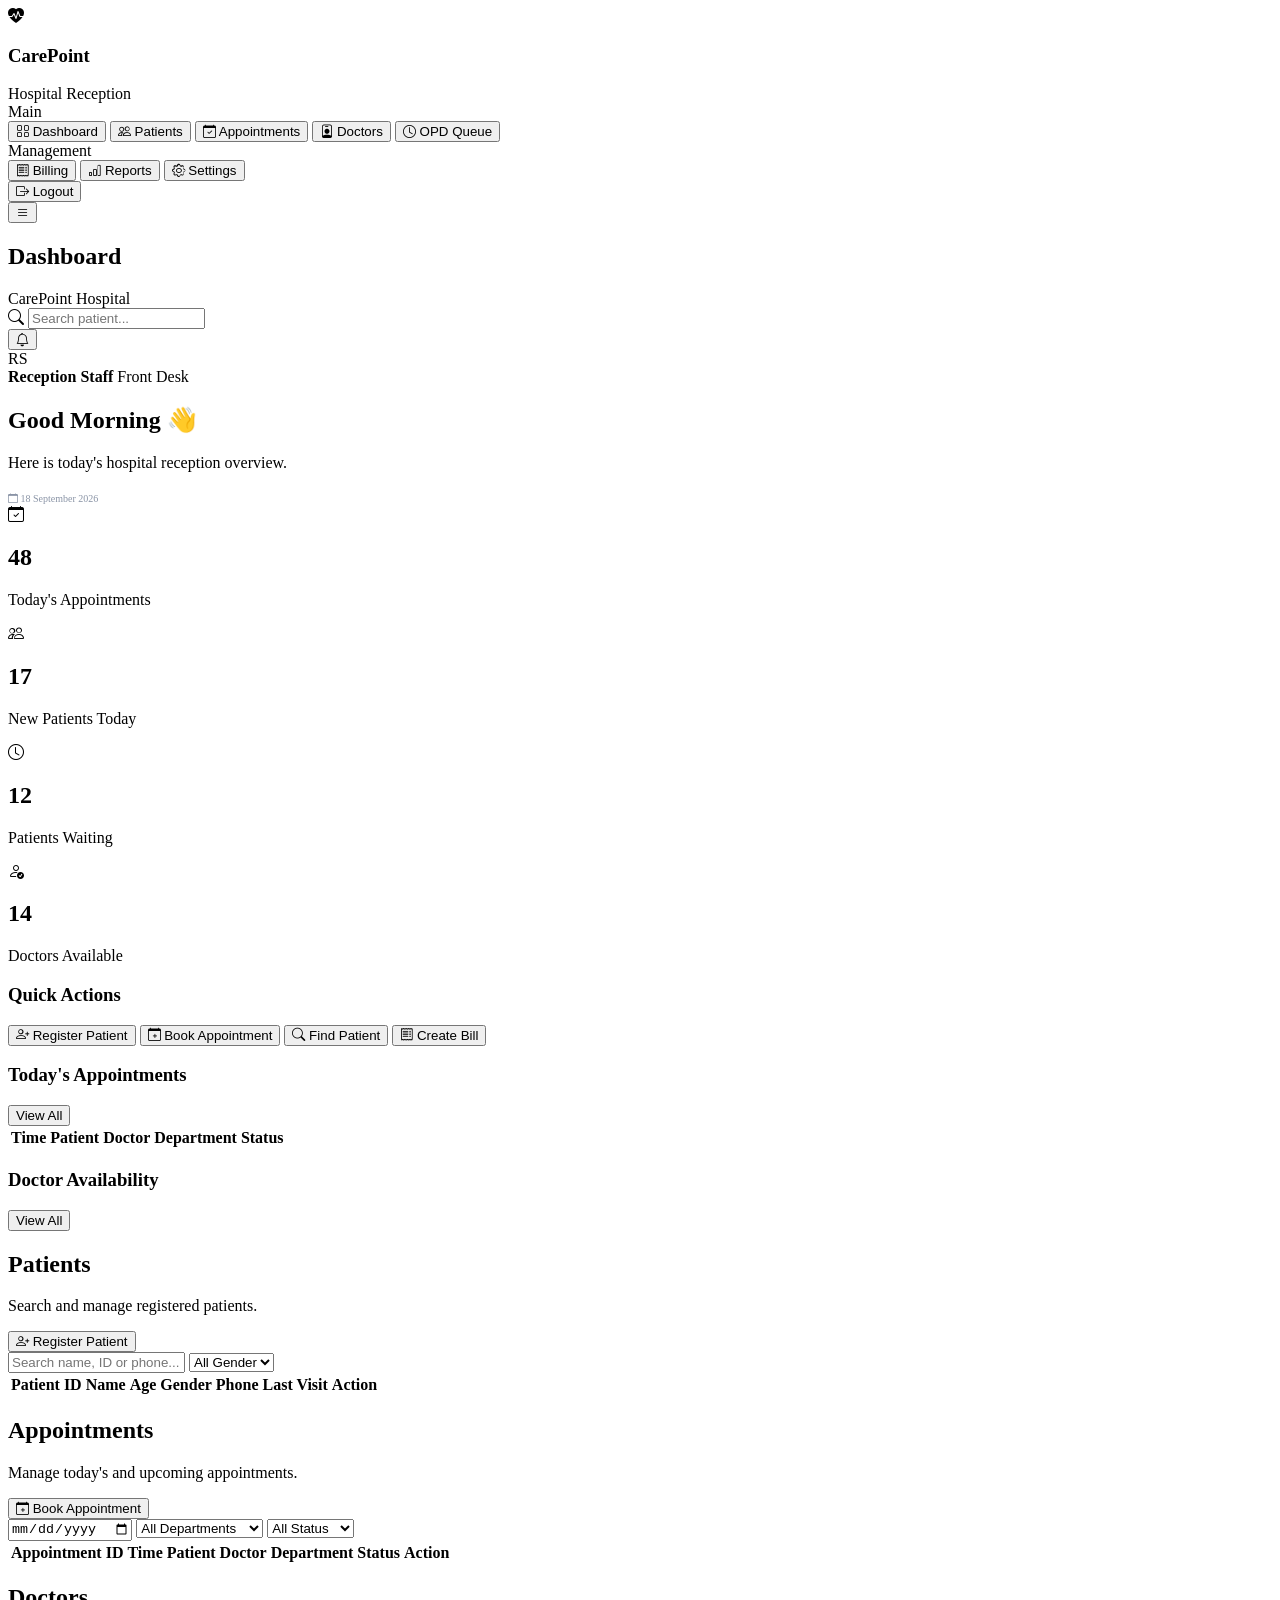
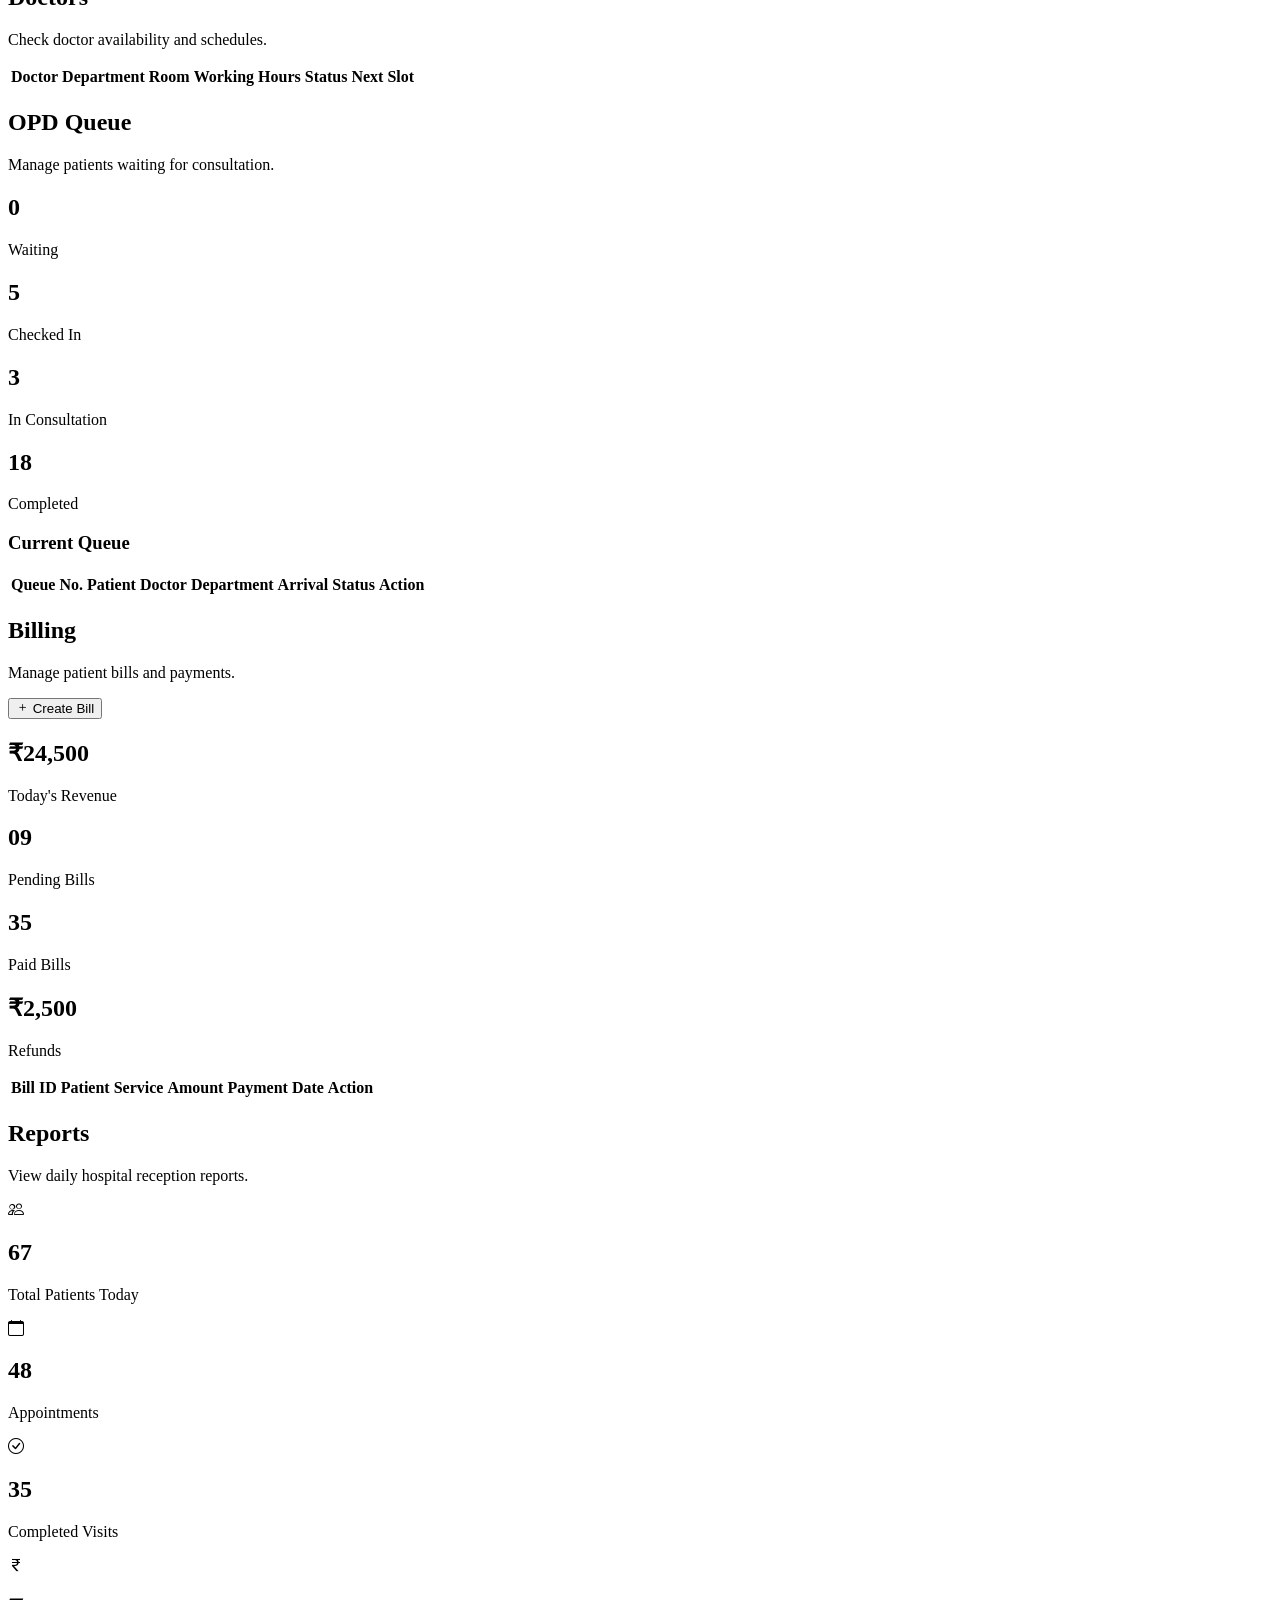
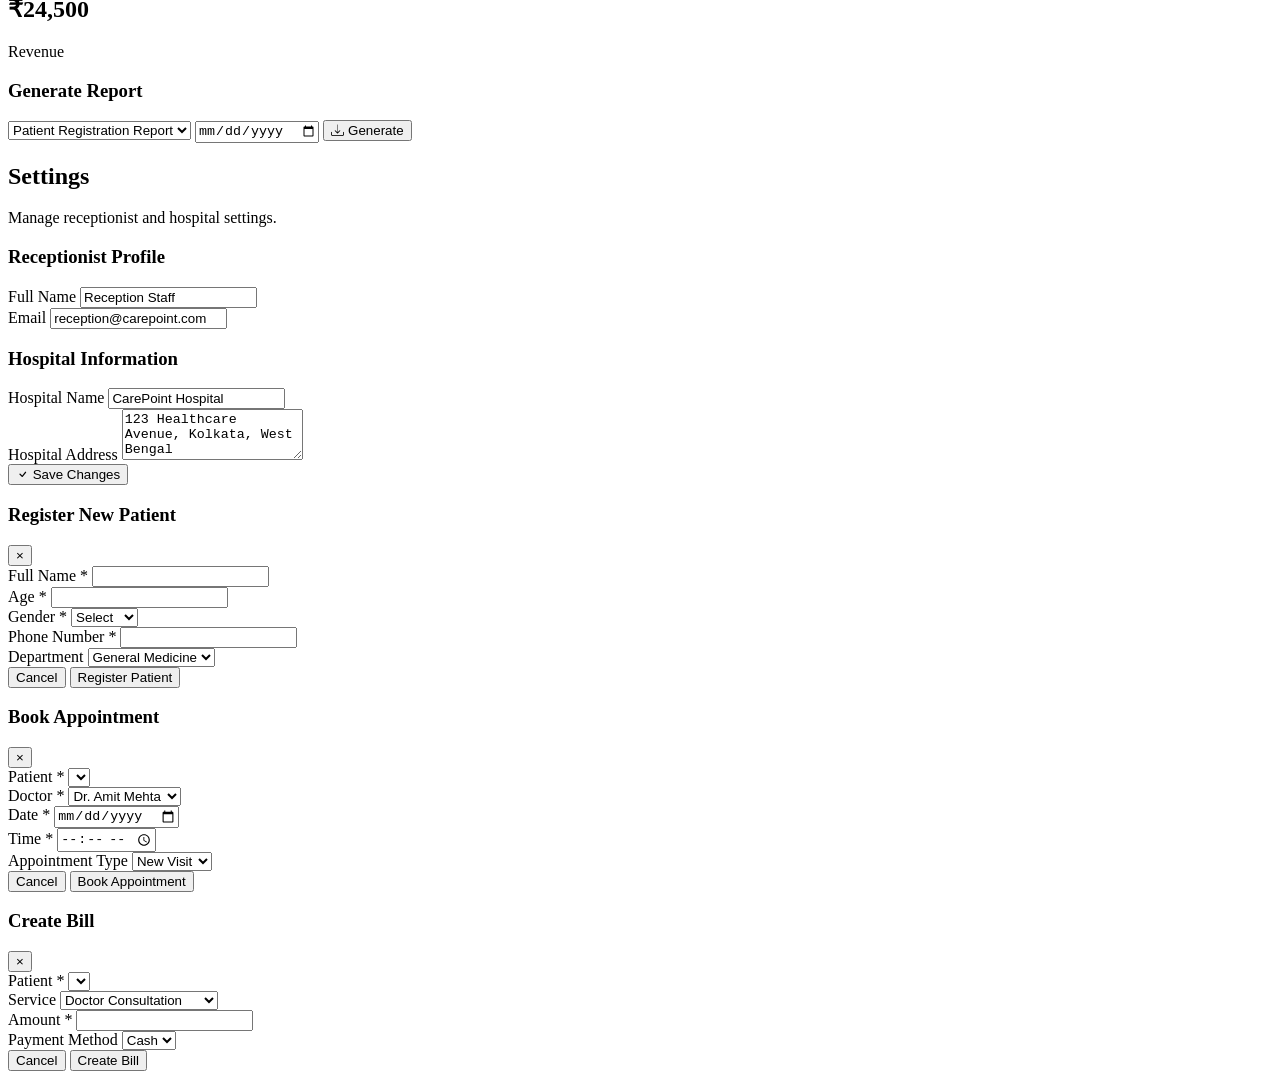
==== src/main/resources/static/admin/index.html @ 8ec3f992 "Added registration logic 	modified:   pom.xml 	modified:   src/main/java/hosman/HosmanApplication.ja" ====
<!doctype html>
<html lang="en">
  <head>
    <meta charset="UTF-8" />
    <meta name="viewport" content="width=device-width, initial-scale=1.0" />

    <title>Hosman - Admin Dashboard</title>

    <link
      href="https://cdn.jsdelivr.net/npm/bootstrap-icons@1.11.3/font/bootstrap-icons.css"
      rel="stylesheet"
    />

    <link rel="stylesheet" href="admin/style.css" />
  </head>

  <body>
    <!-- =====================================================
     SIDEBAR
===================================================== -->

    <aside class="sidebar" id="sidebar">
      <div class="logo">
        <div class="logo-icon">
          <i class="bi bi-heart-pulse-fill"></i>
        </div>

        <div class="logo-text">
          <h3>CarePoint</h3>
          <span>Hospital Reception</span>
        </div>
      </div>

      <div class="menu">
        <div class="menu-title">Main</div>

        <button class="nav-link active" data-page="dashboard">
          <i class="bi bi-grid"></i>
          <span>Dashboard</span>
        </button>

        <button class="nav-link" data-page="patients">
          <i class="bi bi-people"></i>
          <span>Patients</span>
        </button>

        <button class="nav-link" data-page="appointments">
          <i class="bi bi-calendar-check"></i>
          <span>Appointments</span>
        </button>

        <button class="nav-link" data-page="doctors">
          <i class="bi bi-person-badge"></i>
          <span>Doctors</span>
        </button>

        <button class="nav-link" data-page="queue">
          <i class="bi bi-clock"></i>
          <span>OPD Queue</span>
        </button>

        <div class="menu-title">Management</div>

        <button class="nav-link" data-page="billing">
          <i class="bi bi-receipt"></i>
          <span>Billing</span>
        </button>

        <button class="nav-link" data-page="reports">
          <i class="bi bi-bar-chart"></i>
          <span>Reports</span>
        </button>

        <button class="nav-link" data-page="settings">
          <i class="bi bi-gear"></i>
          <span>Settings</span>
        </button>
      </div>

      <div class="logout">
        <button class="nav-link" id="logoutBtn">
          <i class="bi bi-box-arrow-right"></i>

          <span>Logout</span>
        </button>
      </div>
    </aside>

    <!-- =====================================================
     MAIN
===================================================== -->

    <main class="main">
      <!-- HEADER -->

      <header class="header">
        <div class="d-flex align-items-center gap-3">
          <button class="mobile-menu" id="mobileMenu">
            <i class="bi bi-list"></i>
          </button>

          <div class="header-title">
            <h2 id="headerTitle">Dashboard</h2>

            <span> CarePoint Hospital </span>
          </div>
        </div>

        <div class="header-right">
          <div class="search">
            <i class="bi bi-search"></i>

            <input
              type="text"
              id="globalSearch"
              placeholder="Search patient..."
            />
          </div>

          <button class="notification" onclick="showNotifications()">
            <i class="bi bi-bell"></i>

            <span class="notification-count"></span>
          </button>

          <div class="user">
            <div class="avatar">RS</div>

            <div class="user-info">
              <strong> Reception Staff </strong>

              <span> Front Desk </span>
            </div>
          </div>
        </div>
      </header>

      <!-- =====================================================
     CONTENT
===================================================== -->

      <div class="content">
        <!-- =====================================================
     DASHBOARD
===================================================== -->

        <section class="page active" id="dashboard">
          <div class="page-heading">
            <div>
              <h1>Good Morning 👋</h1>

              <p>Here is today's hospital reception overview.</p>
            </div>

            <div>
              <span style="font-size: 10px; color: #8a94a6">
                <i class="bi bi-calendar"></i>
                18 September 2026
              </span>
            </div>
          </div>

          <!-- STATISTICS -->

          <div class="stats">
            <div class="stat-card">
              <div class="stat-top">
                <div class="stat-icon">
                  <i class="bi bi-calendar-check"></i>
                </div>
              </div>

              <h2 id="dashboardAppointments">48</h2>

              <p>Today's Appointments</p>
            </div>

            <div class="stat-card">
              <div class="stat-top">
                <div class="stat-icon">
                  <i class="bi bi-people"></i>
                </div>
              </div>

              <h2 id="dashboardPatients">17</h2>

              <p>New Patients Today</p>
            </div>

            <div class="stat-card">
              <div class="stat-top">
                <div class="stat-icon">
                  <i class="bi bi-clock"></i>
                </div>
              </div>

              <h2 id="dashboardQueue">12</h2>

              <p>Patients Waiting</p>
            </div>

            <div class="stat-card">
              <div class="stat-top">
                <div class="stat-icon">
                  <i class="bi bi-person-check"></i>
                </div>
              </div>

              <h2>14</h2>

              <p>Doctors Available</p>
            </div>
          </div>

          <!-- QUICK ACTIONS -->

          <div class="card">
            <div class="card-header">
              <h3>Quick Actions</h3>
            </div>

            <div class="card-body">
              <div class="quick-actions">
                <button
                  class="quick-btn"
                  onclick="
                    openPage('patients');
                    openModal('patientModal');
                  "
                >
                  <i class="bi bi-person-plus"></i>

                  Register Patient
                </button>

                <button
                  class="quick-btn"
                  onclick="
                    openPage('appointments');
                    openModal('appointmentModal');
                  "
                >
                  <i class="bi bi-calendar-plus"></i>

                  Book Appointment
                </button>

                <button class="quick-btn" onclick="openPage('patients')">
                  <i class="bi bi-search"></i>

                  Find Patient
                </button>

                <button
                  class="quick-btn"
                  onclick="
                    openPage('billing');
                    openModal('billModal');
                  "
                >
                  <i class="bi bi-receipt"></i>

                  Create Bill
                </button>
              </div>
            </div>
          </div>

          <!-- DASHBOARD GRID -->

          <div class="dashboard-grid">
            <!-- APPOINTMENTS -->

            <div class="card">
              <div class="card-header">
                <h3>Today's Appointments</h3>

                <button
                  class="btn btn-secondary btn-small"
                  onclick="openPage('appointments')"
                >
                  View All
                </button>
              </div>

              <div class="table-container">
                <table>
                  <thead>
                    <tr>
                      <th>Time</th>
                      <th>Patient</th>
                      <th>Doctor</th>
                      <th>Department</th>
                      <th>Status</th>
                    </tr>
                  </thead>

                  <tbody id="dashboardAppointmentTable"></tbody>
                </table>
              </div>
            </div>

            <!-- DOCTORS -->

            <div class="card">
              <div class="card-header">
                <h3>Doctor Availability</h3>

                <button
                  class="btn btn-secondary btn-small"
                  onclick="openPage('doctors')"
                >
                  View All
                </button>
              </div>

              <div class="card-body" id="dashboardDoctors"></div>
            </div>
          </div>
        </section>

        <!-- =====================================================
     PATIENTS
===================================================== -->

        <section class="page" id="patients">
          <div class="page-heading">
            <div>
              <h1>Patients</h1>

              <p>Search and manage registered patients.</p>
            </div>

            <button class="btn btn-primary" onclick="openModal('patientModal')">
              <i class="bi bi-person-plus"></i>
              Register Patient
            </button>
          </div>

          <div class="toolbar">
            <input
              class="form-control"
              id="patientSearch"
              placeholder="Search name, ID or phone..."
              oninput="renderPatients()"
            />

            <select
              class="form-select"
              id="genderFilter"
              onchange="renderPatients()"
            >
              <option value="">All Gender</option>

              <option>Male</option>

              <option>Female</option>
            </select>
          </div>

          <div class="card">
            <div class="table-container">
              <table>
                <thead>
                  <tr>
                    <th>Patient ID</th>
                    <th>Name</th>
                    <th>Age</th>
                    <th>Gender</th>
                    <th>Phone</th>
                    <th>Last Visit</th>
                    <th>Action</th>
                  </tr>
                </thead>

                <tbody id="patientsTable"></tbody>
              </table>
            </div>
          </div>
        </section>

        <!-- =====================================================
     APPOINTMENTS
===================================================== -->

        <section class="page" id="appointments">
          <div class="page-heading">
            <div>
              <h1>Appointments</h1>

              <p>Manage today's and upcoming appointments.</p>
            </div>

            <button
              class="btn btn-primary"
              onclick="openModal('appointmentModal')"
            >
              <i class="bi bi-calendar-plus"></i>
              Book Appointment
            </button>
          </div>

          <div class="toolbar">
            <input type="date" class="form-control" id="appointmentDate" />

            <select class="form-select">
              <option>All Departments</option>
              <option>Cardiology</option>
              <option>General Medicine</option>
              <option>Orthopedics</option>
              <option>Dermatology</option>
            </select>

            <select class="form-select">
              <option>All Status</option>
              <option>Confirmed</option>
              <option>Waiting</option>
              <option>Completed</option>
            </select>
          </div>

          <div class="card">
            <div class="table-container">
              <table>
                <thead>
                  <tr>
                    <th>Appointment ID</th>
                    <th>Time</th>
                    <th>Patient</th>
                    <th>Doctor</th>
                    <th>Department</th>
                    <th>Status</th>
                    <th>Action</th>
                  </tr>
                </thead>

                <tbody id="appointmentsTable"></tbody>
              </table>
            </div>
          </div>
        </section>

        <!-- =====================================================
     DOCTORS
===================================================== -->

        <section class="page" id="doctors">
          <div class="page-heading">
            <div>
              <h1>Doctors</h1>

              <p>Check doctor availability and schedules.</p>
            </div>
          </div>

          <div class="card">
            <div class="table-container">
              <table>
                <thead>
                  <tr>
                    <th>Doctor</th>
                    <th>Department</th>
                    <th>Room</th>
                    <th>Working Hours</th>
                    <th>Status</th>
                    <th>Next Slot</th>
                  </tr>
                </thead>

                <tbody id="doctorsTable"></tbody>
              </table>
            </div>
          </div>
        </section>

        <!-- =====================================================
     OPD QUEUE
===================================================== -->

        <section class="page" id="queue">
          <div class="page-heading">
            <div>
              <h1>OPD Queue</h1>

              <p>Manage patients waiting for consultation.</p>
            </div>
          </div>

          <div class="stats">
            <div class="stat-card">
              <h2 id="waitingCount">0</h2>

              <p>Waiting</p>
            </div>

            <div class="stat-card">
              <h2>5</h2>

              <p>Checked In</p>
            </div>

            <div class="stat-card">
              <h2>3</h2>

              <p>In Consultation</p>
            </div>

            <div class="stat-card">
              <h2>18</h2>

              <p>Completed</p>
            </div>
          </div>

          <div class="card">
            <div class="card-header">
              <h3>Current Queue</h3>
            </div>

            <div class="table-container">
              <table>
                <thead>
                  <tr>
                    <th>Queue No.</th>
                    <th>Patient</th>
                    <th>Doctor</th>
                    <th>Department</th>
                    <th>Arrival</th>
                    <th>Status</th>
                    <th>Action</th>
                  </tr>
                </thead>

                <tbody id="queueTable"></tbody>
              </table>
            </div>
          </div>
        </section>

        <!-- =====================================================
     BILLING
===================================================== -->

        <section class="page" id="billing">
          <div class="page-heading">
            <div>
              <h1>Billing</h1>

              <p>Manage patient bills and payments.</p>
            </div>

            <button class="btn btn-primary" onclick="openModal('billModal')">
              <i class="bi bi-plus"></i>
              Create Bill
            </button>
          </div>

          <div class="stats">
            <div class="stat-card">
              <h2>₹24,500</h2>

              <p>Today's Revenue</p>
            </div>

            <div class="stat-card">
              <h2>09</h2>

              <p>Pending Bills</p>
            </div>

            <div class="stat-card">
              <h2>35</h2>

              <p>Paid Bills</p>
            </div>

            <div class="stat-card">
              <h2>₹2,500</h2>

              <p>Refunds</p>
            </div>
          </div>

          <div class="card">
            <div class="table-container">
              <table>
                <thead>
                  <tr>
                    <th>Bill ID</th>
                    <th>Patient</th>
                    <th>Service</th>
                    <th>Amount</th>
                    <th>Payment</th>
                    <th>Date</th>
                    <th>Action</th>
                  </tr>
                </thead>

                <tbody id="billingTable"></tbody>
              </table>
            </div>
          </div>
        </section>

        <!-- =====================================================
     REPORTS
===================================================== -->

        <section class="page" id="reports">
          <div class="page-heading">
            <div>
              <h1>Reports</h1>

              <p>View daily hospital reception reports.</p>
            </div>
          </div>

          <div class="stats">
            <div class="stat-card">
              <div class="stat-icon">
                <i class="bi bi-people"></i>
              </div>

              <h2>67</h2>

              <p>Total Patients Today</p>
            </div>

            <div class="stat-card">
              <div class="stat-icon">
                <i class="bi bi-calendar"></i>
              </div>

              <h2>48</h2>

              <p>Appointments</p>
            </div>

            <div class="stat-card">
              <div class="stat-icon">
                <i class="bi bi-check-circle"></i>
              </div>

              <h2>35</h2>

              <p>Completed Visits</p>
            </div>

            <div class="stat-card">
              <div class="stat-icon">
                <i class="bi bi-currency-rupee"></i>
              </div>

              <h2>₹24,500</h2>

              <p>Revenue</p>
            </div>
          </div>

          <div class="card">
            <div class="card-header">
              <h3>Generate Report</h3>
            </div>

            <div class="card-body">
              <div class="toolbar">
                <select class="form-select">
                  <option>Patient Registration Report</option>

                  <option>Appointment Report</option>

                  <option>Revenue Report</option>

                  <option>Queue Report</option>
                </select>

                <input type="date" class="form-control" />

                <button class="btn btn-primary" onclick="generateReport()">
                  <i class="bi bi-download"></i>
                  Generate
                </button>
              </div>
            </div>
          </div>
        </section>

        <!-- =====================================================
     SETTINGS
===================================================== -->

        <section class="page" id="settings">
          <div class="page-heading">
            <div>
              <h1>Settings</h1>

              <p>Manage receptionist and hospital settings.</p>
            </div>
          </div>

          <div class="form-card">
            <div class="form-section">
              <h3>Receptionist Profile</h3>

              <div class="row">
                <div class="form-group col-md-6">
                  <label> Full Name </label>

                  <input value="Reception Staff" id="settingsName" />
                </div>

                <div class="form-group col-md-6">
                  <label> Email </label>

                  <input value="reception@carepoint.com" type="email" />
                </div>
              </div>
            </div>

            <div class="form-section">
              <h3>Hospital Information</h3>

              <div class="form-group">
                <label> Hospital Name </label>

                <input value="CarePoint Hospital" />
              </div>

              <div class="form-group">
                <label> Hospital Address </label>

                <textarea rows="3">
123 Healthcare Avenue, Kolkata, West Bengal</textarea
                >
              </div>
            </div>

            <button class="btn btn-primary" onclick="saveSettings()">
              <i class="bi bi-check"></i>
              Save Changes
            </button>
          </div>
        </section>
      </div>
    </main>

    <!-- =====================================================
     PATIENT MODAL
===================================================== -->

    <div class="modal" id="patientModal">
      <div class="modal-box">
        <div class="modal-header">
          <h3>Register New Patient</h3>

          <button class="close" onclick="closeModal('patientModal')">
            &times;
          </button>
        </div>

        <form id="patientForm">
          <div class="modal-body">
            <div class="form-group">
              <label> Full Name * </label>

              <input id="patientName" required />
            </div>

            <div class="row">
              <div class="form-group col-md-6">
                <label> Age * </label>

                <input id="patientAge" type="number" required />
              </div>

              <div class="form-group col-md-6">
                <label> Gender * </label>

                <select id="patientGender" required>
                  <option value="">Select</option>

                  <option>Male</option>

                  <option>Female</option>
                </select>
              </div>
            </div>

            <div class="form-group">
              <label> Phone Number * </label>

              <input id="patientPhone" type="tel" required />
            </div>

            <div class="form-group">
              <label> Department </label>

              <select id="patientDepartment">
                <option>General Medicine</option>

                <option>Cardiology</option>

                <option>Orthopedics</option>

                <option>Dermatology</option>
              </select>
            </div>
          </div>

          <div class="modal-footer">
            <button
              type="button"
              class="btn btn-secondary"
              onclick="closeModal('patientModal')"
            >
              Cancel
            </button>

            <button type="submit" class="btn btn-primary">
              Register Patient
            </button>
          </div>
        </form>
      </div>
    </div>

    <!-- =====================================================
     APPOINTMENT MODAL
===================================================== -->

    <div class="modal" id="appointmentModal">
      <div class="modal-box">
        <div class="modal-header">
          <h3>Book Appointment</h3>

          <button class="close" onclick="closeModal('appointmentModal')">
            &times;
          </button>
        </div>

        <form id="appointmentForm">
          <div class="modal-body">
            <div class="form-group">
              <label> Patient * </label>

              <select id="appointmentPatient" required></select>
            </div>

            <div class="form-group">
              <label> Doctor * </label>

              <select id="appointmentDoctor" required>
                <option>Dr. Amit Mehta</option>

                <option>Dr. Priya Roy</option>

                <option>Dr. Rahul Sen</option>

                <option>Dr. Neha Singh</option>
              </select>
            </div>

            <div class="row">
              <div class="form-group col-md-6">
                <label> Date * </label>

                <input type="date" id="newAppointmentDate" required />
              </div>

              <div class="form-group col-md-6">
                <label> Time * </label>

                <input type="time" id="newAppointmentTime" required />
              </div>
            </div>

            <div class="form-group">
              <label> Appointment Type </label>

              <select id="appointmentType">
                <option>New Visit</option>

                <option>Follow-up</option>
              </select>
            </div>
          </div>

          <div class="modal-footer">
            <button
              type="button"
              class="btn btn-secondary"
              onclick="closeModal('appointmentModal')"
            >
              Cancel
            </button>

            <button type="submit" class="btn btn-primary">
              Book Appointment
            </button>
          </div>
        </form>
      </div>
    </div>

    <!-- =====================================================
     BILL MODAL
===================================================== -->

    <div class="modal" id="billModal">
      <div class="modal-box">
        <div class="modal-header">
          <h3>Create Bill</h3>

          <button class="close" onclick="closeModal('billModal')">
            &times;
          </button>
        </div>

        <form id="billForm">
          <div class="modal-body">
            <div class="form-group">
              <label> Patient * </label>

              <select id="billPatient" required></select>
            </div>

            <div class="form-group">
              <label> Service </label>

              <select id="billService">
                <option>Doctor Consultation</option>

                <option>Follow-up Consultation</option>

                <option>Laboratory Test</option>

                <option>Other Service</option>
              </select>
            </div>

            <div class="form-group">
              <label> Amount * </label>

              <input type="number" id="billAmount" required />
            </div>

            <div class="form-group">
              <label> Payment Method </label>

              <select id="paymentMethod">
                <option>Cash</option>

                <option>UPI</option>

                <option>Card</option>
              </select>
            </div>
          </div>

          <div class="modal-footer">
            <button
              type="button"
              class="btn btn-secondary"
              onclick="closeModal('billModal')"
            >
              Cancel
            </button>

            <button type="submit" class="btn btn-primary">Create Bill</button>
          </div>
        </form>
      </div>
    </div>

    <!-- TOAST -->

    <div class="toast" id="toast"></div>

    <!-- =====================================================
     JAVASCRIPT
===================================================== -->

    <script></script>
    <script src="admin/script.js"></script>
  </body>
</html>
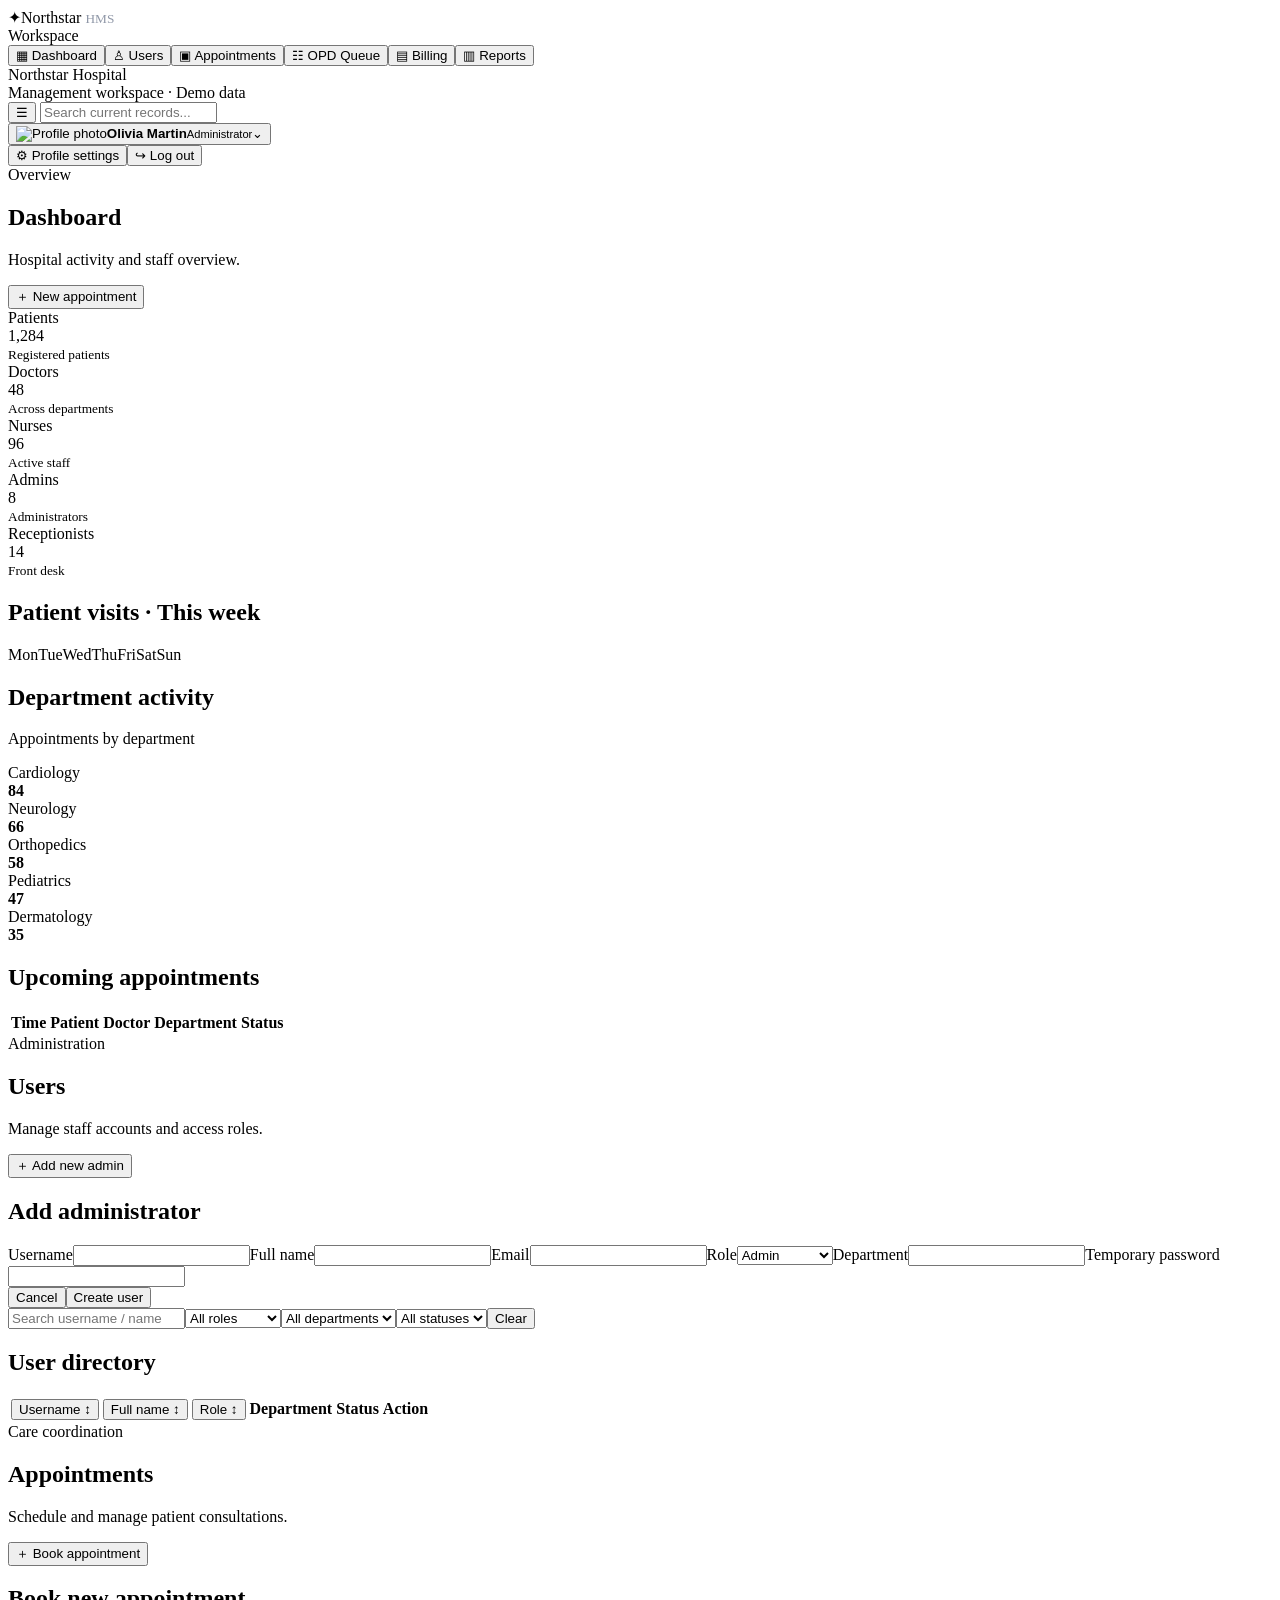
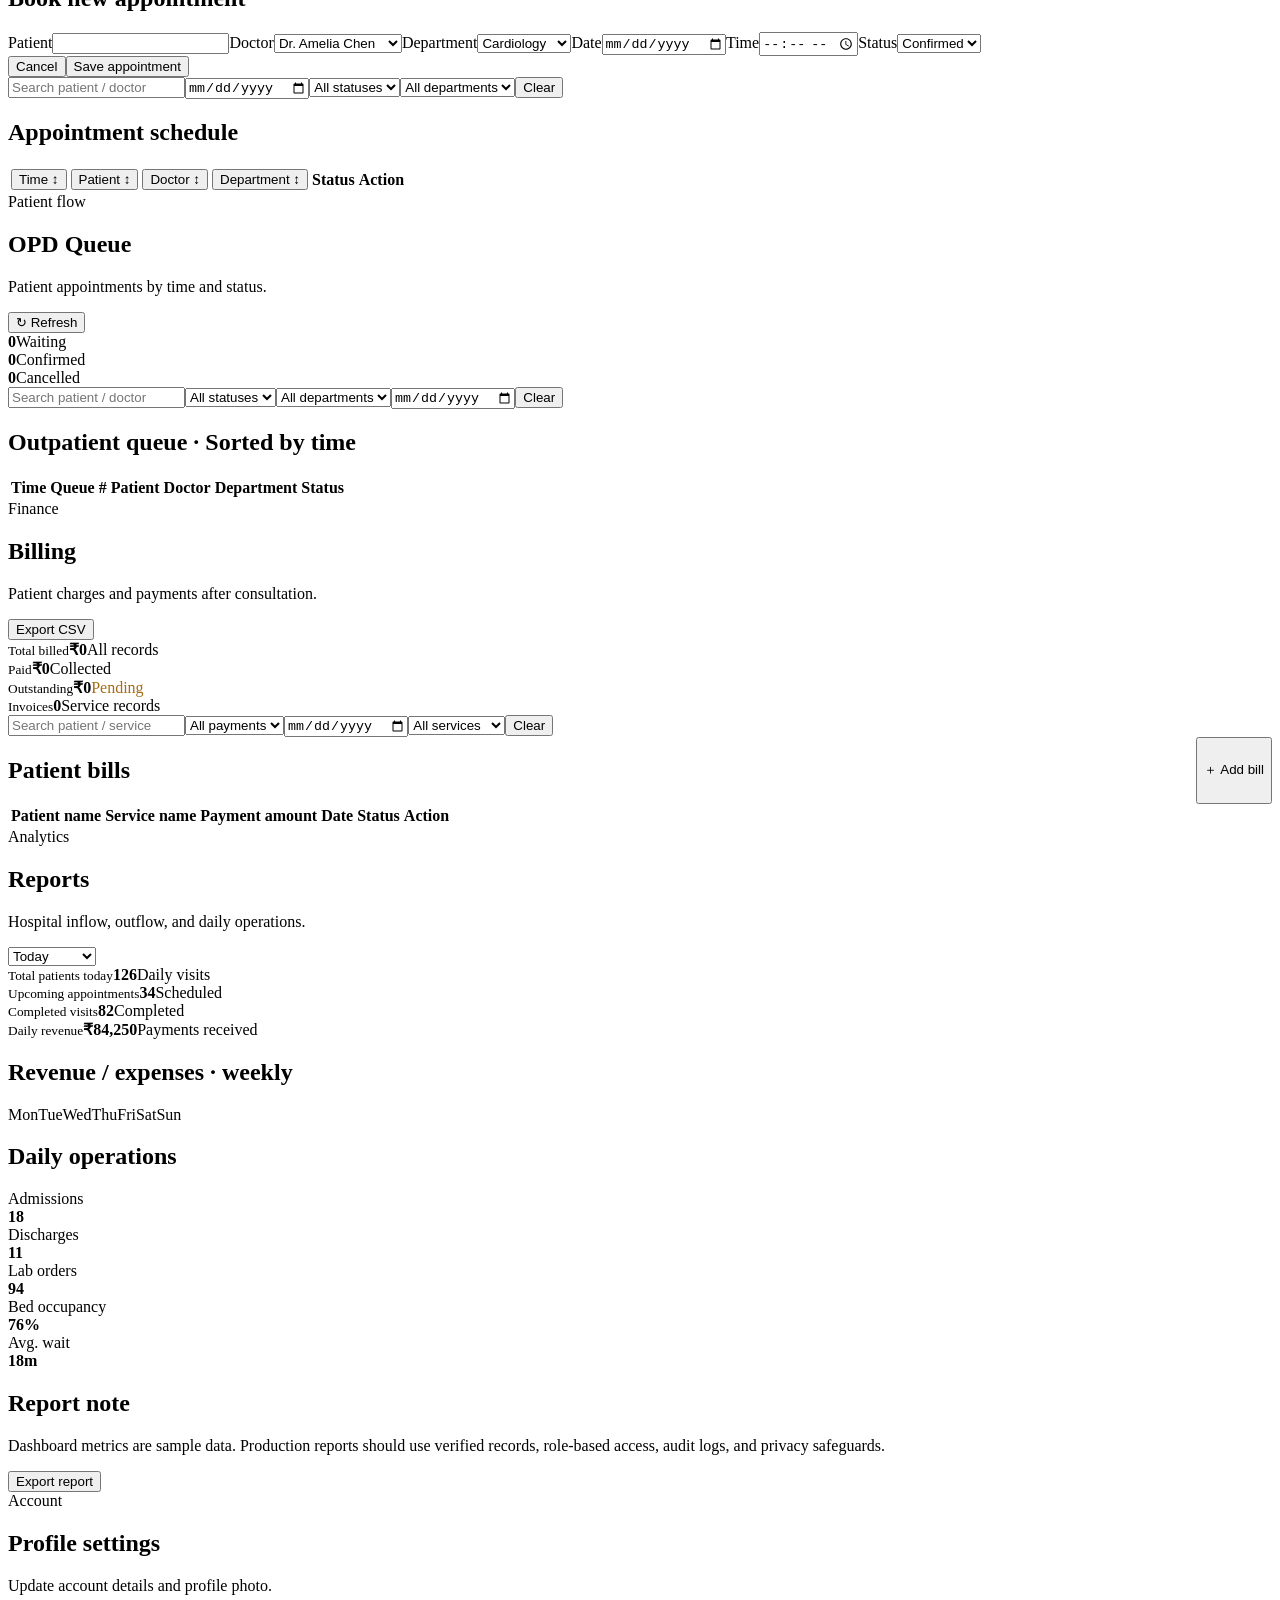
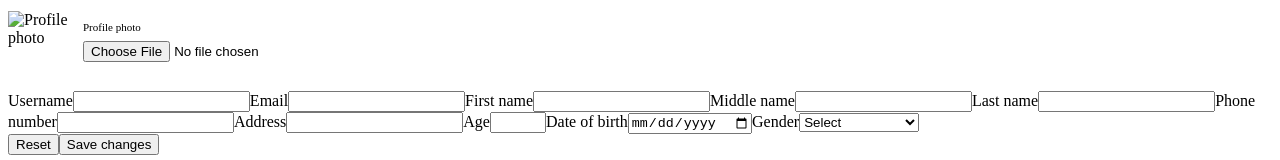
==== commit 4866ef47: "Improved authentication and dashboard" ====
--- a/src/main/resources/static/admin/index.html
+++ b/src/main/resources/static/admin/index.html
@@ -1,289 +1,170 @@
 <!doctype html>
 <html lang="en">
   <head>
-    <meta charset="UTF-8" />
-    <meta name="viewport" content="width=device-width, initial-scale=1.0" />
-
-    <title>Hosman - Admin Dashboard</title>
-
-    <link
-      href="https://cdn.jsdelivr.net/npm/bootstrap-icons@1.11.3/font/bootstrap-icons.css"
-      rel="stylesheet"
-    />
-
-    <link rel="stylesheet" href="admin/style.css" />
+    <meta charset="utf-8" />
+    <meta name="viewport" content="width=device-width,initial-scale=1" />
+    <title>Northstar HMS Dashboard</title>
+    <link rel="stylesheet" type="text/css" href="auth/style.css" />
   </head>
-
   <body>
-    <!-- =====================================================
-     SIDEBAR
-===================================================== -->
-
-    <aside class="sidebar" id="sidebar">
-      <div class="logo">
-        <div class="logo-icon">
-          <i class="bi bi-heart-pulse-fill"></i>
+    <div class="app">
+      <aside class="side" id="sidebar">
+        <div class="brand">
+          <span class="mark">✦</span>Northstar
+          <small style="color: #9098a8">HMS</small>
         </div>
-
-        <div class="logo-text">
-          <h3>CarePoint</h3>
-          <span>Hospital Reception</span>
+        <div>
+          <div class="navlabel">Workspace</div>
+          <nav class="nav">
+            <button class="active" data-page="dashboard">▦ Dashboard</button
+            ><button data-page="users">♙ Users</button
+            ><button data-page="appointments">▣ Appointments</button
+            ><button data-page="queue">☷ OPD Queue</button
+            ><button data-page="billing">▤ Billing</button
+            ><button data-page="reports">▥ Reports</button>
+          </nav>
         </div>
-      </div>
-
-      <div class="menu">
-        <div class="menu-title">Main</div>
-
-        <button class="nav-link active" data-page="dashboard">
-          <i class="bi bi-grid"></i>
-          <span>Dashboard</span>
-        </button>
-
-        <button class="nav-link" data-page="patients">
-          <i class="bi bi-people"></i>
-          <span>Patients</span>
-        </button>
-
-        <button class="nav-link" data-page="appointments">
-          <i class="bi bi-calendar-check"></i>
-          <span>Appointments</span>
-        </button>
-
-        <button class="nav-link" data-page="doctors">
-          <i class="bi bi-person-badge"></i>
-          <span>Doctors</span>
-        </button>
-
-        <button class="nav-link" data-page="queue">
-          <i class="bi bi-clock"></i>
-          <span>OPD Queue</span>
-        </button>
-
-        <div class="menu-title">Management</div>
-
-        <button class="nav-link" data-page="billing">
-          <i class="bi bi-receipt"></i>
-          <span>Billing</span>
-        </button>
-
-        <button class="nav-link" data-page="reports">
-          <i class="bi bi-bar-chart"></i>
-          <span>Reports</span>
-        </button>
-
-        <button class="nav-link" data-page="settings">
-          <i class="bi bi-gear"></i>
-          <span>Settings</span>
-        </button>
-      </div>
-
-      <div class="logout">
-        <button class="nav-link" id="logoutBtn">
-          <i class="bi bi-box-arrow-right"></i>
-
-          <span>Logout</span>
-        </button>
-      </div>
-    </aside>
-
-    <!-- =====================================================
-     MAIN
-===================================================== -->
-
-    <main class="main">
-      <!-- HEADER -->
-
-      <header class="header">
-        <div class="d-flex align-items-center gap-3">
-          <button class="mobile-menu" id="mobileMenu">
-            <i class="bi bi-list"></i>
-          </button>
-
-          <div class="header-title">
-            <h2 id="headerTitle">Dashboard</h2>
-
-            <span> CarePoint Hospital </span>
+        <div class="sidefoot">
+          Northstar Hospital<br />Management workspace · Demo data
+        </div>
+      </aside>
+      <main class="main">
+        <header class="top">
+          <div>
+            <button class="btn mobile" id="mobile">☰</button>
+            <span class="search"
+              ><input id="globalSearch" placeholder="Search current records..."
+            /></span>
           </div>
-        </div>
-
-        <div class="header-right">
-          <div class="search">
-            <i class="bi bi-search"></i>
-
-            <input
-              type="text"
-              id="globalSearch"
-              placeholder="Search patient..."
-            />
+          <div class="menu">
+            <button class="profile" id="profileBtn">
+              <img
+                class="avatar"
+                id="topPhoto"
+                src="https://images.unsplash.com/photo-1534528741775-53994a69daeb?auto=format&fit=crop&w=100&q=80"
+                alt="Profile photo"
+              /><span
+                ><strong id="topName">Olivia Martin</strong
+                ><small>Administrator</small></span
+              >⌄
+            </button>
+            <div class="dropdown" id="dropdown">
+              <button data-page="profile">⚙ Profile settings</button
+              ><button id="logout">↪ Log out</button>
+            </div>
           </div>
-
-          <button class="notification" onclick="showNotifications()">
-            <i class="bi bi-bell"></i>
-
-            <span class="notification-count"></span>
-          </button>
-
-          <div class="user">
-            <div class="avatar">RS</div>
-
-            <div class="user-info">
-              <strong> Reception Staff </strong>
-
-              <span> Front Desk </span>
-            </div>
-          </div>
-        </div>
-      </header>
-
-      <!-- =====================================================
-     CONTENT
-===================================================== -->
-
-      <div class="content">
-        <!-- =====================================================
-     DASHBOARD
-===================================================== -->
-
-        <section class="page active" id="dashboard">
-          <div class="page-heading">
-            <div>
-              <h1>Good Morning 👋</h1>
-
-              <p>Here is today's hospital reception overview.</p>
-            </div>
-
-            <div>
-              <span style="font-size: 10px; color: #8a94a6">
-                <i class="bi bi-calendar"></i>
-                18 September 2026
-              </span>
-            </div>
-          </div>
-
-          <!-- STATISTICS -->
-
-          <div class="stats">
-            <div class="stat-card">
-              <div class="stat-top">
-                <div class="stat-icon">
-                  <i class="bi bi-calendar-check"></i>
-                </div>
-              </div>
-
-              <h2 id="dashboardAppointments">48</h2>
-
-              <p>Today's Appointments</p>
-            </div>
-
-            <div class="stat-card">
-              <div class="stat-top">
-                <div class="stat-icon">
-                  <i class="bi bi-people"></i>
-                </div>
-              </div>
-
-              <h2 id="dashboardPatients">17</h2>
-
-              <p>New Patients Today</p>
-            </div>
-
-            <div class="stat-card">
-              <div class="stat-top">
-                <div class="stat-icon">
-                  <i class="bi bi-clock"></i>
-                </div>
-              </div>
-
-              <h2 id="dashboardQueue">12</h2>
-
-              <p>Patients Waiting</p>
-            </div>
-
-            <div class="stat-card">
-              <div class="stat-top">
-                <div class="stat-icon">
-                  <i class="bi bi-person-check"></i>
-                </div>
-              </div>
-
-              <h2>14</h2>
-
-              <p>Doctors Available</p>
-            </div>
-          </div>
-
-          <!-- QUICK ACTIONS -->
-
-          <div class="card">
-            <div class="card-header">
-              <h3>Quick Actions</h3>
-            </div>
-
-            <div class="card-body">
-              <div class="quick-actions">
-                <button
-                  class="quick-btn"
-                  onclick="
-                    openPage('patients');
-                    openModal('patientModal');
-                  "
-                >
-                  <i class="bi bi-person-plus"></i>
-
-                  Register Patient
-                </button>
-
-                <button
-                  class="quick-btn"
-                  onclick="
-                    openPage('appointments');
-                    openModal('appointmentModal');
-                  "
-                >
-                  <i class="bi bi-calendar-plus"></i>
-
-                  Book Appointment
-                </button>
-
-                <button class="quick-btn" onclick="openPage('patients')">
-                  <i class="bi bi-search"></i>
-
-                  Find Patient
-                </button>
-
-                <button
-                  class="quick-btn"
-                  onclick="
-                    openPage('billing');
-                    openModal('billModal');
-                  "
-                >
-                  <i class="bi bi-receipt"></i>
-
-                  Create Bill
-                </button>
-              </div>
-            </div>
-          </div>
-
-          <!-- DASHBOARD GRID -->
-
-          <div class="dashboard-grid">
-            <!-- APPOINTMENTS -->
-
-            <div class="card">
-              <div class="card-header">
-                <h3>Today's Appointments</h3>
-
-                <button
-                  class="btn btn-secondary btn-small"
-                  onclick="openPage('appointments')"
-                >
-                  View All
-                </button>
-              </div>
-
-              <div class="table-container">
+        </header>
+        <div class="content">
+          <section class="view active" id="dashboard">
+            <div class="head">
+              <div>
+                <div class="eyebrow">Overview</div>
+                <h1>Dashboard</h1>
+                <p>Hospital activity and staff overview.</p>
+              </div>
+              <button class="btn primary" data-page="appointments">
+                ＋ New appointment
+              </button>
+            </div>
+            <div class="stats">
+              <div class="stat">
+                <div class="statlabel">Patients</div>
+                <div class="statnum" id="countPatient">1,284</div>
+                <small>Registered patients</small>
+              </div>
+              <div class="stat">
+                <div class="statlabel">Doctors</div>
+                <div class="statnum" id="countDoctor">48</div>
+                <small>Across departments</small>
+              </div>
+              <div class="stat">
+                <div class="statlabel">Nurses</div>
+                <div class="statnum" id="countNurse">96</div>
+                <small>Active staff</small>
+              </div>
+              <div class="stat">
+                <div class="statlabel">Admins</div>
+                <div class="statnum" id="countAdmin">8</div>
+                <small>Administrators</small>
+              </div>
+              <div class="stat">
+                <div class="statlabel">Receptionists</div>
+                <div class="statnum" id="countReceptionist">14</div>
+                <small>Front desk</small>
+              </div>
+            </div>
+            <div class="two">
+              <div class="panel">
+                <h2>Patient visits · This week</h2>
+                <div class="bars">
+                  <div class="barpair">
+                    <i class="bar" style="height: 48%"></i
+                    ><i class="bar" style="height: 64%"></i>
+                  </div>
+                  <div class="barpair">
+                    <i class="bar" style="height: 55%"></i
+                    ><i class="bar" style="height: 74%"></i>
+                  </div>
+                  <div class="barpair">
+                    <i class="bar" style="height: 42%"></i
+                    ><i class="bar" style="height: 58%"></i>
+                  </div>
+                  <div class="barpair">
+                    <i class="bar" style="height: 68%"></i
+                    ><i class="bar" style="height: 82%"></i>
+                  </div>
+                  <div class="barpair">
+                    <i class="bar" style="height: 52%"></i
+                    ><i class="bar" style="height: 70%"></i>
+                  </div>
+                  <div class="barpair">
+                    <i class="bar" style="height: 78%"></i
+                    ><i class="bar" style="height: 91%"></i>
+                  </div>
+                  <div class="barpair">
+                    <i class="bar" style="height: 60%"></i
+                    ><i class="bar" style="height: 73%"></i>
+                  </div>
+                </div>
+                <div class="labels">
+                  <span>Mon</span><span>Tue</span><span>Wed</span
+                  ><span>Thu</span><span>Fri</span><span>Sat</span
+                  ><span>Sun</span>
+                </div>
+              </div>
+              <div class="panel">
+                <h2>Department activity</h2>
+                <p>Appointments by department</p>
+                <div class="dept">
+                  <span>Cardiology</span>
+                  <div class="track"><i style="width: 84%"></i></div>
+                  <b>84</b>
+                </div>
+                <div class="dept">
+                  <span>Neurology</span>
+                  <div class="track"><i style="width: 66%"></i></div>
+                  <b>66</b>
+                </div>
+                <div class="dept">
+                  <span>Orthopedics</span>
+                  <div class="track"><i style="width: 58%"></i></div>
+                  <b>58</b>
+                </div>
+                <div class="dept">
+                  <span>Pediatrics</span>
+                  <div class="track"><i style="width: 47%"></i></div>
+                  <b>47</b>
+                </div>
+                <div class="dept">
+                  <span>Dermatology</span>
+                  <div class="track"><i style="width: 35%"></i></div>
+                  <b>35</b>
+                </div>
+              </div>
+            </div>
+            <div class="panel">
+              <h2>Upcoming appointments</h2>
+              <div class="tablewrap">
                 <table>
                   <thead>
                     <tr>
@@ -294,693 +175,499 @@
                       <th>Status</th>
                     </tr>
                   </thead>
-
-                  <tbody id="dashboardAppointmentTable"></tbody>
+                  <tbody id="dashTable"></tbody>
                 </table>
               </div>
             </div>
-
-            <!-- DOCTORS -->
-
-            <div class="card">
-              <div class="card-header">
-                <h3>Doctor Availability</h3>
-
-                <button
-                  class="btn btn-secondary btn-small"
-                  onclick="openPage('doctors')"
+          </section>
+          <section class="view" id="users">
+            <div class="head">
+              <div>
+                <div class="eyebrow">Administration</div>
+                <h1>Users</h1>
+                <p>Manage staff accounts and access roles.</p>
+              </div>
+              <button class="btn primary" id="userToggle">
+                ＋ Add new admin
+              </button>
+            </div>
+            <div class="formpanel" id="userPanel">
+              <h2>Add administrator</h2>
+              <form id="userForm">
+                <div class="fields">
+                  <label>Username<input name="username" required /></label
+                  ><label>Full name<input name="name" required /></label
+                  ><label
+                    >Email<input name="email" type="email" required /></label
+                  ><label
+                    >Role<select name="role">
+                      <option>Admin</option>
+                      <option>Doctor</option>
+                      <option>Nurse</option>
+                      <option>Receptionist</option>
+                      <option>Patient</option>
+                    </select></label
+                  ><label>Department<input name="department" /></label
+                  ><label
+                    >Temporary password<input
+                      name="password"
+                      type="password"
+                      minlength="8"
+                      required
+                  /></label>
+                </div>
+                <div class="formactions">
+                  <button type="button" class="btn" data-close="userPanel">
+                    Cancel</button
+                  ><button class="btn primary">Create user</button>
+                </div>
+              </form>
+            </div>
+            <div class="filters">
+              <input id="uSearch" placeholder="Search username / name" /><select
+                id="uRole"
+              >
+                <option value="">All roles</option>
+                <option>Admin</option>
+                <option>Doctor</option>
+                <option>Nurse</option>
+                <option>Receptionist</option>
+                <option>Patient</option></select
+              ><select id="uDept">
+                <option value="">All departments</option>
+                <option>Cardiology</option>
+                <option>Neurology</option>
+                <option>Orthopedics</option>
+                <option>Pediatrics</option>
+                <option>General</option></select
+              ><select id="uStatus">
+                <option value="">All statuses</option>
+                <option>Active</option>
+                <option>Inactive</option></select
+              ><button class="btn" id="uClear">Clear</button>
+            </div>
+            <div class="panel">
+              <h2 id="uCount">User directory</h2>
+              <div class="tablewrap">
+                <table>
+                  <thead>
+                    <tr>
+                      <th><button data-usort="username">Username ↕</button></th>
+                      <th><button data-usort="name">Full name ↕</button></th>
+                      <th><button data-usort="role">Role ↕</button></th>
+                      <th>Department</th>
+                      <th>Status</th>
+                      <th>Action</th>
+                    </tr>
+                  </thead>
+                  <tbody id="userTable"></tbody>
+                </table>
+              </div>
+            </div>
+          </section>
+          <section class="view" id="appointments">
+            <div class="head">
+              <div>
+                <div class="eyebrow">Care coordination</div>
+                <h1>Appointments</h1>
+                <p>Schedule and manage patient consultations.</p>
+              </div>
+              <button class="btn primary" id="apptToggle">
+                ＋ Book appointment
+              </button>
+            </div>
+            <div class="formpanel" id="apptPanel">
+              <h2>Book new appointment</h2>
+              <form id="apptForm">
+                <div class="fields">
+                  <label>Patient<input name="patient" required /></label
+                  ><label
+                    >Doctor<select name="doctor" required>
+                      <option>Dr. Amelia Chen</option>
+                      <option>Dr. Noah Williams</option>
+                      <option>Dr. Priya Sharma</option>
+                      <option>Dr. Ethan Patel</option>
+                    </select></label
+                  ><label
+                    >Department<select name="department">
+                      <option>Cardiology</option>
+                      <option>Neurology</option>
+                      <option>Orthopedics</option>
+                      <option>Pediatrics</option>
+                      <option>General</option>
+                    </select></label
+                  ><label>Date<input name="date" type="date" required /></label
+                  ><label>Time<input name="time" type="time" required /></label
+                  ><label
+                    >Status<select name="status">
+                      <option>Confirmed</option>
+                      <option>Waiting</option>
+                      <option>Cancelled</option>
+                    </select></label
+                  >
+                </div>
+                <div class="formactions">
+                  <button type="button" class="btn" data-close="apptPanel">
+                    Cancel</button
+                  ><button class="btn primary">Save appointment</button>
+                </div>
+              </form>
+            </div>
+            <div class="filters">
+              <input id="aSearch" placeholder="Search patient / doctor" /><input
+                id="aDate"
+                type="date"
+              /><select id="aStatus">
+                <option value="">All statuses</option>
+                <option>Waiting</option>
+                <option>Confirmed</option>
+                <option>Completed</option>
+                <option>Cancelled</option></select
+              ><select id="aDept">
+                <option value="">All departments</option>
+                <option>Cardiology</option>
+                <option>Neurology</option>
+                <option>Orthopedics</option>
+                <option>Pediatrics</option>
+                <option>General</option></select
+              ><button class="btn" id="aClear">Clear</button>
+            </div>
+            <div class="panel">
+              <h2 id="aCount">Appointment schedule</h2>
+              <div class="tablewrap">
+                <table>
+                  <thead>
+                    <tr>
+                      <th><button data-asort="time">Time ↕</button></th>
+                      <th><button data-asort="patient">Patient ↕</button></th>
+                      <th><button data-asort="doctor">Doctor ↕</button></th>
+                      <th>
+                        <button data-asort="department">Department ↕</button>
+                      </th>
+                      <th>Status</th>
+                      <th>Action</th>
+                    </tr>
+                  </thead>
+                  <tbody id="apptTable"></tbody>
+                </table>
+              </div>
+            </div>
+          </section>
+          <section class="view" id="queue">
+            <div class="head">
+              <div>
+                <div class="eyebrow">Patient flow</div>
+                <h1>OPD Queue</h1>
+                <p>Patient appointments by time and status.</p>
+              </div>
+              <button class="btn" id="refreshQueue">↻ Refresh</button>
+            </div>
+            <div class="chips">
+              <div class="chip"><b id="qWaiting">0</b>Waiting</div>
+              <div class="chip"><b id="qConfirmed">0</b>Confirmed</div>
+              <div class="chip"><b id="qCancelled">0</b>Cancelled</div>
+            </div>
+            <div class="filters">
+              <input
+                id="qSearch"
+                placeholder="Search patient / doctor"
+              /><select id="qStatus">
+                <option value="">All statuses</option>
+                <option>Waiting</option>
+                <option>Confirmed</option>
+                <option>Cancelled</option></select
+              ><select id="qDept">
+                <option value="">All departments</option>
+                <option>Cardiology</option>
+                <option>Neurology</option>
+                <option>Orthopedics</option>
+                <option>Pediatrics</option>
+                <option>General</option></select
+              ><input id="qDate" type="date" /><button class="btn" id="qClear">
+                Clear
+              </button>
+            </div>
+            <div class="panel">
+              <h2>Outpatient queue · Sorted by time</h2>
+              <div class="tablewrap">
+                <table>
+                  <thead>
+                    <tr>
+                      <th>Time</th>
+                      <th>Queue #</th>
+                      <th>Patient</th>
+                      <th>Doctor</th>
+                      <th>Department</th>
+                      <th>Status</th>
+                    </tr>
+                  </thead>
+                  <tbody id="queueTable"></tbody>
+                </table>
+              </div>
+            </div>
+          </section>
+          <section class="view" id="billing">
+            <div class="head">
+              <div>
+                <div class="eyebrow">Finance</div>
+                <h1>Billing</h1>
+                <p>Patient charges and payments after consultation.</p>
+              </div>
+              <button class="btn" id="billExport">Export CSV</button>
+            </div>
+            <div class="cards">
+              <div class="card">
+                <small>Total billed</small><strong id="billTotal">₹0</strong
+                ><span>All records</span>
+              </div>
+              <div class="card">
+                <small>Paid</small><strong id="billPaid">₹0</strong
+                ><span>Collected</span>
+              </div>
+              <div class="card">
+                <small>Outstanding</small><strong id="billDue">₹0</strong
+                ><span style="color: #a66b15">Pending</span>
+              </div>
+              <div class="card">
+                <small>Invoices</small><strong id="billCount">0</strong
+                ><span>Service records</span>
+              </div>
+            </div>
+            <div class="filters">
+              <input
+                id="bSearch"
+                placeholder="Search patient / service"
+              /><select id="bStatus">
+                <option value="">All payments</option>
+                <option>Paid</option>
+                <option>Pending</option></select
+              ><input id="bDate" type="date" /><select id="bService">
+                <option value="">All services</option>
+                <option>Consultation</option>
+                <option>Therapy</option>
+                <option>Lab test</option>
+                <option>Imaging</option></select
+              ><button class="btn" id="bClear">Clear</button>
+            </div>
+            <div class="panel">
+              <div
+                style="display: flex; justify-content: space-between; gap: 12px"
+              >
+                <h2 id="bCount">Patient bills</h2>
+                <button class="btn primary" id="addBill">＋ Add bill</button>
+              </div>
+              <div class="tablewrap">
+                <table>
+                  <thead>
+                    <tr>
+                      <th>Patient name</th>
+                      <th>Service name</th>
+                      <th>Payment amount</th>
+                      <th>Date</th>
+                      <th>Status</th>
+                      <th>Action</th>
+                    </tr>
+                  </thead>
+                  <tbody id="billTable"></tbody>
+                </table>
+              </div>
+            </div>
+          </section>
+          <section class="view" id="reports">
+            <div class="head">
+              <div>
+                <div class="eyebrow">Analytics</div>
+                <h1>Reports</h1>
+                <p>Hospital inflow, outflow, and daily operations.</p>
+              </div>
+              <select class="btn" id="period">
+                <option>Today</option>
+                <option>This week</option>
+                <option>This month</option>
+              </select>
+            </div>
+            <div class="cards">
+              <div class="card">
+                <small>Total patients today</small
+                ><strong id="rPatients">126</strong><span>Daily visits</span>
+              </div>
+              <div class="card">
+                <small>Upcoming appointments</small
+                ><strong id="rUpcoming">34</strong><span>Scheduled</span>
+              </div>
+              <div class="card">
+                <small>Completed visits</small
+                ><strong id="rCompleted">82</strong><span>Completed</span>
+              </div>
+              <div class="card">
+                <small>Daily revenue</small
+                ><strong id="rRevenue">₹84,250</strong
+                ><span>Payments received</span>
+              </div>
+            </div>
+            <div class="two">
+              <div class="panel">
+                <h2>Revenue / expenses · weekly</h2>
+                <div class="bars">
+                  <div class="barpair">
+                    <i class="bar" style="height: 38%"></i
+                    ><i class="bar" style="height: 63%"></i>
+                  </div>
+                  <div class="barpair">
+                    <i class="bar" style="height: 44%"></i
+                    ><i class="bar" style="height: 70%"></i>
+                  </div>
+                  <div class="barpair">
+                    <i class="bar" style="height: 36%"></i
+                    ><i class="bar" style="height: 59%"></i>
+                  </div>
+                  <div class="barpair">
+                    <i class="bar" style="height: 53%"></i
+                    ><i class="bar" style="height: 78%"></i>
+                  </div>
+                  <div class="barpair">
+                    <i class="bar" style="height: 47%"></i
+                    ><i class="bar" style="height: 86%"></i>
+                  </div>
+                  <div class="barpair">
+                    <i class="bar" style="height: 62%"></i
+                    ><i class="bar" style="height: 94%"></i>
+                  </div>
+                  <div class="barpair">
+                    <i class="bar" style="height: 51%"></i
+                    ><i class="bar" style="height: 75%"></i>
+                  </div>
+                </div>
+                <div class="labels">
+                  <span>Mon</span><span>Tue</span><span>Wed</span
+                  ><span>Thu</span><span>Fri</span><span>Sat</span
+                  ><span>Sun</span>
+                </div>
+              </div>
+              <div class="panel">
+                <h2>Daily operations</h2>
+                <div class="dept">
+                  <span>Admissions</span>
+                  <div class="track"><i style="width: 72%"></i></div>
+                  <b>18</b>
+                </div>
+                <div class="dept">
+                  <span>Discharges</span>
+                  <div class="track"><i style="width: 45%"></i></div>
+                  <b>11</b>
+                </div>
+                <div class="dept">
+                  <span>Lab orders</span>
+                  <div class="track"><i style="width: 85%"></i></div>
+                  <b>94</b>
+                </div>
+                <div class="dept">
+                  <span>Bed occupancy</span>
+                  <div class="track"><i style="width: 76%"></i></div>
+                  <b>76%</b>
+                </div>
+                <div class="dept">
+                  <span>Avg. wait</span>
+                  <div class="track"><i style="width: 33%"></i></div>
+                  <b>18m</b>
+                </div>
+              </div>
+            </div>
+            <div class="panel">
+              <h2>Report note</h2>
+              <p>
+                Dashboard metrics are sample data. Production reports should use
+                verified records, role-based access, audit logs, and privacy
+                safeguards.
+              </p>
+              <button class="btn" id="reportExport">Export report</button>
+            </div>
+          </section>
+          <section class="view" id="profile">
+            <div class="head">
+              <div>
+                <div class="eyebrow">Account</div>
+                <h1>Profile settings</h1>
+                <p>Update account details and profile photo.</p>
+              </div>
+            </div>
+            <div class="panel profileform">
+              <div class="notice" id="profileNotice"></div>
+              <form id="profileForm">
+                <div
+                  style="
+                    display: flex;
+                    align-items: center;
+                    gap: 13px;
+                    margin-bottom: 18px;
+                  "
                 >
-                  View All
-                </button>
-              </div>
-
-              <div class="card-body" id="dashboardDoctors"></div>
-            </div>
-          </div>
-        </section>
-
-        <!-- =====================================================
-     PATIENTS
-===================================================== -->
-
-        <section class="page" id="patients">
-          <div class="page-heading">
-            <div>
-              <h1>Patients</h1>
-
-              <p>Search and manage registered patients.</p>
-            </div>
-
-            <button class="btn btn-primary" onclick="openModal('patientModal')">
-              <i class="bi bi-person-plus"></i>
-              Register Patient
-            </button>
-          </div>
-
-          <div class="toolbar">
-            <input
-              class="form-control"
-              id="patientSearch"
-              placeholder="Search name, ID or phone..."
-              oninput="renderPatients()"
-            />
-
-            <select
-              class="form-select"
-              id="genderFilter"
-              onchange="renderPatients()"
-            >
-              <option value="">All Gender</option>
-
-              <option>Male</option>
-
-              <option>Female</option>
-            </select>
-          </div>
-
-          <div class="card">
-            <div class="table-container">
-              <table>
-                <thead>
-                  <tr>
-                    <th>Patient ID</th>
-                    <th>Name</th>
-                    <th>Age</th>
-                    <th>Gender</th>
-                    <th>Phone</th>
-                    <th>Last Visit</th>
-                    <th>Action</th>
-                  </tr>
-                </thead>
-
-                <tbody id="patientsTable"></tbody>
-              </table>
-            </div>
-          </div>
-        </section>
-
-        <!-- =====================================================
-     APPOINTMENTS
-===================================================== -->
-
-        <section class="page" id="appointments">
-          <div class="page-heading">
-            <div>
-              <h1>Appointments</h1>
-
-              <p>Manage today's and upcoming appointments.</p>
-            </div>
-
-            <button
-              class="btn btn-primary"
-              onclick="openModal('appointmentModal')"
-            >
-              <i class="bi bi-calendar-plus"></i>
-              Book Appointment
-            </button>
-          </div>
-
-          <div class="toolbar">
-            <input type="date" class="form-control" id="appointmentDate" />
-
-            <select class="form-select">
-              <option>All Departments</option>
-              <option>Cardiology</option>
-              <option>General Medicine</option>
-              <option>Orthopedics</option>
-              <option>Dermatology</option>
-            </select>
-
-            <select class="form-select">
-              <option>All Status</option>
-              <option>Confirmed</option>
-              <option>Waiting</option>
-              <option>Completed</option>
-            </select>
-          </div>
-
-          <div class="card">
-            <div class="table-container">
-              <table>
-                <thead>
-                  <tr>
-                    <th>Appointment ID</th>
-                    <th>Time</th>
-                    <th>Patient</th>
-                    <th>Doctor</th>
-                    <th>Department</th>
-                    <th>Status</th>
-                    <th>Action</th>
-                  </tr>
-                </thead>
-
-                <tbody id="appointmentsTable"></tbody>
-              </table>
-            </div>
-          </div>
-        </section>
-
-        <!-- =====================================================
-     DOCTORS
-===================================================== -->
-
-        <section class="page" id="doctors">
-          <div class="page-heading">
-            <div>
-              <h1>Doctors</h1>
-
-              <p>Check doctor availability and schedules.</p>
-            </div>
-          </div>
-
-          <div class="card">
-            <div class="table-container">
-              <table>
-                <thead>
-                  <tr>
-                    <th>Doctor</th>
-                    <th>Department</th>
-                    <th>Room</th>
-                    <th>Working Hours</th>
-                    <th>Status</th>
-                    <th>Next Slot</th>
-                  </tr>
-                </thead>
-
-                <tbody id="doctorsTable"></tbody>
-              </table>
-            </div>
-          </div>
-        </section>
-
-        <!-- =====================================================
-     OPD QUEUE
-===================================================== -->
-
-        <section class="page" id="queue">
-          <div class="page-heading">
-            <div>
-              <h1>OPD Queue</h1>
-
-              <p>Manage patients waiting for consultation.</p>
-            </div>
-          </div>
-
-          <div class="stats">
-            <div class="stat-card">
-              <h2 id="waitingCount">0</h2>
-
-              <p>Waiting</p>
-            </div>
-
-            <div class="stat-card">
-              <h2>5</h2>
-
-              <p>Checked In</p>
-            </div>
-
-            <div class="stat-card">
-              <h2>3</h2>
-
-              <p>In Consultation</p>
-            </div>
-
-            <div class="stat-card">
-              <h2>18</h2>
-
-              <p>Completed</p>
-            </div>
-          </div>
-
-          <div class="card">
-            <div class="card-header">
-              <h3>Current Queue</h3>
-            </div>
-
-            <div class="table-container">
-              <table>
-                <thead>
-                  <tr>
-                    <th>Queue No.</th>
-                    <th>Patient</th>
-                    <th>Doctor</th>
-                    <th>Department</th>
-                    <th>Arrival</th>
-                    <th>Status</th>
-                    <th>Action</th>
-                  </tr>
-                </thead>
-
-                <tbody id="queueTable"></tbody>
-              </table>
-            </div>
-          </div>
-        </section>
-
-        <!-- =====================================================
-     BILLING
-===================================================== -->
-
-        <section class="page" id="billing">
-          <div class="page-heading">
-            <div>
-              <h1>Billing</h1>
-
-              <p>Manage patient bills and payments.</p>
-            </div>
-
-            <button class="btn btn-primary" onclick="openModal('billModal')">
-              <i class="bi bi-plus"></i>
-              Create Bill
-            </button>
-          </div>
-
-          <div class="stats">
-            <div class="stat-card">
-              <h2>₹24,500</h2>
-
-              <p>Today's Revenue</p>
-            </div>
-
-            <div class="stat-card">
-              <h2>09</h2>
-
-              <p>Pending Bills</p>
-            </div>
-
-            <div class="stat-card">
-              <h2>35</h2>
-
-              <p>Paid Bills</p>
-            </div>
-
-            <div class="stat-card">
-              <h2>₹2,500</h2>
-
-              <p>Refunds</p>
-            </div>
-          </div>
-
-          <div class="card">
-            <div class="table-container">
-              <table>
-                <thead>
-                  <tr>
-                    <th>Bill ID</th>
-                    <th>Patient</th>
-                    <th>Service</th>
-                    <th>Amount</th>
-                    <th>Payment</th>
-                    <th>Date</th>
-                    <th>Action</th>
-                  </tr>
-                </thead>
-
-                <tbody id="billingTable"></tbody>
-              </table>
-            </div>
-          </div>
-        </section>
-
-        <!-- =====================================================
-     REPORTS
-===================================================== -->
-
-        <section class="page" id="reports">
-          <div class="page-heading">
-            <div>
-              <h1>Reports</h1>
-
-              <p>View daily hospital reception reports.</p>
-            </div>
-          </div>
-
-          <div class="stats">
-            <div class="stat-card">
-              <div class="stat-icon">
-                <i class="bi bi-people"></i>
-              </div>
-
-              <h2>67</h2>
-
-              <p>Total Patients Today</p>
-            </div>
-
-            <div class="stat-card">
-              <div class="stat-icon">
-                <i class="bi bi-calendar"></i>
-              </div>
-
-              <h2>48</h2>
-
-              <p>Appointments</p>
-            </div>
-
-            <div class="stat-card">
-              <div class="stat-icon">
-                <i class="bi bi-check-circle"></i>
-              </div>
-
-              <h2>35</h2>
-
-              <p>Completed Visits</p>
-            </div>
-
-            <div class="stat-card">
-              <div class="stat-icon">
-                <i class="bi bi-currency-rupee"></i>
-              </div>
-
-              <h2>₹24,500</h2>
-
-              <p>Revenue</p>
-            </div>
-          </div>
-
-          <div class="card">
-            <div class="card-header">
-              <h3>Generate Report</h3>
-            </div>
-
-            <div class="card-body">
-              <div class="toolbar">
-                <select class="form-select">
-                  <option>Patient Registration Report</option>
-
-                  <option>Appointment Report</option>
-
-                  <option>Revenue Report</option>
-
-                  <option>Queue Report</option>
-                </select>
-
-                <input type="date" class="form-control" />
-
-                <button class="btn btn-primary" onclick="generateReport()">
-                  <i class="bi bi-download"></i>
-                  Generate
-                </button>
-              </div>
-            </div>
-          </div>
-        </section>
-
-        <!-- =====================================================
-     SETTINGS
-===================================================== -->
-
-        <section class="page" id="settings">
-          <div class="page-heading">
-            <div>
-              <h1>Settings</h1>
-
-              <p>Manage receptionist and hospital settings.</p>
-            </div>
-          </div>
-
-          <div class="form-card">
-            <div class="form-section">
-              <h3>Receptionist Profile</h3>
-
-              <div class="row">
-                <div class="form-group col-md-6">
-                  <label> Full Name </label>
-
-                  <input value="Reception Staff" id="settingsName" />
-                </div>
-
-                <div class="form-group col-md-6">
-                  <label> Email </label>
-
-                  <input value="reception@carepoint.com" type="email" />
-                </div>
-              </div>
-            </div>
-
-            <div class="form-section">
-              <h3>Hospital Information</h3>
-
-              <div class="form-group">
-                <label> Hospital Name </label>
-
-                <input value="CarePoint Hospital" />
-              </div>
-
-              <div class="form-group">
-                <label> Hospital Address </label>
-
-                <textarea rows="3">
-123 Healthcare Avenue, Kolkata, West Bengal</textarea
-                >
-              </div>
-            </div>
-
-            <button class="btn btn-primary" onclick="saveSettings()">
-              <i class="bi bi-check"></i>
-              Save Changes
-            </button>
-          </div>
-        </section>
-      </div>
-    </main>
-
-    <!-- =====================================================
-     PATIENT MODAL
-===================================================== -->
-
-    <div class="modal" id="patientModal">
-      <div class="modal-box">
-        <div class="modal-header">
-          <h3>Register New Patient</h3>
-
-          <button class="close" onclick="closeModal('patientModal')">
-            &times;
-          </button>
+                  <img
+                    class="avatar"
+                    id="photoPreview"
+                    style="width: 62px; height: 62px"
+                    alt="Profile photo"
+                    src="https://images.unsplash.com/photo-1534528741775-53994a69daeb?auto=format&fit=crop&w=100&q=80"
+                  /><label style="font-size: 11px"
+                    >Profile photo<input
+                      type="file"
+                      id="photoInput"
+                      accept="image/*"
+                      style="display: block; margin-top: 8px"
+                  /></label>
+                </div>
+                <div class="fields">
+                  <label
+                    >Username<input
+                      id="pUsername"
+                      name="username"
+                      required /></label
+                  ><label
+                    >Email<input id="pEmail" name="email" type="email" /></label
+                  ><label
+                    >First name<input id="pFirst" name="first_name" /></label
+                  ><label
+                    >Middle name<input id="pMiddle" name="middle_name" /></label
+                  ><label>Last name<input id="pLast" name="last_name" /></label
+                  ><label
+                    >Phone number<input
+                      id="pPhone"
+                      name="phone_number"
+                      type="tel" /></label
+                  ><label>Address<input id="pAddress" name="address" /></label
+                  ><label
+                    >Age<input
+                      id="pAge"
+                      name="age"
+                      type="number"
+                      min="0"
+                      max="120" /></label
+                  ><label
+                    >Date of birth<input
+                      id="pDob"
+                      name="dob"
+                      type="date" /></label
+                  ><label
+                    >Gender<select id="pGender" name="gender">
+                      <option value="">Select</option>
+                      <option>Female</option>
+                      <option>Male</option>
+                      <option>Non-binary</option>
+                      <option>Prefer not to say</option>
+                    </select></label
+                  >
+                </div>
+                <div class="formactions">
+                  <button class="btn" type="reset">Reset</button
+                  ><button class="btn primary">Save changes</button>
+                </div>
+              </form>
+            </div>
+          </section>
         </div>
-
-        <form id="patientForm">
-          <div class="modal-body">
-            <div class="form-group">
-              <label> Full Name * </label>
-
-              <input id="patientName" required />
-            </div>
-
-            <div class="row">
-              <div class="form-group col-md-6">
-                <label> Age * </label>
-
-                <input id="patientAge" type="number" required />
-              </div>
-
-              <div class="form-group col-md-6">
-                <label> Gender * </label>
-
-                <select id="patientGender" required>
-                  <option value="">Select</option>
-
-                  <option>Male</option>
-
-                  <option>Female</option>
-                </select>
-              </div>
-            </div>
-
-            <div class="form-group">
-              <label> Phone Number * </label>
-
-              <input id="patientPhone" type="tel" required />
-            </div>
-
-            <div class="form-group">
-              <label> Department </label>
-
-              <select id="patientDepartment">
-                <option>General Medicine</option>
-
-                <option>Cardiology</option>
-
-                <option>Orthopedics</option>
-
-                <option>Dermatology</option>
-              </select>
-            </div>
-          </div>
-
-          <div class="modal-footer">
-            <button
-              type="button"
-              class="btn btn-secondary"
-              onclick="closeModal('patientModal')"
-            >
-              Cancel
-            </button>
-
-            <button type="submit" class="btn btn-primary">
-              Register Patient
-            </button>
-          </div>
-        </form>
-      </div>
+      </main>
     </div>
 
-    <!-- =====================================================
-     APPOINTMENT MODAL
-===================================================== -->
-
-    <div class="modal" id="appointmentModal">
-      <div class="modal-box">
-        <div class="modal-header">
-          <h3>Book Appointment</h3>
-
-          <button class="close" onclick="closeModal('appointmentModal')">
-            &times;
-          </button>
-        </div>
-
-        <form id="appointmentForm">
-          <div class="modal-body">
-            <div class="form-group">
-              <label> Patient * </label>
-
-              <select id="appointmentPatient" required></select>
-            </div>
-
-            <div class="form-group">
-              <label> Doctor * </label>
-
-              <select id="appointmentDoctor" required>
-                <option>Dr. Amit Mehta</option>
-
-                <option>Dr. Priya Roy</option>
-
-                <option>Dr. Rahul Sen</option>
-
-                <option>Dr. Neha Singh</option>
-              </select>
-            </div>
-
-            <div class="row">
-              <div class="form-group col-md-6">
-                <label> Date * </label>
-
-                <input type="date" id="newAppointmentDate" required />
-              </div>
-
-              <div class="form-group col-md-6">
-                <label> Time * </label>
-
-                <input type="time" id="newAppointmentTime" required />
-              </div>
-            </div>
-
-            <div class="form-group">
-              <label> Appointment Type </label>
-
-              <select id="appointmentType">
-                <option>New Visit</option>
-
-                <option>Follow-up</option>
-              </select>
-            </div>
-          </div>
-
-          <div class="modal-footer">
-            <button
-              type="button"
-              class="btn btn-secondary"
-              onclick="closeModal('appointmentModal')"
-            >
-              Cancel
-            </button>
-
-            <button type="submit" class="btn btn-primary">
-              Book Appointment
-            </button>
-          </div>
-        </form>
-      </div>
-    </div>
-
-    <!-- =====================================================
-     BILL MODAL
-===================================================== -->
-
-    <div class="modal" id="billModal">
-      <div class="modal-box">
-        <div class="modal-header">
-          <h3>Create Bill</h3>
-
-          <button class="close" onclick="closeModal('billModal')">
-            &times;
-          </button>
-        </div>
-
-        <form id="billForm">
-          <div class="modal-body">
-            <div class="form-group">
-              <label> Patient * </label>
-
-              <select id="billPatient" required></select>
-            </div>
-
-            <div class="form-group">
-              <label> Service </label>
-
-              <select id="billService">
-                <option>Doctor Consultation</option>
-
-                <option>Follow-up Consultation</option>
-
-                <option>Laboratory Test</option>
-
-                <option>Other Service</option>
-              </select>
-            </div>
-
-            <div class="form-group">
-              <label> Amount * </label>
-
-              <input type="number" id="billAmount" required />
-            </div>
-
-            <div class="form-group">
-              <label> Payment Method </label>
-
-              <select id="paymentMethod">
-                <option>Cash</option>
-
-                <option>UPI</option>
-
-                <option>Card</option>
-              </select>
-            </div>
-          </div>
-
-          <div class="modal-footer">
-            <button
-              type="button"
-              class="btn btn-secondary"
-              onclick="closeModal('billModal')"
-            >
-              Cancel
-            </button>
-
-            <button type="submit" class="btn btn-primary">Create Bill</button>
-          </div>
-        </form>
-      </div>
-    </div>
-
-    <!-- TOAST -->
-
-    <div class="toast" id="toast"></div>
-
-    <!-- =====================================================
-     JAVASCRIPT
-===================================================== -->
-
-    <script></script>
-    <script src="admin/script.js"></script>
+    <script type="text/javascript" src="admin/script.js"></script>
   </body>
 </html>
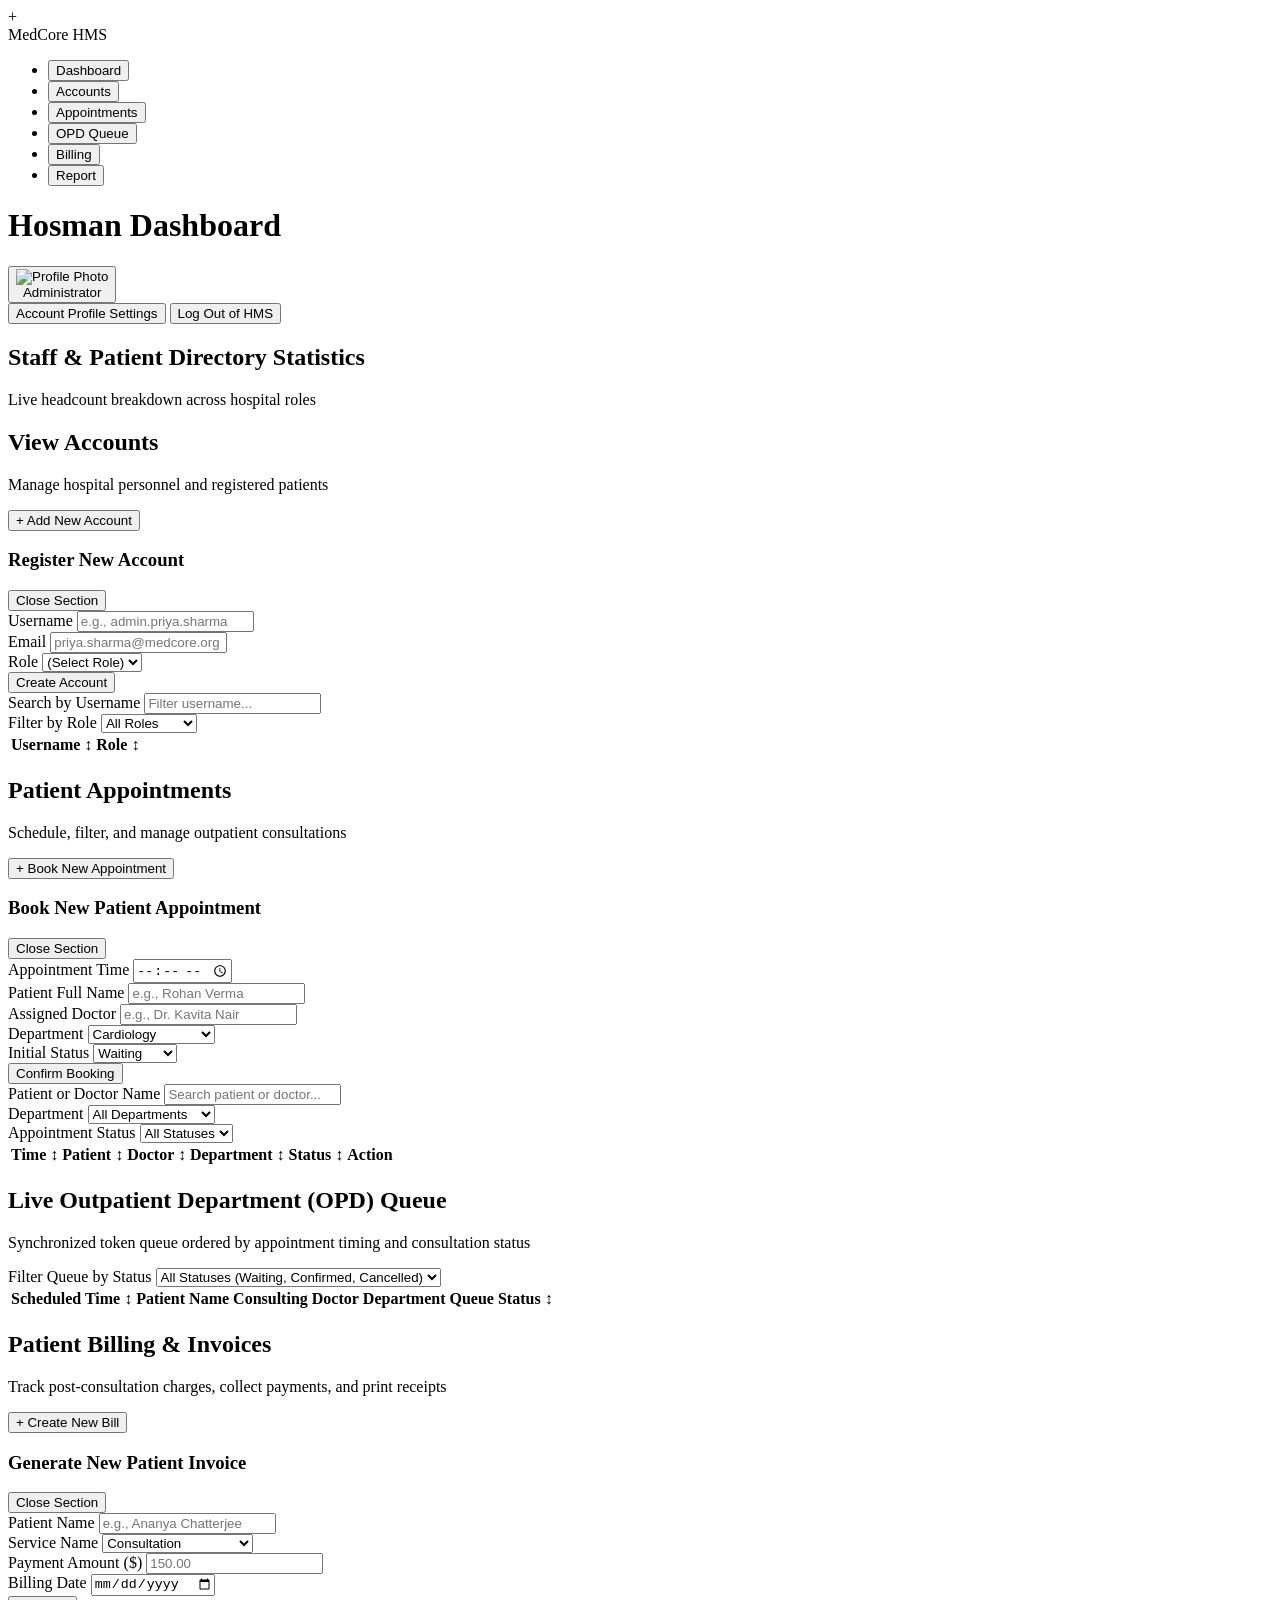
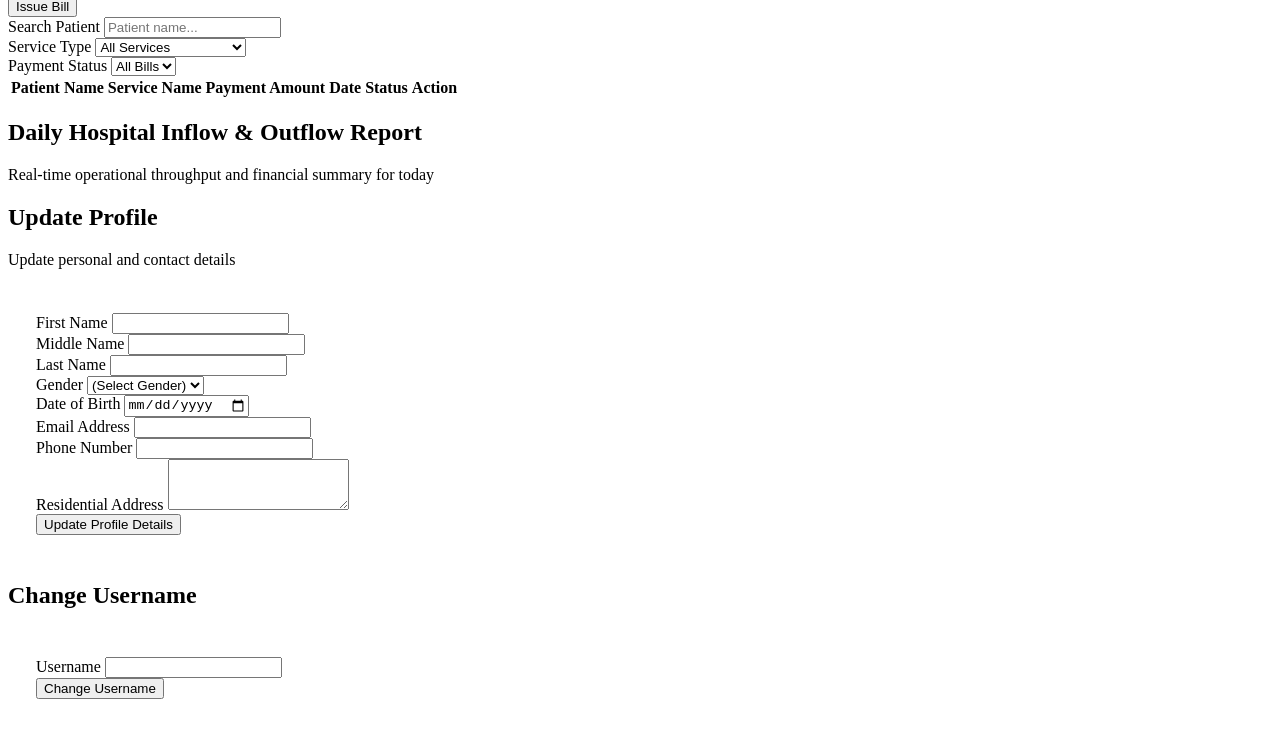
==== commit a9dae31e: "Updated dashboard" ====
--- a/src/main/resources/static/admin/index.html
+++ b/src/main/resources/static/admin/index.html
@@ -1,673 +1,549 @@
-<!doctype html>
+<!DOCTYPE html>
 <html lang="en">
-  <head>
-    <meta charset="utf-8" />
-    <meta name="viewport" content="width=device-width,initial-scale=1" />
-    <title>Northstar HMS Dashboard</title>
-    <link rel="stylesheet" type="text/css" href="auth/style.css" />
-  </head>
-  <body>
-    <div class="app">
-      <aside class="side" id="sidebar">
-        <div class="brand">
-          <span class="mark">✦</span>Northstar
-          <small style="color: #9098a8">HMS</small>
-        </div>
-        <div>
-          <div class="navlabel">Workspace</div>
-          <nav class="nav">
-            <button class="active" data-page="dashboard">▦ Dashboard</button
-            ><button data-page="users">♙ Users</button
-            ><button data-page="appointments">▣ Appointments</button
-            ><button data-page="queue">☷ OPD Queue</button
-            ><button data-page="billing">▤ Billing</button
-            ><button data-page="reports">▥ Reports</button>
-          </nav>
-        </div>
-        <div class="sidefoot">
-          Northstar Hospital<br />Management workspace · Demo data
-        </div>
-      </aside>
-      <main class="main">
-        <header class="top">
-          <div>
-            <button class="btn mobile" id="mobile">☰</button>
-            <span class="search"
-              ><input id="globalSearch" placeholder="Search current records..."
-            /></span>
-          </div>
-          <div class="menu">
-            <button class="profile" id="profileBtn">
-              <img
-                class="avatar"
-                id="topPhoto"
-                src="https://images.unsplash.com/photo-1534528741775-53994a69daeb?auto=format&fit=crop&w=100&q=80"
-                alt="Profile photo"
-              /><span
-                ><strong id="topName">Olivia Martin</strong
-                ><small>Administrator</small></span
-              >⌄
-            </button>
-            <div class="dropdown" id="dropdown">
-              <button data-page="profile">⚙ Profile settings</button
-              ><button id="logout">↪ Log out</button>
-            </div>
-          </div>
-        </header>
-        <div class="content">
-          <section class="view active" id="dashboard">
-            <div class="head">
-              <div>
-                <div class="eyebrow">Overview</div>
-                <h1>Dashboard</h1>
-                <p>Hospital activity and staff overview.</p>
-              </div>
-              <button class="btn primary" data-page="appointments">
-                ＋ New appointment
-              </button>
-            </div>
-            <div class="stats">
-              <div class="stat">
-                <div class="statlabel">Patients</div>
-                <div class="statnum" id="countPatient">1,284</div>
-                <small>Registered patients</small>
-              </div>
-              <div class="stat">
-                <div class="statlabel">Doctors</div>
-                <div class="statnum" id="countDoctor">48</div>
-                <small>Across departments</small>
-              </div>
-              <div class="stat">
-                <div class="statlabel">Nurses</div>
-                <div class="statnum" id="countNurse">96</div>
-                <small>Active staff</small>
-              </div>
-              <div class="stat">
-                <div class="statlabel">Admins</div>
-                <div class="statnum" id="countAdmin">8</div>
-                <small>Administrators</small>
-              </div>
-              <div class="stat">
-                <div class="statlabel">Receptionists</div>
-                <div class="statnum" id="countReceptionist">14</div>
-                <small>Front desk</small>
-              </div>
-            </div>
-            <div class="two">
-              <div class="panel">
-                <h2>Patient visits · This week</h2>
-                <div class="bars">
-                  <div class="barpair">
-                    <i class="bar" style="height: 48%"></i
-                    ><i class="bar" style="height: 64%"></i>
-                  </div>
-                  <div class="barpair">
-                    <i class="bar" style="height: 55%"></i
-                    ><i class="bar" style="height: 74%"></i>
-                  </div>
-                  <div class="barpair">
-                    <i class="bar" style="height: 42%"></i
-                    ><i class="bar" style="height: 58%"></i>
-                  </div>
-                  <div class="barpair">
-                    <i class="bar" style="height: 68%"></i
-                    ><i class="bar" style="height: 82%"></i>
-                  </div>
-                  <div class="barpair">
-                    <i class="bar" style="height: 52%"></i
-                    ><i class="bar" style="height: 70%"></i>
-                  </div>
-                  <div class="barpair">
-                    <i class="bar" style="height: 78%"></i
-                    ><i class="bar" style="height: 91%"></i>
-                  </div>
-                  <div class="barpair">
-                    <i class="bar" style="height: 60%"></i
-                    ><i class="bar" style="height: 73%"></i>
-                  </div>
-                </div>
-                <div class="labels">
-                  <span>Mon</span><span>Tue</span><span>Wed</span
-                  ><span>Thu</span><span>Fri</span><span>Sat</span
-                  ><span>Sun</span>
-                </div>
-              </div>
-              <div class="panel">
-                <h2>Department activity</h2>
-                <p>Appointments by department</p>
-                <div class="dept">
-                  <span>Cardiology</span>
-                  <div class="track"><i style="width: 84%"></i></div>
-                  <b>84</b>
-                </div>
-                <div class="dept">
-                  <span>Neurology</span>
-                  <div class="track"><i style="width: 66%"></i></div>
-                  <b>66</b>
-                </div>
-                <div class="dept">
-                  <span>Orthopedics</span>
-                  <div class="track"><i style="width: 58%"></i></div>
-                  <b>58</b>
-                </div>
-                <div class="dept">
-                  <span>Pediatrics</span>
-                  <div class="track"><i style="width: 47%"></i></div>
-                  <b>47</b>
-                </div>
-                <div class="dept">
-                  <span>Dermatology</span>
-                  <div class="track"><i style="width: 35%"></i></div>
-                  <b>35</b>
-                </div>
-              </div>
-            </div>
-            <div class="panel">
-              <h2>Upcoming appointments</h2>
-              <div class="tablewrap">
-                <table>
-                  <thead>
-                    <tr>
-                      <th>Time</th>
-                      <th>Patient</th>
-                      <th>Doctor</th>
-                      <th>Department</th>
-                      <th>Status</th>
-                    </tr>
-                  </thead>
-                  <tbody id="dashTable"></tbody>
-                </table>
-              </div>
-            </div>
-          </section>
-          <section class="view" id="users">
-            <div class="head">
-              <div>
-                <div class="eyebrow">Administration</div>
-                <h1>Users</h1>
-                <p>Manage staff accounts and access roles.</p>
-              </div>
-              <button class="btn primary" id="userToggle">
-                ＋ Add new admin
-              </button>
-            </div>
-            <div class="formpanel" id="userPanel">
-              <h2>Add administrator</h2>
-              <form id="userForm">
-                <div class="fields">
-                  <label>Username<input name="username" required /></label
-                  ><label>Full name<input name="name" required /></label
-                  ><label
-                    >Email<input name="email" type="email" required /></label
-                  ><label
-                    >Role<select name="role">
-                      <option>Admin</option>
-                      <option>Doctor</option>
-                      <option>Nurse</option>
-                      <option>Receptionist</option>
-                      <option>Patient</option>
-                    </select></label
-                  ><label>Department<input name="department" /></label
-                  ><label
-                    >Temporary password<input
-                      name="password"
-                      type="password"
-                      minlength="8"
-                      required
-                  /></label>
-                </div>
-                <div class="formactions">
-                  <button type="button" class="btn" data-close="userPanel">
-                    Cancel</button
-                  ><button class="btn primary">Create user</button>
-                </div>
-              </form>
-            </div>
-            <div class="filters">
-              <input id="uSearch" placeholder="Search username / name" /><select
-                id="uRole"
-              >
-                <option value="">All roles</option>
-                <option>Admin</option>
-                <option>Doctor</option>
-                <option>Nurse</option>
-                <option>Receptionist</option>
-                <option>Patient</option></select
-              ><select id="uDept">
-                <option value="">All departments</option>
-                <option>Cardiology</option>
-                <option>Neurology</option>
-                <option>Orthopedics</option>
-                <option>Pediatrics</option>
-                <option>General</option></select
-              ><select id="uStatus">
-                <option value="">All statuses</option>
-                <option>Active</option>
-                <option>Inactive</option></select
-              ><button class="btn" id="uClear">Clear</button>
-            </div>
-            <div class="panel">
-              <h2 id="uCount">User directory</h2>
-              <div class="tablewrap">
-                <table>
-                  <thead>
-                    <tr>
-                      <th><button data-usort="username">Username ↕</button></th>
-                      <th><button data-usort="name">Full name ↕</button></th>
-                      <th><button data-usort="role">Role ↕</button></th>
-                      <th>Department</th>
-                      <th>Status</th>
-                      <th>Action</th>
-                    </tr>
-                  </thead>
-                  <tbody id="userTable"></tbody>
-                </table>
-              </div>
-            </div>
-          </section>
-          <section class="view" id="appointments">
-            <div class="head">
-              <div>
-                <div class="eyebrow">Care coordination</div>
-                <h1>Appointments</h1>
-                <p>Schedule and manage patient consultations.</p>
-              </div>
-              <button class="btn primary" id="apptToggle">
-                ＋ Book appointment
-              </button>
-            </div>
-            <div class="formpanel" id="apptPanel">
-              <h2>Book new appointment</h2>
-              <form id="apptForm">
-                <div class="fields">
-                  <label>Patient<input name="patient" required /></label
-                  ><label
-                    >Doctor<select name="doctor" required>
-                      <option>Dr. Amelia Chen</option>
-                      <option>Dr. Noah Williams</option>
-                      <option>Dr. Priya Sharma</option>
-                      <option>Dr. Ethan Patel</option>
-                    </select></label
-                  ><label
-                    >Department<select name="department">
-                      <option>Cardiology</option>
-                      <option>Neurology</option>
-                      <option>Orthopedics</option>
-                      <option>Pediatrics</option>
-                      <option>General</option>
-                    </select></label
-                  ><label>Date<input name="date" type="date" required /></label
-                  ><label>Time<input name="time" type="time" required /></label
-                  ><label
-                    >Status<select name="status">
-                      <option>Confirmed</option>
-                      <option>Waiting</option>
-                      <option>Cancelled</option>
-                    </select></label
-                  >
-                </div>
-                <div class="formactions">
-                  <button type="button" class="btn" data-close="apptPanel">
-                    Cancel</button
-                  ><button class="btn primary">Save appointment</button>
-                </div>
-              </form>
-            </div>
-            <div class="filters">
-              <input id="aSearch" placeholder="Search patient / doctor" /><input
-                id="aDate"
-                type="date"
-              /><select id="aStatus">
-                <option value="">All statuses</option>
-                <option>Waiting</option>
-                <option>Confirmed</option>
-                <option>Completed</option>
-                <option>Cancelled</option></select
-              ><select id="aDept">
-                <option value="">All departments</option>
-                <option>Cardiology</option>
-                <option>Neurology</option>
-                <option>Orthopedics</option>
-                <option>Pediatrics</option>
-                <option>General</option></select
-              ><button class="btn" id="aClear">Clear</button>
-            </div>
-            <div class="panel">
-              <h2 id="aCount">Appointment schedule</h2>
-              <div class="tablewrap">
-                <table>
-                  <thead>
-                    <tr>
-                      <th><button data-asort="time">Time ↕</button></th>
-                      <th><button data-asort="patient">Patient ↕</button></th>
-                      <th><button data-asort="doctor">Doctor ↕</button></th>
-                      <th>
-                        <button data-asort="department">Department ↕</button>
-                      </th>
-                      <th>Status</th>
-                      <th>Action</th>
-                    </tr>
-                  </thead>
-                  <tbody id="apptTable"></tbody>
-                </table>
-              </div>
-            </div>
-          </section>
-          <section class="view" id="queue">
-            <div class="head">
-              <div>
-                <div class="eyebrow">Patient flow</div>
-                <h1>OPD Queue</h1>
-                <p>Patient appointments by time and status.</p>
-              </div>
-              <button class="btn" id="refreshQueue">↻ Refresh</button>
-            </div>
-            <div class="chips">
-              <div class="chip"><b id="qWaiting">0</b>Waiting</div>
-              <div class="chip"><b id="qConfirmed">0</b>Confirmed</div>
-              <div class="chip"><b id="qCancelled">0</b>Cancelled</div>
-            </div>
-            <div class="filters">
-              <input
-                id="qSearch"
-                placeholder="Search patient / doctor"
-              /><select id="qStatus">
-                <option value="">All statuses</option>
-                <option>Waiting</option>
-                <option>Confirmed</option>
-                <option>Cancelled</option></select
-              ><select id="qDept">
-                <option value="">All departments</option>
-                <option>Cardiology</option>
-                <option>Neurology</option>
-                <option>Orthopedics</option>
-                <option>Pediatrics</option>
-                <option>General</option></select
-              ><input id="qDate" type="date" /><button class="btn" id="qClear">
-                Clear
-              </button>
-            </div>
-            <div class="panel">
-              <h2>Outpatient queue · Sorted by time</h2>
-              <div class="tablewrap">
-                <table>
-                  <thead>
-                    <tr>
-                      <th>Time</th>
-                      <th>Queue #</th>
-                      <th>Patient</th>
-                      <th>Doctor</th>
-                      <th>Department</th>
-                      <th>Status</th>
-                    </tr>
-                  </thead>
-                  <tbody id="queueTable"></tbody>
-                </table>
-              </div>
-            </div>
-          </section>
-          <section class="view" id="billing">
-            <div class="head">
-              <div>
-                <div class="eyebrow">Finance</div>
-                <h1>Billing</h1>
-                <p>Patient charges and payments after consultation.</p>
-              </div>
-              <button class="btn" id="billExport">Export CSV</button>
-            </div>
-            <div class="cards">
-              <div class="card">
-                <small>Total billed</small><strong id="billTotal">₹0</strong
-                ><span>All records</span>
-              </div>
-              <div class="card">
-                <small>Paid</small><strong id="billPaid">₹0</strong
-                ><span>Collected</span>
-              </div>
-              <div class="card">
-                <small>Outstanding</small><strong id="billDue">₹0</strong
-                ><span style="color: #a66b15">Pending</span>
-              </div>
-              <div class="card">
-                <small>Invoices</small><strong id="billCount">0</strong
-                ><span>Service records</span>
-              </div>
-            </div>
-            <div class="filters">
-              <input
-                id="bSearch"
-                placeholder="Search patient / service"
-              /><select id="bStatus">
-                <option value="">All payments</option>
-                <option>Paid</option>
-                <option>Pending</option></select
-              ><input id="bDate" type="date" /><select id="bService">
-                <option value="">All services</option>
-                <option>Consultation</option>
-                <option>Therapy</option>
-                <option>Lab test</option>
-                <option>Imaging</option></select
-              ><button class="btn" id="bClear">Clear</button>
-            </div>
-            <div class="panel">
-              <div
-                style="display: flex; justify-content: space-between; gap: 12px"
-              >
-                <h2 id="bCount">Patient bills</h2>
-                <button class="btn primary" id="addBill">＋ Add bill</button>
-              </div>
-              <div class="tablewrap">
-                <table>
-                  <thead>
-                    <tr>
-                      <th>Patient name</th>
-                      <th>Service name</th>
-                      <th>Payment amount</th>
-                      <th>Date</th>
-                      <th>Status</th>
-                      <th>Action</th>
-                    </tr>
-                  </thead>
-                  <tbody id="billTable"></tbody>
-                </table>
-              </div>
-            </div>
-          </section>
-          <section class="view" id="reports">
-            <div class="head">
-              <div>
-                <div class="eyebrow">Analytics</div>
-                <h1>Reports</h1>
-                <p>Hospital inflow, outflow, and daily operations.</p>
-              </div>
-              <select class="btn" id="period">
-                <option>Today</option>
-                <option>This week</option>
-                <option>This month</option>
-              </select>
-            </div>
-            <div class="cards">
-              <div class="card">
-                <small>Total patients today</small
-                ><strong id="rPatients">126</strong><span>Daily visits</span>
-              </div>
-              <div class="card">
-                <small>Upcoming appointments</small
-                ><strong id="rUpcoming">34</strong><span>Scheduled</span>
-              </div>
-              <div class="card">
-                <small>Completed visits</small
-                ><strong id="rCompleted">82</strong><span>Completed</span>
-              </div>
-              <div class="card">
-                <small>Daily revenue</small
-                ><strong id="rRevenue">₹84,250</strong
-                ><span>Payments received</span>
-              </div>
-            </div>
-            <div class="two">
-              <div class="panel">
-                <h2>Revenue / expenses · weekly</h2>
-                <div class="bars">
-                  <div class="barpair">
-                    <i class="bar" style="height: 38%"></i
-                    ><i class="bar" style="height: 63%"></i>
-                  </div>
-                  <div class="barpair">
-                    <i class="bar" style="height: 44%"></i
-                    ><i class="bar" style="height: 70%"></i>
-                  </div>
-                  <div class="barpair">
-                    <i class="bar" style="height: 36%"></i
-                    ><i class="bar" style="height: 59%"></i>
-                  </div>
-                  <div class="barpair">
-                    <i class="bar" style="height: 53%"></i
-                    ><i class="bar" style="height: 78%"></i>
-                  </div>
-                  <div class="barpair">
-                    <i class="bar" style="height: 47%"></i
-                    ><i class="bar" style="height: 86%"></i>
-                  </div>
-                  <div class="barpair">
-                    <i class="bar" style="height: 62%"></i
-                    ><i class="bar" style="height: 94%"></i>
-                  </div>
-                  <div class="barpair">
-                    <i class="bar" style="height: 51%"></i
-                    ><i class="bar" style="height: 75%"></i>
-                  </div>
-                </div>
-                <div class="labels">
-                  <span>Mon</span><span>Tue</span><span>Wed</span
-                  ><span>Thu</span><span>Fri</span><span>Sat</span
-                  ><span>Sun</span>
-                </div>
-              </div>
-              <div class="panel">
-                <h2>Daily operations</h2>
-                <div class="dept">
-                  <span>Admissions</span>
-                  <div class="track"><i style="width: 72%"></i></div>
-                  <b>18</b>
-                </div>
-                <div class="dept">
-                  <span>Discharges</span>
-                  <div class="track"><i style="width: 45%"></i></div>
-                  <b>11</b>
-                </div>
-                <div class="dept">
-                  <span>Lab orders</span>
-                  <div class="track"><i style="width: 85%"></i></div>
-                  <b>94</b>
-                </div>
-                <div class="dept">
-                  <span>Bed occupancy</span>
-                  <div class="track"><i style="width: 76%"></i></div>
-                  <b>76%</b>
-                </div>
-                <div class="dept">
-                  <span>Avg. wait</span>
-                  <div class="track"><i style="width: 33%"></i></div>
-                  <b>18m</b>
-                </div>
-              </div>
-            </div>
-            <div class="panel">
-              <h2>Report note</h2>
-              <p>
-                Dashboard metrics are sample data. Production reports should use
-                verified records, role-based access, audit logs, and privacy
-                safeguards.
-              </p>
-              <button class="btn" id="reportExport">Export report</button>
-            </div>
-          </section>
-          <section class="view" id="profile">
-            <div class="head">
-              <div>
-                <div class="eyebrow">Account</div>
-                <h1>Profile settings</h1>
-                <p>Update account details and profile photo.</p>
-              </div>
-            </div>
-            <div class="panel profileform">
-              <div class="notice" id="profileNotice"></div>
-              <form id="profileForm">
-                <div
-                  style="
-                    display: flex;
-                    align-items: center;
-                    gap: 13px;
-                    margin-bottom: 18px;
-                  "
-                >
-                  <img
-                    class="avatar"
-                    id="photoPreview"
-                    style="width: 62px; height: 62px"
-                    alt="Profile photo"
-                    src="https://images.unsplash.com/photo-1534528741775-53994a69daeb?auto=format&fit=crop&w=100&q=80"
-                  /><label style="font-size: 11px"
-                    >Profile photo<input
-                      type="file"
-                      id="photoInput"
-                      accept="image/*"
-                      style="display: block; margin-top: 8px"
-                  /></label>
-                </div>
-                <div class="fields">
-                  <label
-                    >Username<input
-                      id="pUsername"
-                      name="username"
-                      required /></label
-                  ><label
-                    >Email<input id="pEmail" name="email" type="email" /></label
-                  ><label
-                    >First name<input id="pFirst" name="first_name" /></label
-                  ><label
-                    >Middle name<input id="pMiddle" name="middle_name" /></label
-                  ><label>Last name<input id="pLast" name="last_name" /></label
-                  ><label
-                    >Phone number<input
-                      id="pPhone"
-                      name="phone_number"
-                      type="tel" /></label
-                  ><label>Address<input id="pAddress" name="address" /></label
-                  ><label
-                    >Age<input
-                      id="pAge"
-                      name="age"
-                      type="number"
-                      min="0"
-                      max="120" /></label
-                  ><label
-                    >Date of birth<input
-                      id="pDob"
-                      name="dob"
-                      type="date" /></label
-                  ><label
-                    >Gender<select id="pGender" name="gender">
-                      <option value="">Select</option>
-                      <option>Female</option>
-                      <option>Male</option>
-                      <option>Non-binary</option>
-                      <option>Prefer not to say</option>
-                    </select></label
-                  >
-                </div>
-                <div class="formactions">
-                  <button class="btn" type="reset">Reset</button
-                  ><button class="btn primary">Save changes</button>
-                </div>
-              </form>
-            </div>
-          </section>
-        </div>
-      </main>
+
+<head>
+  <meta charset="UTF-8" />
+  <meta name="viewport" content="width=device-width, initial-scale=1.0" />
+  <title>MedCore HMS — Hospital Management Dashboard</title>
+  <link rel="stylesheet" type="text/css" href="admin/style.css" />
+</head>
+
+<body>
+
+  <!-- ========================================================================
+       LEFT NAVIGATION PANE
+       ======================================================================== -->
+  <aside class="sidebar-navigation" aria-label="Main Navigation">
+    <div class="brand-header">
+      <div class="brand-logo-badge">+</div>
+      <span>MedCore HMS</span>
     </div>
 
-    <script type="text/javascript" src="admin/script.js"></script>
-  </body>
-</html>
+    <ul class="nav-menu-list">
+      <li>
+        <button class="nav-menu-button active" data-target-view="dashboard-view">
+          <span>Dashboard</span>
+        </button>
+      </li>
+      <li>
+        <button class="nav-menu-button" data-target-view="accounts-view">
+          <span>Accounts</span>
+        </button>
+      </li>
+      <li>
+        <button class="nav-menu-button" data-target-view="appointments-view">
+          <span>Appointments</span>
+        </button>
+      </li>
+      <li>
+        <button class="nav-menu-button" data-target-view="opd-queue-view">
+          <span>OPD Queue</span>
+        </button>
+      </li>
+      <li>
+        <button class="nav-menu-button" data-target-view="billing-view">
+          <span>Billing</span>
+        </button>
+      </li>
+      <li>
+        <button class="nav-menu-button" data-target-view="reports-view">
+          <span>Report</span>
+        </button>
+      </li>
+    </ul>
+  </aside>
+
+  <!-- ========================================================================
+       MAIN WORKSPACE
+       ======================================================================== -->
+  <div class="main-workspace">
+
+    <!-- TOP HEADER WITH PROFILE SETTINGS & LOGOUT -->
+    <header class="top-navbar">
+      <h1 class="page-Header-title" id="current-page-title">Hosman Dashboard</h1>
+
+      <div class="profile-menu-container">
+        <button class="profile-trigger-button" id="profile-menu-trigger" aria-expanded="false">
+          <img src="https://images.unsplash.com/photo-1612349317150-e413f6a5b16d?auto=format&fit=crop&w=120&q=80"
+            alt="Profile Photo" class="profile-avatar" />
+          <div class="profile-user-info">
+            <span class="profile-username" id="header-username-display"></span>
+            <span class="profile-role-badge">Administrator</span>
+          </div>
+        </button>
+
+        <div class="profile-dropdown-menu" id="profile-dropdown">
+          <button class="dropdown-action-item" id="open-profile-settings-btn">
+            Account Profile Settings
+          </button>
+          <button class="dropdown-action-item logout-button" id="logout-system-btn">
+            Log Out of HMS
+          </button>
+        </div>
+      </div>
+    </header>
+
+    <!-- MAIN CONTENT CONTAINER -->
+    <main class="viewport-content">
+
+      <!-- ====================================================================
+           1. DASHBOARD VIEW (Role Counts)
+           ==================================================================== -->
+      <section id="dashboard-view" class="view-section active-view">
+        <div class="section-Split-header">
+          <div>
+            <h2>Staff &amp; Patient Directory Statistics</h2>
+            <p class="section-subtitle">Live headcount breakdown across hospital roles</p>
+          </div>
+        </div>
+
+        <div class="stats-card-grid" id="dashboard-role-stats-grid">
+          <!-- Populated dynamically via JS -->
+        </div>
+      </section>
+
+      <!-- ====================================================================
+           2. ACCOUNTS VIEW (Sortable Table + Inline Add Admin + Filter Panel)
+           ==================================================================== -->
+      <section id="accounts-view" class="view-section">
+        <div class="section-Split-header">
+          <div>
+            <h2>View Accounts</h2>
+            <p class="section-subtitle">Manage hospital personnel and registered patients</p>
+          </div>
+          <button class="btn btn-primary" id="toggle-add-account-section-btn">
+            + Add New Account
+          </button>
+        </div>
+
+        <!-- Inline New Admin Registration Section (Non-Floating) -->
+        <div class="inline-creation-section" id="add-account-inline-section">
+          <div class="inline-section-header">
+            <h3>Register New Account</h3>
+            <button class="btn btn-secondary btn-sm" id="close-add-account-section-btn">Close Section</button>
+          </div>
+          <form id="create-admin-form">
+            <div class="form-grid">
+              <div class="form-group">
+                <label class="form-label" for="new-admin-username">Username</label>
+                <input type="text" id="new-admin-username" class="form-control" placeholder="e.g., admin.priya.sharma"
+                  required />
+              </div>
+              <div class="form-group">
+                <label class="form-label" for="new-admin-email">Email</label>
+                <input type="email" id="new-admin-email" class="form-control" placeholder="priya.sharma@medcore.org"
+                  required />
+              </div>
+              <div class="form-group">
+                <label class="form-label" for="new-admin-role">Role</label>
+                <select id="user-role-filter" class="form-control">
+                  <option selected disabled value="">(Select Role)</option>
+                  <option value="Admin">Admin</option>
+                  <option value="Doctor">Doctor</option>
+                  <option value="Nurse">Nurse</option>
+                  <option value="Receptionist">Receptionist</option>
+                  <option value="Patient">Patient</option>
+                </select>
+              </div>
+            </div>
+            <div class="form-actions">
+              <button type="submit" class="btn btn-primary">Create Account</button>
+            </div>
+          </form>
+        </div>
+
+        <!-- Filter Panel Below Top-Right Button -->
+        <div class="filter-panel">
+          <div class="form-group">
+            <label class="form-label" for="user-search-filter">Search by Username</label>
+            <input type="text" id="user-search-filter" class="form-control" placeholder="Filter username..." />
+          </div>
+          <div class="form-group">
+            <label class="form-label" for="user-role-filter">Filter by Role</label>
+            <select id="user-role-filter" class="form-control">
+              <option value="ALL">All Roles</option>
+              <option value="Admin">Admin</option>
+              <option value="Doctor">Doctor</option>
+              <option value="Nurse">Nurse</option>
+              <option value="Receptionist">Receptionist</option>
+              <option value="Patient">Patient</option>
+            </select>
+          </div>
+        </div>
+
+        <!-- Users Table -->
+        <div class="table-card-container">
+          <table class="data-table">
+            <thead>
+              <tr>
+                <th class="sortable-column col-expanded" data-table="users" data-column="username">
+                  Username <span class="sort-indicator">↕</span>
+                </th>
+                <th class="sortable-column" data-table="users" data-column="role">
+                  Role <span class="sort-indicator">↕</span>
+                </th>
+              </tr>
+            </thead>
+            <tbody id="users-table-body"></tbody>
+          </table>
+        </div>
+      </section>
+
+      <!-- ====================================================================
+           3. APPOINTMENTS VIEW (Sortable + Inline Booking + Filter Panel)
+           ==================================================================== -->
+      <section id="appointments-view" class="view-section">
+        <div class="section-Split-header">
+          <div>
+            <h2>Patient Appointments</h2>
+            <p class="section-subtitle">Schedule, filter, and manage outpatient consultations</p>
+          </div>
+          <button class="btn btn-primary" id="toggle-book-appointment-btn">
+            + Book New Appointment
+          </button>
+        </div>
+
+        <!-- Inline Book Appointment Section (Non-Floating) -->
+        <div class="inline-creation-section" id="book-appointment-inline-section">
+          <div class="inline-section-header">
+            <h3>Book New Patient Appointment</h3>
+            <button class="btn btn-secondary btn-sm" id="close-book-appointment-btn">Close Section</button>
+          </div>
+          <form id="book-appointment-form">
+            <div class="form-grid">
+              <div class="form-group">
+                <label class="form-label" for="appointment-time-input">Appointment Time</label>
+                <input type="time" id="appointment-time-input" class="form-control" required />
+              </div>
+              <div class="form-group">
+                <label class="form-label" for="appointment-patient-input">Patient Full Name</label>
+                <input type="text" id="appointment-patient-input" class="form-control" placeholder="e.g., Rohan Verma"
+                  required />
+              </div>
+              <div class="form-group">
+                <label class="form-label" for="appointment-doctor-input">Assigned Doctor</label>
+                <input type="text" id="appointment-doctor-input" class="form-control"
+                  placeholder="e.g., Dr. Kavita Nair" required />
+              </div>
+              <div class="form-group">
+                <label class="form-label" for="appointment-department-input">Department</label>
+                <select id="appointment-department-input" class="form-control" required>
+                  <option value="Cardiology">Cardiology</option>
+                  <option value="Orthopedics">Orthopedics</option>
+                  <option value="Neurology">Neurology</option>
+                  <option value="General Medicine">General Medicine</option>
+                  <option value="Pediatrics">Pediatrics</option>
+                </select>
+              </div>
+              <div class="form-group">
+                <label class="form-label" for="appointment-status-input">Initial Status</label>
+                <select id="appointment-status-input" class="form-control" required>
+                  <option value="Waiting">Waiting</option>
+                  <option value="Confirmed">Confirmed</option>
+                </select>
+              </div>
+            </div>
+            <div class="form-actions">
+              <button type="submit" class="btn btn-primary">Confirm Booking</button>
+            </div>
+          </form>
+        </div>
+
+        <!-- Filter Panel Below Button -->
+        <div class="filter-panel">
+          <div class="form-group">
+            <label class="form-label" for="appointment-search-filter">Patient or Doctor Name</label>
+            <input type="text" id="appointment-search-filter" class="form-control"
+              placeholder="Search patient or doctor..." />
+          </div>
+          <div class="form-group">
+            <label class="form-label" for="appointment-department-filter">Department</label>
+            <select id="appointment-department-filter" class="form-control">
+              <option value="ALL">All Departments</option>
+              <option value="Cardiology">Cardiology</option>
+              <option value="Orthopedics">Orthopedics</option>
+              <option value="Neurology">Neurology</option>
+              <option value="General Medicine">General Medicine</option>
+              <option value="Pediatrics">Pediatrics</option>
+            </select>
+          </div>
+          <div class="form-group">
+            <label class="form-label" for="appointment-status-filter">Appointment Status</label>
+            <select id="appointment-status-filter" class="form-control">
+              <option value="ALL">All Statuses</option>
+              <option value="Waiting">Waiting</option>
+              <option value="Confirmed">Confirmed</option>
+              <option value="Cancelled">Cancelled</option>
+            </select>
+          </div>
+        </div>
+
+        <!-- Appointments Table -->
+        <div class="table-card-container">
+          <table class="data-table">
+            <thead>
+              <tr>
+                <th class="sortable-column" data-table="appointments" data-column="time">Time <span
+                    class="sort-indicator">↕</span></th>
+                <th class="sortable-column" data-table="appointments" data-column="patientName">Patient <span
+                    class="sort-indicator">↕</span></th>
+                <th class="sortable-column" data-table="appointments" data-column="doctorName">Doctor <span
+                    class="sort-indicator">↕</span></th>
+                <th class="sortable-column" data-table="appointments" data-column="department">Department <span
+                    class="sort-indicator">↕</span></th>
+                <th class="sortable-column" data-table="appointments" data-column="status">Status <span
+                    class="sort-indicator">↕</span></th>
+                <th>Action</th>
+              </tr>
+            </thead>
+            <tbody id="appointments-table-body"></tbody>
+          </table>
+        </div>
+      </section>
+
+      <!-- ====================================================================
+           4. OPD QUEUE VIEW (Sorted by Timings & Status)
+           ==================================================================== -->
+      <section id="opd-queue-view" class="view-section">
+        <div class="section-Split-header">
+          <div>
+            <h2>Live Outpatient Department (OPD) Queue</h2>
+            <p class="section-subtitle">Synchronized token queue ordered by appointment timing and consultation status
+            </p>
+          </div>
+        </div>
+
+        <div class="filter-panel">
+          <div class="form-group">
+            <label class="form-label" for="opd-status-priority-filter">Filter Queue by Status</label>
+            <select id="opd-status-priority-filter" class="form-control">
+              <option value="ALL">All Statuses (Waiting, Confirmed, Cancelled)</option>
+              <option value="Waiting">Waiting Only</option>
+              <option value="Confirmed">Confirmed Only</option>
+              <option value="Cancelled">Cancelled Only</option>
+            </select>
+          </div>
+        </div>
+
+        <div class="table-card-container">
+          <table class="data-table">
+            <thead>
+              <tr>
+                <th class="sortable-column" data-table="opd" data-column="time">Scheduled Time <span
+                    class="sort-indicator">↕</span></th>
+                <th>Patient Name</th>
+                <th>Consulting Doctor</th>
+                <th>Department</th>
+                <th class="sortable-column" data-table="opd" data-column="status">Queue Status <span
+                    class="sort-indicator">↕</span></th>
+              </tr>
+            </thead>
+            <tbody id="opd-queue-table-body"></tbody>
+          </table>
+        </div>
+      </section>
+
+      <!-- ====================================================================
+           5. BILLING VIEW (Table + Inline Create Bill + Filter Panel)
+           ==================================================================== -->
+      <section id="billing-view" class="view-section">
+        <div class="section-Split-header">
+          <div>
+            <h2>Patient Billing &amp; Invoices</h2>
+            <p class="section-subtitle">Track post-consultation charges, collect payments, and print receipts</p>
+          </div>
+          <button class="btn btn-primary" id="toggle-create-bill-btn">
+            + Create New Bill
+          </button>
+        </div>
+
+        <!-- Inline Create Bill Section (Non-Floating) -->
+        <div class="inline-creation-section" id="create-bill-inline-section">
+          <div class="inline-section-header">
+            <h3>Generate New Patient Invoice</h3>
+            <button class="btn btn-secondary btn-sm" id="close-create-bill-btn">Close Section</button>
+          </div>
+          <form id="create-bill-form">
+            <div class="form-grid">
+              <div class="form-group">
+                <label class="form-label" for="bill-patient-name-input">Patient Name</label>
+                <input type="text" id="bill-patient-name-input" class="form-control"
+                  placeholder="e.g., Ananya Chatterjee" required />
+              </div>
+              <div class="form-group">
+                <label class="form-label" for="bill-service-name-input">Service Name</label>
+                <select id="bill-service-name-input" class="form-control" required>
+                  <option value="Consultation">Consultation</option>
+                  <option value="Physical Therapy">Physical Therapy</option>
+                  <option value="Diagnostic Lab Panel">Diagnostic Lab Panel</option>
+                  <option value="MRI / Radiology Scan">MRI / Radiology Scan</option>
+                  <option value="Minor Procedure">Minor Procedure</option>
+                </select>
+              </div>
+              <div class="form-group">
+                <label class="form-label" for="bill-amount-input">Payment Amount ($)</label>
+                <input type="number" id="bill-amount-input" class="form-control" min="1" step="0.01"
+                  placeholder="150.00" required />
+              </div>
+              <div class="form-group">
+                <label class="form-label" for="bill-date-input">Billing Date</label>
+                <input type="date" id="bill-date-input" class="form-control" required />
+              </div>
+            </div>
+            <div class="form-actions">
+              <button type="submit" class="btn btn-primary">Issue Bill</button>
+            </div>
+          </form>
+        </div>
+
+        <!-- Billing Filter Panel -->
+        <div class="filter-panel">
+          <div class="form-group">
+            <label class="form-label" for="bill-patient-search-filter">Search Patient</label>
+            <input type="text" id="bill-patient-search-filter" class="form-control" placeholder="Patient name..." />
+          </div>
+          <div class="form-group">
+            <label class="form-label" for="bill-service-filter">Service Type</label>
+            <select id="bill-service-filter" class="form-control">
+              <option value="ALL">All Services</option>
+              <option value="Consultation">Consultation</option>
+              <option value="Physical Therapy">Physical Therapy</option>
+              <option value="Diagnostic Lab Panel">Diagnostic Lab Panel</option>
+              <option value="MRI / Radiology Scan">MRI / Radiology Scan</option>
+              <option value="Minor Procedure">Minor Procedure</option>
+            </select>
+          </div>
+          <div class="form-group">
+            <label class="form-label" for="bill-payment-status-filter">Payment Status</label>
+            <select id="bill-payment-status-filter" class="form-control">
+              <option value="ALL">All Bills</option>
+              <option value="Paid">Paid</option>
+              <option value="Unpaid">Unpaid</option>
+            </select>
+          </div>
+        </div>
+
+        <!-- Billing Table -->
+        <div class="table-card-container">
+          <table class="data-table">
+            <thead>
+              <tr>
+                <th>Patient Name</th>
+                <th>Service Name</th>
+                <th>Payment Amount</th>
+                <th>Date</th>
+                <th>Status</th>
+                <th>Action</th>
+              </tr>
+            </thead>
+            <tbody id="billing-table-body"></tbody>
+          </table>
+        </div>
+      </section>
+
+      <!-- ====================================================================
+           6. REPORT VIEW (Daily Inflow, Outflow, & Revenue Metrics)
+           ==================================================================== -->
+      <section id="reports-view" class="view-section">
+        <div class="section-Split-header">
+          <div>
+            <h2>Daily Hospital Inflow &amp; Outflow Report</h2>
+            <p class="section-subtitle">Real-time operational throughput and financial summary for today</p>
+          </div>
+        </div>
+
+        <div class="stats-card-grid" id="report-metrics-grid">
+          <!-- Populated dynamically via JS -->
+        </div>
+      </section>
+
+      <!-- ====================================================================
+           7. PROFILE SETTINGS VIEW (Inline Section for Updating Account Details)
+           ==================================================================== -->
+      <section id="profile-settings-view" class="view-section">
+        <div class="section-Split-header">
+          <div>
+            <h2>Update Profile</h2>
+            <p class="section-subtitle">Update personal and contact details</p>
+          </div>
+        </div>
+
+        <div class="table-card-container" style="padding: 28px;">
+          <form id="profile-settings-form">
+            <div class="form-grid">
+              <div class="form-group">
+                <label class="form-label" for="profile-first-name">First Name</label>
+                <input type="text" id="profile-first-name" class="form-control" />
+              </div>
+              <div class="form-group">
+                <label class="form-label" for="profile-middle-name">Middle Name</label>
+                <input type="text" id="profile-middle-name" class="form-control" />
+              </div>
+              <div class="form-group">
+                <label class="form-label" for="profile-last-name">Last Name</label>
+                <input type="text" id="profile-last-name" class="form-control" />
+              </div>
+              <div class="form-group">
+                <label class="form-label" for="profile-gender">Gender</label>
+                <select id="profile-gender" class="form-control">
+                  <option value="" selected>(Select Gender)</option>
+                  <option value="MALE">Male</option>
+                  <option value="FEMALE">Female</option>
+                  <option value="OTHER">Other</option>
+                </select>
+              </div>
+              <div class="form-group">
+                <label class="form-label" for="profile-dob">Date of Birth</label>
+                <input type="date" id="profile-dob" class="form-control" />
+              </div>
+              <div class="form-group">
+                <label class="form-label" for="profile-email">Email Address</label>
+                <input type="email" id="profile-email" class="form-control" />
+              </div>
+              <div class="form-group">
+                <label class="form-label" for="profile-phone-number">Phone Number</label>
+                <input type="tel" id="profile-phone-number" class="form-control" />
+              </div>
+              <div class="form-group full-width">
+                <label class="form-label" for="profile-address">Residential Address</label>
+                <textarea id="profile-address" class="form-control" rows="3"></textarea>
+              </div>
+            </div>
+
+            <div class="form-actions">
+              <button type="submit" class="btn btn-primary">Update Profile Details</button>
+            </div>
+          </form>
+        </div>
+
+        <div class="section-Split-header" style="margin-top: 18px">
+          <h2>Change Username</h2>
+        </div>
+
+        <div class="table-card-container" style="padding: 28px">
+          <form id="profile-new-username-form">
+            <div class="form-group">
+              <label class="form-label" for="profile-new-username">Username</label>
+              <input type="text" id="profile-new-username" class="form-control" />
+            </div>
+
+            <div class="form-actions">
+              <button type="submit" class="btn btn-primary">Change Username</button>
+            </div>
+          </form>
+        </div>
+      </section>
+
+    </main>
+  </div>
+
+  <!-- Toast Notification Element -->
+  <div id="toast-notification" class="notification-banner" role="status" aria-live="polite"></div>
+
+  <!-- ========================================================================
+       APPLICATION LOGIC (Readable, Modular, State-Driven JavaScript)
+       ======================================================================== -->
+  <script type="text/javascript" src="admin/script.js"></script>
+</body>
+
+</html>
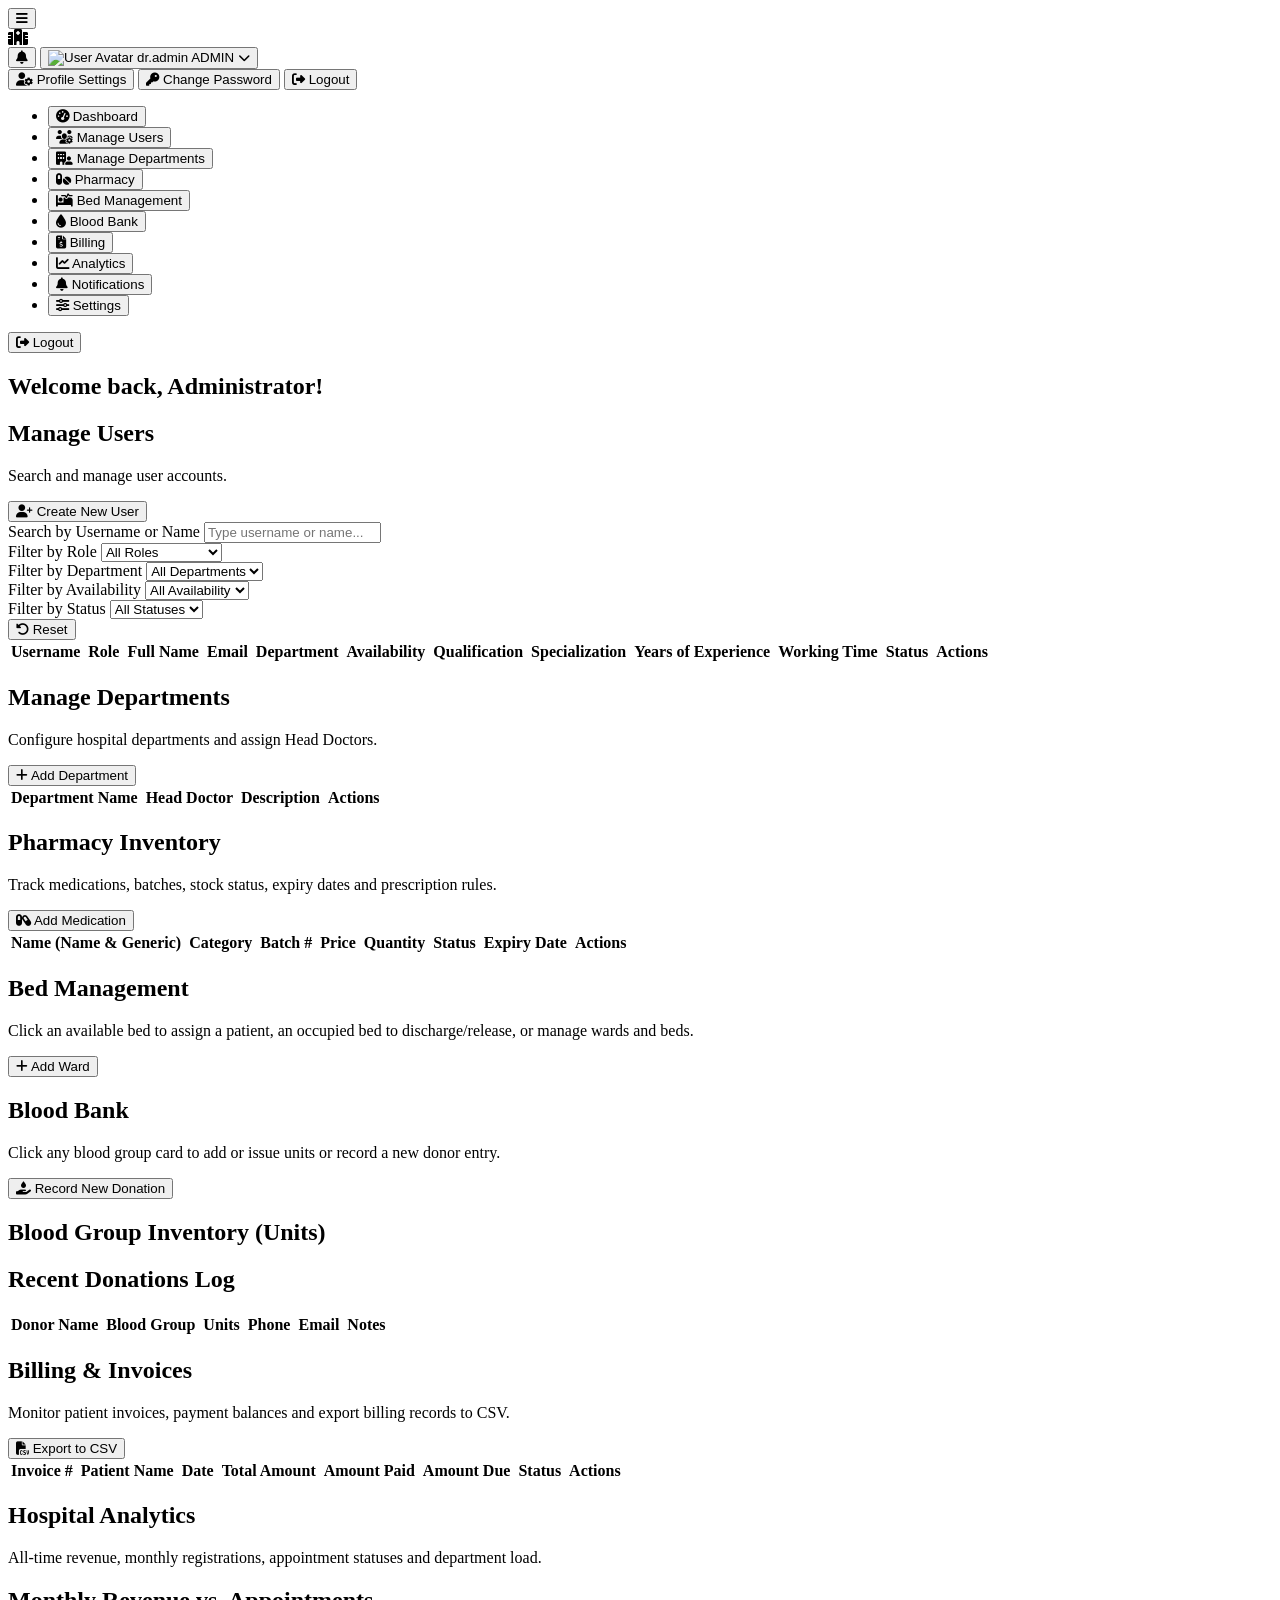
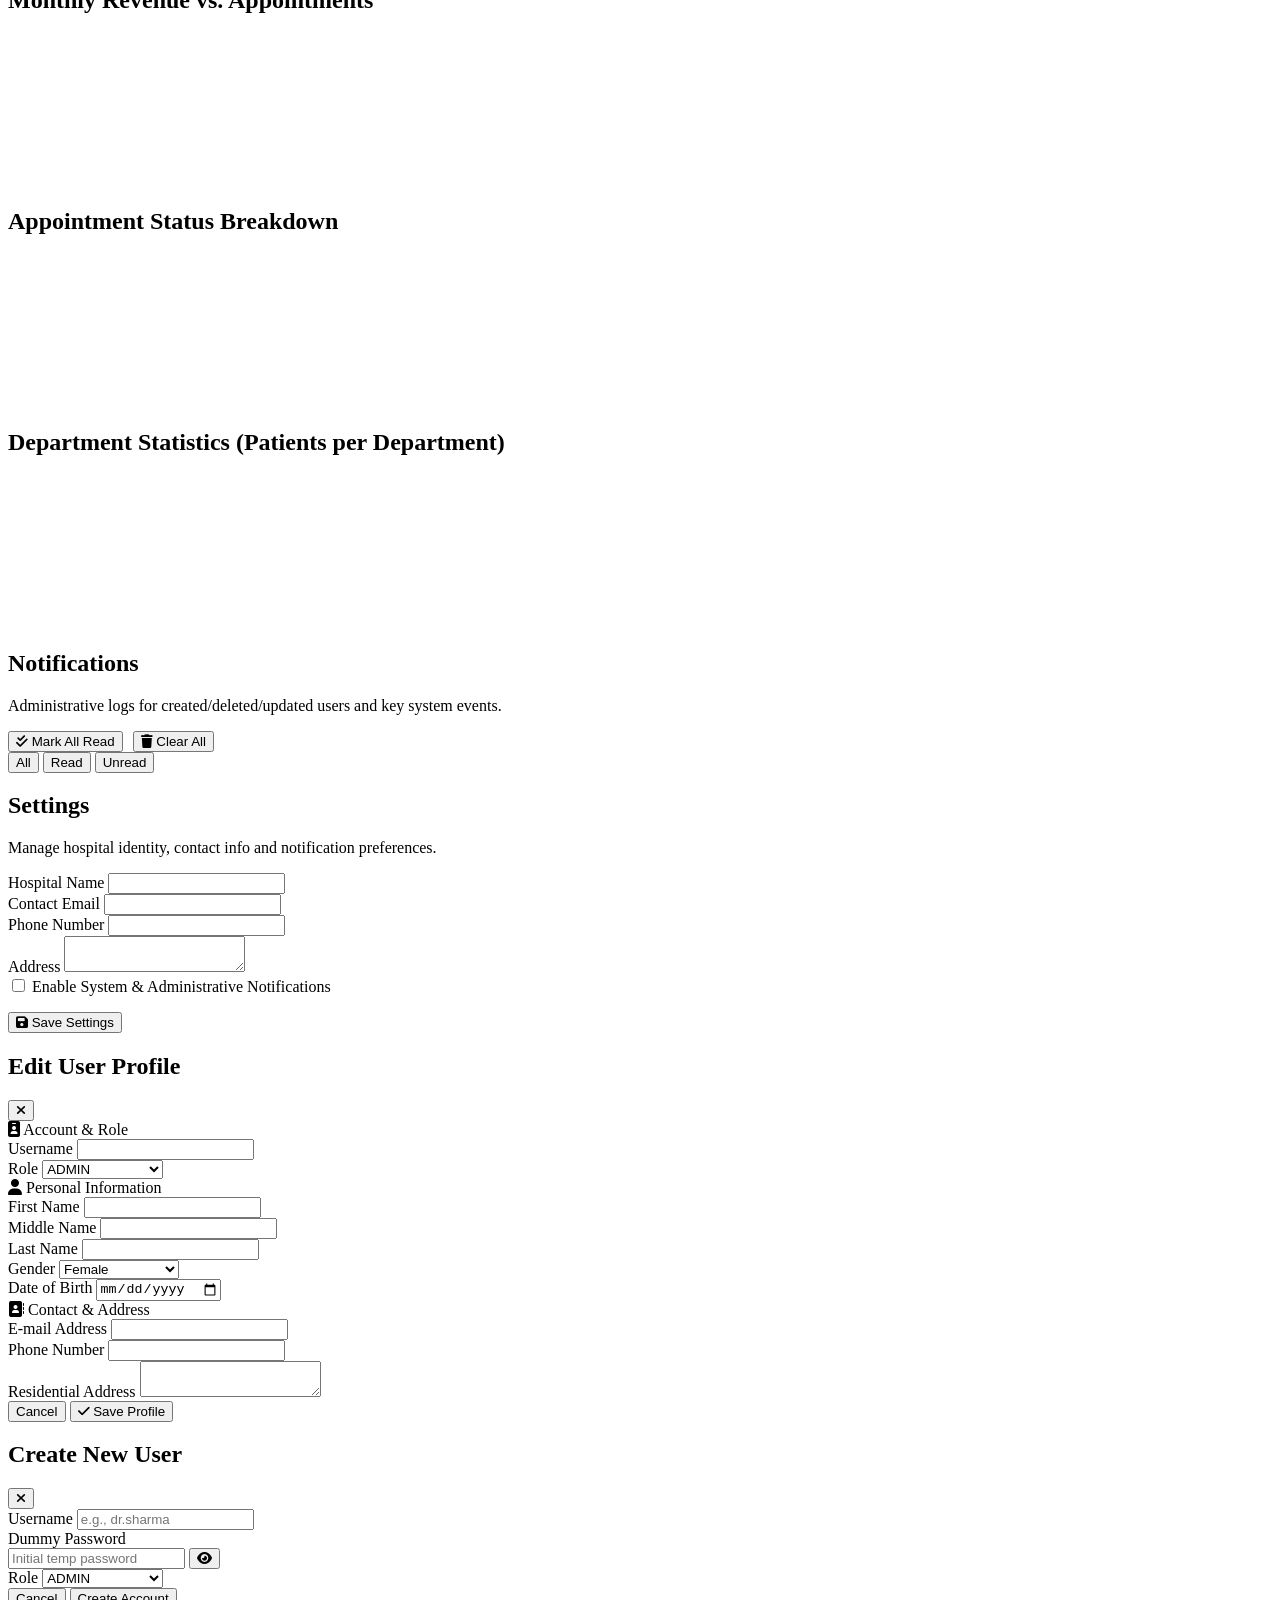
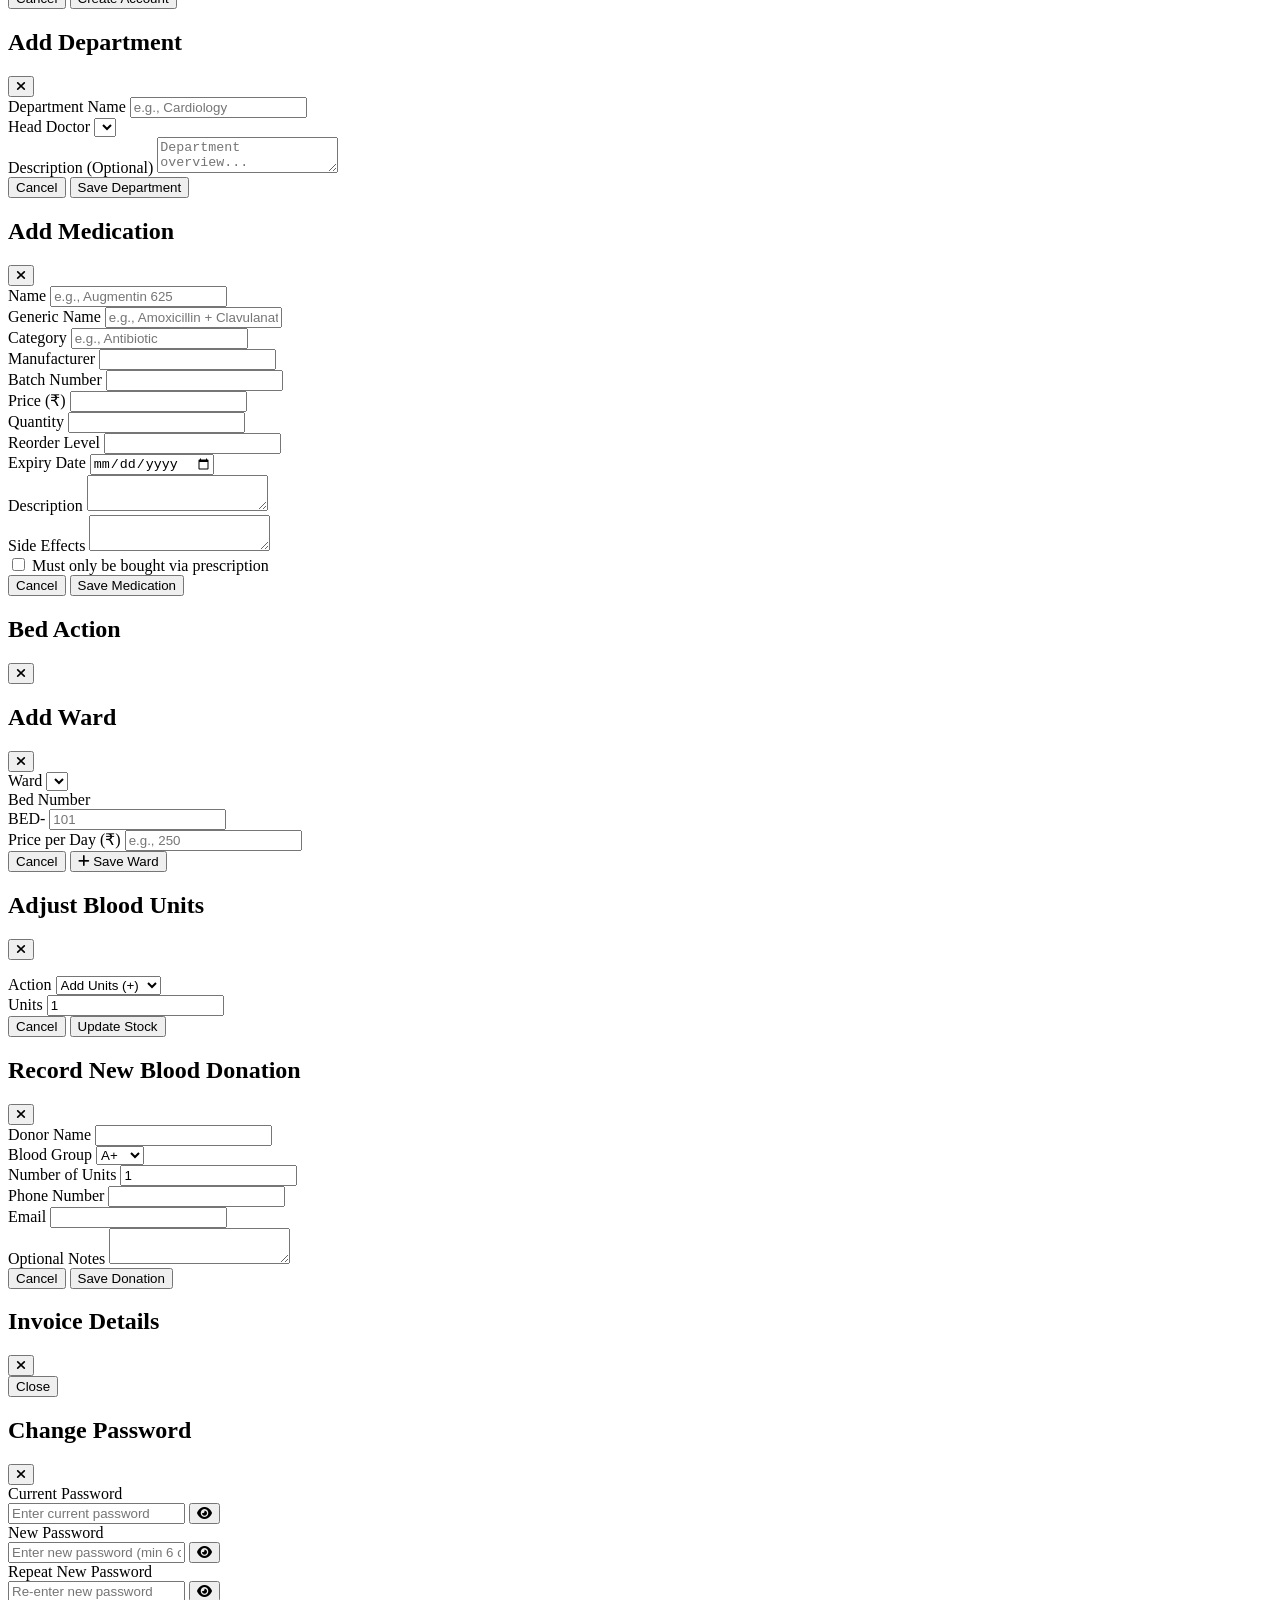
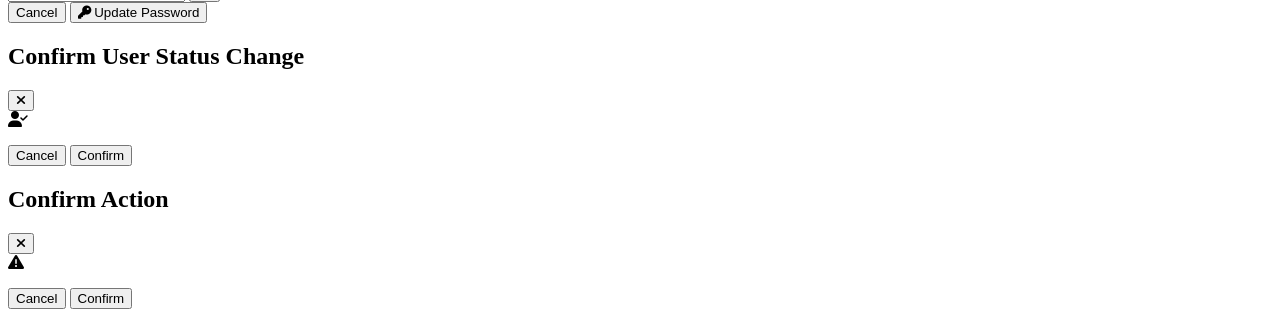
==== commit 6c3bb7cf: "Revamp login and admin" ====
--- a/src/main/resources/static/admin/index.html
+++ b/src/main/resources/static/admin/index.html
@@ -4,546 +4,1226 @@
 <head>
   <meta charset="UTF-8" />
   <meta name="viewport" content="width=device-width, initial-scale=1.0" />
-  <title>MedCore HMS — Hospital Management Dashboard</title>
-  <link rel="stylesheet" type="text/css" href="admin/style.css" />
+  <title>HOSMAN — Dashboard</title>
+
+  <script src="https://cdnjs.cloudflare.com/ajax/libs/sockjs-client/1.6.1/sockjs.min.js"></script>
+  <script src="https://cdnjs.cloudflare.com/ajax/libs/stomp.js/2.3.3/stomp.min.js"></script>
+
+  <!-- Free Font Awesome Icons -->
+  <link rel="stylesheet" href="https://cdnjs.cloudflare.com/ajax/libs/font-awesome/6.5.1/css/all.min.css"
+    crossorigin="anonymous" referrerpolicy="no-referrer" />
+
+  <link rel="stylesheet" href="admin/style.css">
 </head>
 
 <body>
-
-  <!-- ========================================================================
-       LEFT NAVIGATION PANE
-       ======================================================================== -->
-  <aside class="sidebar-navigation" aria-label="Main Navigation">
-    <div class="brand-header">
-      <div class="brand-logo-badge">+</div>
-      <span>MedCore HMS</span>
-    </div>
-
-    <ul class="nav-menu-list">
-      <li>
-        <button class="nav-menu-button active" data-target-view="dashboard-view">
-          <span>Dashboard</span>
-        </button>
-      </li>
-      <li>
-        <button class="nav-menu-button" data-target-view="accounts-view">
-          <span>Accounts</span>
-        </button>
-      </li>
-      <li>
-        <button class="nav-menu-button" data-target-view="appointments-view">
-          <span>Appointments</span>
-        </button>
-      </li>
-      <li>
-        <button class="nav-menu-button" data-target-view="opd-queue-view">
-          <span>OPD Queue</span>
-        </button>
-      </li>
-      <li>
-        <button class="nav-menu-button" data-target-view="billing-view">
-          <span>Billing</span>
-        </button>
-      </li>
-      <li>
-        <button class="nav-menu-button" data-target-view="reports-view">
-          <span>Report</span>
-        </button>
-      </li>
-    </ul>
-  </aside>
-
-  <!-- ========================================================================
-       MAIN WORKSPACE
-       ======================================================================== -->
-  <div class="main-workspace">
-
-    <!-- TOP HEADER WITH PROFILE SETTINGS & LOGOUT -->
-    <header class="top-navbar">
-      <h1 class="page-Header-title" id="current-page-title">Hosman Dashboard</h1>
-
-      <div class="profile-menu-container">
-        <button class="profile-trigger-button" id="profile-menu-trigger" aria-expanded="false">
-          <img src="https://images.unsplash.com/photo-1612349317150-e413f6a5b16d?auto=format&fit=crop&w=120&q=80"
-            alt="Profile Photo" class="profile-avatar" />
-          <div class="profile-user-info">
-            <span class="profile-username" id="header-username-display"></span>
-            <span class="profile-role-badge">Administrator</span>
-          </div>
-        </button>
-
-        <div class="profile-dropdown-menu" id="profile-dropdown">
-          <button class="dropdown-action-item" id="open-profile-settings-btn">
-            Account Profile Settings
-          </button>
-          <button class="dropdown-action-item logout-button" id="logout-system-btn">
-            Log Out of HMS
-          </button>
-        </div>
-      </div>
-    </header>
-
-    <!-- MAIN CONTENT CONTAINER -->
-    <main class="viewport-content">
-
-      <!-- ====================================================================
-           1. DASHBOARD VIEW (Role Counts)
-           ==================================================================== -->
-      <section id="dashboard-view" class="view-section active-view">
-        <div class="section-Split-header">
+  <!-- =======================================================================
+       TOP NAVIGATION BAR
+       ======================================================================= -->
+  <header class="topbar">
+    <div class="topbar-left">
+      <button id="mobileMenuBtn" class="menu-toggle-btn" aria-label="Toggle Navigation">
+        <i class="fa-solid fa-bars"></i>
+      </button>
+      <div class="brand-badge">
+        <i class="fa-solid fa-hospital"></i>
+        <!-- [BACKEND HOOK] Bind dynamic hospital name from settings API -->
+        <span id="topbarHospitalName"></span>
+      </div>
+    </div>
+
+    <div class="topbar-right">
+      <!-- Notification Bell with Red Unread Dot -->
+      <button id="bellBtn" class="bell-btn" title="Notifications" aria-label="Open Notifications">
+        <i class="fa-solid fa-bell"></i>
+        <span id="bellRedDot" class="bell-dot active" title="Unread notifications"></span>
+      </button>
+
+      <!-- Top-Right Logged-in User Profile Trigger -->
+      <button id="profileTrigger" class="profile-trigger" aria-expanded="false" aria-label="User Profile Menu">
+        <img id="topbarAvatar" class="profile-avatar"
+          src="https://ui-avatars.com/api/?name=Admin+User&background=0f766e&color=ffffff" alt="User Avatar" />
+        <span class="profile-meta">
+          <span id="topbarUsername" class="profile-username">dr.admin</span>
+          <span id="topbarRole" class="profile-role">ADMIN</span>
+        </span>
+        <i class="fa-solid fa-chevron-down" style="font-size: 0.75rem;"></i>
+      </button>
+
+      <!-- Profile Dropdown Menu -->
+      <div id="profileDropdown" class="profile-dropdown" role="menu">
+        <button id="openMyProfileBtn" class="dropdown-item" role="menuitem">
+          <i class="fa-solid fa-user-gear"></i>
+          <span>Profile Settings</span>
+        </button>
+        <button id="openChangePasswordBtn" class="dropdown-item" role="menuitem">
+          <i class="fa-solid fa-key"></i>
+          <span>Change Password</span>
+        </button>
+        <button id="dropdownLogoutBtn" class="dropdown-item danger" role="menuitem">
+          <i class="fa-solid fa-right-from-bracket"></i>
+          <span>Logout</span>
+        </button>
+      </div>
+    </div>
+  </header>
+
+  <div class="app-body">
+    <!-- =====================================================================
+         LEFT NAVIGATION PANE
+         ===================================================================== -->
+    <aside id="sidebar" class="sidebar">
+      <ul class="nav-list" id="navList">
+        <li>
+          <button class="nav-btn active" data-section="dashboard">
+            <i class="fa-solid fa-gauge-high"></i>
+            <span>Dashboard</span>
+          </button>
+        </li>
+        <li>
+          <button class="nav-btn" data-section="users">
+            <i class="fa-solid fa-users-gear"></i>
+            <span>Manage Users</span>
+          </button>
+        </li>
+        <li>
+          <button class="nav-btn" data-section="departments">
+            <i class="fa-solid fa-building-user"></i>
+            <span>Manage Departments</span>
+          </button>
+        </li>
+        <li>
+          <button class="nav-btn" data-section="pharmacy">
+            <i class="fa-solid fa-pills"></i>
+            <span>Pharmacy</span>
+          </button>
+        </li>
+        <li>
+          <button class="nav-btn" data-section="beds">
+            <i class="fa-solid fa-bed-pulse"></i>
+            <span>Bed Management</span>
+          </button>
+        </li>
+        <li>
+          <button class="nav-btn" data-section="bloodbank">
+            <i class="fa-solid fa-droplet"></i>
+            <span>Blood Bank</span>
+          </button>
+        </li>
+        <li>
+          <button class="nav-btn" data-section="billing">
+            <i class="fa-solid fa-file-invoice-dollar"></i>
+            <span>Billing</span>
+          </button>
+        </li>
+        <li>
+          <button class="nav-btn" data-section="analytics">
+            <i class="fa-solid fa-chart-line"></i>
+            <span>Analytics</span>
+          </button>
+        </li>
+        <li>
+          <button class="nav-btn" data-section="notifications">
+            <i class="fa-solid fa-bell"></i>
+            <span>Notifications</span>
+          </button>
+        </li>
+        <li>
+          <button class="nav-btn" data-section="settings">
+            <i class="fa-solid fa-sliders"></i>
+            <span>Settings</span>
+          </button>
+        </li>
+      </ul>
+
+      <div class="sidebar-footer">
+        <button id="sidebarLogoutBtn" class="logout-nav-btn">
+          <i class="fa-solid fa-right-from-bracket"></i>
+          <span>Logout</span>
+        </button>
+      </div>
+    </aside>
+
+    <!-- =====================================================================
+         MAIN WORKSPACE
+         ===================================================================== -->
+    <main class="main-content">
+      <!-- 1. DASHBOARD OVERVIEW -->
+      <section id="sec-dashboard" class="section-view active">
+        <div class="page-header">
           <div>
-            <h2>Staff &amp; Patient Directory Statistics</h2>
-            <p class="section-subtitle">Live headcount breakdown across hospital roles</p>
-          </div>
-        </div>
-
-        <div class="stats-card-grid" id="dashboard-role-stats-grid">
-          <!-- Populated dynamically via JS -->
-        </div>
+            <!-- [BACKEND HOOK] Replace greeting name with authenticated session user -->
+            <h1 id="welcomeGreeting" class="page-title">Welcome back, Administrator!</h1>
+            <p id="currentDateDisplay" class="page-subtitle"></p>
+          </div>
+        </div>
+
+        <!-- [BACKEND HOOK] Fetch real-time KPI counts from /api/admin/dashboard-stats -->
+        <div id="dashboardStatsGrid" class="stats-grid"></div>
       </section>
 
-      <!-- ====================================================================
-           2. ACCOUNTS VIEW (Sortable Table + Inline Add Admin + Filter Panel)
-           ==================================================================== -->
-      <section id="accounts-view" class="view-section">
-        <div class="section-Split-header">
+      <!-- 2. MANAGE USERS -->
+      <section id="sec-users" class="section-view">
+        <div class="page-header">
           <div>
-            <h2>View Accounts</h2>
-            <p class="section-subtitle">Manage hospital personnel and registered patients</p>
-          </div>
-          <button class="btn btn-primary" id="toggle-add-account-section-btn">
-            + Add New Account
-          </button>
-        </div>
-
-        <!-- Inline New Admin Registration Section (Non-Floating) -->
-        <div class="inline-creation-section" id="add-account-inline-section">
-          <div class="inline-section-header">
-            <h3>Register New Account</h3>
-            <button class="btn btn-secondary btn-sm" id="close-add-account-section-btn">Close Section</button>
-          </div>
-          <form id="create-admin-form">
+            <h1 class="page-title">Manage Users</h1>
+            <p class="page-subtitle">Search and manage user accounts.</p>
+          </div>
+          <button id="openCreateUserBtn" class="btn btn-primary">
+            <i class="fa-solid fa-user-plus"></i>
+            <span>Create New User</span>
+          </button>
+        </div>
+
+        <div class="card">
+          <div class="filter-bar">
+            <div class="form-group" style="flex: 2; min-width: 210px;">
+              <label class="form-label" for="userSearchInput">Search by Username or Name</label>
+              <input id="userSearchInput" type="text" class="input" placeholder="Type username or name..." />
+            </div>
+            <div class="form-group" style="flex: 1; min-width: 155px;">
+              <label class="form-label" for="userRoleFilter">Filter by Role</label>
+              <select id="userRoleFilter" class="select">
+                <option value="">All Roles</option>
+                <option value="ADMIN">ADMIN</option>
+                <option value="DOCTOR">DOCTOR</option>
+                <option value="NURSE">NURSE</option>
+                <option value="PATIENT">PATIENT</option>
+                <option value="RECEPTIONIST">RECEPTIONIST</option>
+                <option value="PHARMACIST">PHARMACIST</option>
+              </select>
+            </div>
+            <div class="form-group" style="flex: 1; min-width: 170px;">
+              <label class="form-label" for="userDepartmentFilter">Filter by Department</label>
+              <select id="userDepartmentFilter" class="select">
+                <option value="">All Departments</option>
+              </select>
+            </div>
+            <div class="form-group" style="flex: 1; min-width: 155px;">
+              <label class="form-label" for="userAvailabilityFilter">Filter by Availability</label>
+              <select id="userAvailabilityFilter" class="select">
+                <option value="">All Availability</option>
+                <option value="available">Available</option>
+                <option value="unavailable">Unavailable</option>
+                <option value="na">N/A</option>
+              </select>
+            </div>
+            <div class="form-group" style="flex: 1; min-width: 145px;">
+              <label class="form-label" for="userStatusFilter">Filter by Status</label>
+              <select id="userStatusFilter" class="select">
+                <option value="">All Statuses</option>
+                <option value="active">Active</option>
+                <option value="inactive">Inactive</option>
+              </select>
+            </div>
+            <div class="form-group" style="justify-content: flex-end;">
+              <button id="resetUserFiltersBtn" class="btn btn-outline">
+                <i class="fa-solid fa-rotate-left"></i> Reset
+              </button>
+            </div>
+          </div>
+
+          <div class="table-wrap">
+            <table id="usersTable">
+              <thead>
+                <tr>
+                  <th class="sortable" data-sort-key="username" data-sort-type="text">
+                    Username <i class="fa-solid sort-icon" aria-hidden="true"></i>
+                  </th>
+                  <th class="sortable" data-sort-key="role" data-sort-type="text">
+                    Role <i class="fa-solid sort-icon" aria-hidden="true"></i>
+                  </th>
+                  <th class="sortable" data-sort-key="fullName" data-sort-type="text">
+                    Full Name <i class="fa-solid sort-icon" aria-hidden="true"></i>
+                  </th>
+                  <th class="sortable" data-sort-key="email" data-sort-type="text">
+                    Email <i class="fa-solid sort-icon" aria-hidden="true"></i>
+                  </th>
+                  <th class="sortable" data-sort-key="departmentDisplay" data-sort-type="text">
+                    Department <i class="fa-solid sort-icon" aria-hidden="true"></i>
+                  </th>
+                  <th class="sortable" data-sort-key="availabilityDisplay" data-sort-type="text">
+                    Availability <i class="fa-solid sort-icon" aria-hidden="true"></i>
+                  </th>
+                  <th class="sortable" data-sort-key="qualificationDisplay" data-sort-type="text">
+                    Qualification <i class="fa-solid sort-icon" aria-hidden="true"></i>
+                  </th>
+                  <th class="sortable" data-sort-key="specializationDisplay" data-sort-type="text">
+                    Specialization <i class="fa-solid sort-icon" aria-hidden="true"></i>
+                  </th>
+                  <th class="sortable" data-sort-key="experienceSortVal" data-sort-type="number">
+                    Years of Experience <i class="fa-solid sort-icon" aria-hidden="true"></i>
+                  </th>
+                  <th class="sortable" data-sort-key="workingTimeDisplay" data-sort-type="text">
+                    Working Time <i class="fa-solid sort-icon" aria-hidden="true"></i>
+                  </th>
+                  <th class="sortable" data-sort-key="statusLabel" data-sort-type="text">
+                    Status <i class="fa-solid sort-icon" aria-hidden="true"></i>
+                  </th>
+                  <th>Actions</th>
+                </tr>
+              </thead>
+              <tbody id="usersTableBody"></tbody>
+            </table>
+          </div>
+        </div>
+      </section>
+
+      <!-- 3. MANAGE DEPARTMENTS -->
+      <section id="sec-departments" class="section-view">
+        <div class="page-header">
+          <div>
+            <h1 class="page-title">Manage Departments</h1>
+            <p class="page-subtitle">Configure hospital departments and assign Head Doctors.</p>
+          </div>
+          <button id="openAddDeptBtn" class="btn btn-primary">
+            <i class="fa-solid fa-plus"></i>
+            <span>Add Department</span>
+          </button>
+        </div>
+
+        <div class="card">
+          <div class="table-wrap">
+            <table id="departmentsTable">
+              <thead>
+                <tr>
+                  <th class="sortable" data-sort-key="name" data-sort-type="text">
+                    Department Name <i class="fa-solid sort-icon" aria-hidden="true"></i>
+                  </th>
+                  <th class="sortable" data-sort-key="headDoctorLabel" data-sort-type="text">
+                    Head Doctor <i class="fa-solid sort-icon" aria-hidden="true"></i>
+                  </th>
+                  <th class="sortable" data-sort-key="description" data-sort-type="text">
+                    Description <i class="fa-solid sort-icon" aria-hidden="true"></i>
+                  </th>
+                  <th>Actions</th>
+                </tr>
+              </thead>
+              <tbody id="departmentsTableBody"></tbody>
+            </table>
+          </div>
+        </div>
+      </section>
+
+      <!-- 4. PHARMACY -->
+      <section id="sec-pharmacy" class="section-view">
+        <div class="page-header">
+          <div>
+            <h1 class="page-title">Pharmacy Inventory</h1>
+            <p class="page-subtitle">Track medications, batches, stock status, expiry dates and prescription rules.</p>
+          </div>
+          <button id="openAddMedBtn" class="btn btn-primary">
+            <i class="fa-solid fa-capsules"></i>
+            <span>Add Medication</span>
+          </button>
+        </div>
+
+        <div class="card">
+          <div class="table-wrap">
+            <table id="pharmacyTable">
+              <thead>
+                <tr>
+                  <th class="sortable" data-sort-key="displayName" data-sort-type="text">
+                    Name (Name &amp; Generic) <i class="fa-solid sort-icon" aria-hidden="true"></i>
+                  </th>
+                  <th class="sortable" data-sort-key="category" data-sort-type="text">
+                    Category <i class="fa-solid sort-icon" aria-hidden="true"></i>
+                  </th>
+                  <th class="sortable" data-sort-key="batchNumber" data-sort-type="text">
+                    Batch # <i class="fa-solid sort-icon" aria-hidden="true"></i>
+                  </th>
+                  <th class="sortable" data-sort-key="price" data-sort-type="number">
+                    Price <i class="fa-solid sort-icon" aria-hidden="true"></i>
+                  </th>
+                  <th class="sortable" data-sort-key="quantity" data-sort-type="number">
+                    Quantity <i class="fa-solid sort-icon" aria-hidden="true"></i>
+                  </th>
+                  <th class="sortable" data-sort-key="status" data-sort-type="text">
+                    Status <i class="fa-solid sort-icon" aria-hidden="true"></i>
+                  </th>
+                  <th class="sortable" data-sort-key="expiryDate" data-sort-type="text">
+                    Expiry Date <i class="fa-solid sort-icon" aria-hidden="true"></i>
+                  </th>
+                  <th>Actions</th>
+                </tr>
+              </thead>
+              <tbody id="pharmacyTableBody"></tbody>
+            </table>
+          </div>
+        </div>
+      </section>
+
+      <!-- 5. BED MANAGEMENT -->
+      <section id="sec-beds" class="section-view">
+        <div class="page-header">
+          <div>
+            <h1 class="page-title">Bed Management</h1>
+            <p class="page-subtitle">Click an available bed to assign a patient, an occupied bed to discharge/release,
+              or manage wards and beds.</p>
+          </div>
+          <button id="openAddWardBtn" class="btn btn-primary">
+            <i class="fa-solid fa-plus"></i>
+            <span>Add Ward</span>
+          </button>
+        </div>
+
+        <div id="bedStatsGrid" class="stats-grid"></div>
+        <div id="wardsContainer"></div>
+      </section>
+
+      <!-- 6. BLOOD BANK -->
+      <section id="sec-bloodbank" class="section-view">
+        <div class="page-header">
+          <div>
+            <h1 class="page-title">Blood Bank</h1>
+            <p class="page-subtitle">Click any blood group card to add or issue units or record a new donor entry.</p>
+          </div>
+          <button id="openRecordDonationBtn" class="btn btn-primary">
+            <i class="fa-solid fa-hand-holding-droplet"></i>
+            <span>Record New Donation</span>
+          </button>
+        </div>
+
+        <div class="card">
+          <div class="card-header">
+            <h2 class="card-title">Blood Group Inventory (Units)</h2>
+          </div>
+          <div id="bloodCardsGrid" class="blood-grid"></div>
+        </div>
+
+        <div class="card">
+          <div class="card-header">
+            <h2 class="card-title">Recent Donations Log</h2>
+          </div>
+          <div class="table-wrap">
+            <table id="donationsTable">
+              <thead>
+                <tr>
+                  <th class="sortable" data-sort-key="donorName" data-sort-type="text">
+                    Donor Name <i class="fa-solid sort-icon" aria-hidden="true"></i>
+                  </th>
+                  <th class="sortable" data-sort-key="bloodGroup" data-sort-type="text">
+                    Blood Group <i class="fa-solid sort-icon" aria-hidden="true"></i>
+                  </th>
+                  <th class="sortable" data-sort-key="units" data-sort-type="number">
+                    Units <i class="fa-solid sort-icon" aria-hidden="true"></i>
+                  </th>
+                  <th class="sortable" data-sort-key="phone" data-sort-type="text">
+                    Phone <i class="fa-solid sort-icon" aria-hidden="true"></i>
+                  </th>
+                  <th class="sortable" data-sort-key="email" data-sort-type="text">
+                    Email <i class="fa-solid sort-icon" aria-hidden="true"></i>
+                  </th>
+                  <th class="sortable" data-sort-key="notes" data-sort-type="text">
+                    Notes <i class="fa-solid sort-icon" aria-hidden="true"></i>
+                  </th>
+                </tr>
+              </thead>
+              <tbody id="donationsTableBody"></tbody>
+            </table>
+          </div>
+        </div>
+      </section>
+
+      <!-- 7. BILLING -->
+      <section id="sec-billing" class="section-view">
+        <div class="page-header">
+          <div>
+            <h1 class="page-title">Billing &amp; Invoices</h1>
+            <p class="page-subtitle">Monitor patient invoices, payment balances and export billing records to CSV.</p>
+          </div>
+          <button id="exportBillingCsvBtn" class="btn btn-primary">
+            <i class="fa-solid fa-file-csv"></i>
+            <span>Export to CSV</span>
+          </button>
+        </div>
+
+        <div id="billingStatsGrid" class="stats-grid"></div>
+
+        <div class="card">
+          <div class="table-wrap">
+            <table id="billingTable">
+              <thead>
+                <tr>
+                  <th class="sortable" data-sort-key="invoiceNo" data-sort-type="text">
+                    Invoice # <i class="fa-solid sort-icon" aria-hidden="true"></i>
+                  </th>
+                  <th class="sortable" data-sort-key="patientName" data-sort-type="text">
+                    Patient Name <i class="fa-solid sort-icon" aria-hidden="true"></i>
+                  </th>
+                  <th class="sortable" data-sort-key="date" data-sort-type="text">
+                    Date <i class="fa-solid sort-icon" aria-hidden="true"></i>
+                  </th>
+                  <th class="sortable" data-sort-key="totalAmount" data-sort-type="number">
+                    Total Amount <i class="fa-solid sort-icon" aria-hidden="true"></i>
+                  </th>
+                  <th class="sortable" data-sort-key="amountPaid" data-sort-type="number">
+                    Amount Paid <i class="fa-solid sort-icon" aria-hidden="true"></i>
+                  </th>
+                  <th class="sortable" data-sort-key="amountDue" data-sort-type="number">
+                    Amount Due <i class="fa-solid sort-icon" aria-hidden="true"></i>
+                  </th>
+                  <th class="sortable" data-sort-key="status" data-sort-type="text">
+                    Status <i class="fa-solid sort-icon" aria-hidden="true"></i>
+                  </th>
+                  <th>Actions</th>
+                </tr>
+              </thead>
+              <tbody id="billingTableBody"></tbody>
+            </table>
+          </div>
+        </div>
+      </section>
+
+      <!-- 8. ANALYTICS -->
+      <section id="sec-analytics" class="section-view">
+        <div class="page-header">
+          <div>
+            <h1 class="page-title">Hospital Analytics</h1>
+            <p class="page-subtitle">All-time revenue, monthly registrations, appointment statuses and department load.
+            </p>
+          </div>
+        </div>
+
+        <div id="analyticsStatsGrid" class="stats-grid"></div>
+
+        <div class="charts-grid">
+          <div class="card chart-box">
+            <div class="card-header">
+              <h2 class="card-title">Monthly Revenue vs. Appointments</h2>
+            </div>
+            <!-- [BACKEND HOOK] Supply yearly monthly arrays from /api/admin/analytics/revenue-appointments -->
+            <div class="chart-canvas-wrap">
+              <canvas id="revApptChart"></canvas>
+            </div>
+          </div>
+
+          <div class="card chart-box">
+            <div class="card-header">
+              <h2 class="card-title">Appointment Status Breakdown</h2>
+            </div>
+            <!-- [BACKEND HOOK] Supply status counts from /api/admin/analytics/appointment-status -->
+            <div class="chart-canvas-wrap">
+              <canvas id="apptStatusPieChart"></canvas>
+            </div>
+          </div>
+
+          <div class="card chart-box" style="grid-column: 1 / -1;">
+            <div class="card-header">
+              <h2 class="card-title">Department Statistics (Patients per Department)</h2>
+            </div>
+            <!-- [BACKEND HOOK] Supply patient counts per department from /api/admin/analytics/departments -->
+            <div class="chart-canvas-wrap tall">
+              <canvas id="deptPatientsBarChart"></canvas>
+            </div>
+          </div>
+        </div>
+      </section>
+
+      <!-- 9. NOTIFICATIONS -->
+      <section id="sec-notifications" class="section-view">
+        <div class="page-header">
+          <div>
+            <h1 class="page-title">Notifications</h1>
+            <p class="page-subtitle">Administrative logs for created/deleted/updated users and key system events.</p>
+          </div>
+          <div style="display: flex; gap: 10px;">
+            <button id="markAllReadBtn" class="btn btn-outline">
+              <i class="fa-solid fa-check-double"></i> Mark All Read
+            </button>
+            <button id="clearNotificationsBtn" class="btn btn-danger">
+              <i class="fa-solid fa-trash"></i> Clear All
+            </button>
+          </div>
+        </div>
+
+        <div class="card">
+          <div class="notif-toolbar">
+            <div class="notif-filter-group" role="group" aria-label="Filter notifications">
+              <button type="button" class="btn btn-sm btn-outline active-filter" data-notif-filter="all">All</button>
+              <button type="button" class="btn btn-sm btn-outline" data-notif-filter="read">Read</button>
+              <button type="button" class="btn btn-sm btn-outline" data-notif-filter="unread">Unread</button>
+            </div>
+          </div>
+          <div id="notificationsList"></div>
+        </div>
+      </section>
+
+      <!-- 10. SETTINGS -->
+      <section id="sec-settings" class="section-view">
+        <div class="page-header">
+          <div>
+            <h1 class="page-title">Settings</h1>
+            <p class="page-subtitle">Manage hospital identity, contact info and notification preferences.</p>
+          </div>
+        </div>
+
+        <div class="card">
+          <form id="settingsForm">
             <div class="form-grid">
               <div class="form-group">
-                <label class="form-label" for="new-admin-username">Username</label>
-                <input type="text" id="new-admin-username" class="form-control" placeholder="e.g., admin.priya.sharma"
-                  required />
+                <label class="form-label req" for="setHospitalName">Hospital Name</label>
+                <input id="setHospitalName" type="text" class="input" required />
               </div>
               <div class="form-group">
-                <label class="form-label" for="new-admin-email">Email</label>
-                <input type="email" id="new-admin-email" class="form-control" placeholder="priya.sharma@medcore.org"
-                  required />
+                <label class="form-label req" for="setContactEmail">Contact Email</label>
+                <input id="setContactEmail" type="email" class="input" required />
               </div>
               <div class="form-group">
-                <label class="form-label" for="new-admin-role">Role</label>
-                <select id="user-role-filter" class="form-control">
-                  <option selected disabled value="">(Select Role)</option>
-                  <option value="Admin">Admin</option>
-                  <option value="Doctor">Doctor</option>
-                  <option value="Nurse">Nurse</option>
-                  <option value="Receptionist">Receptionist</option>
-                  <option value="Patient">Patient</option>
-                </select>
-              </div>
-            </div>
-            <div class="form-actions">
-              <button type="submit" class="btn btn-primary">Create Account</button>
+                <label class="form-label req" for="setPhoneNumber">Phone Number</label>
+                <input id="setPhoneNumber" type="tel" class="input" required />
+              </div>
+              <div class="form-group full-width">
+                <label class="form-label req" for="setAddress">Address</label>
+                <textarea id="setAddress" rows="2" class="textarea" required></textarea>
+              </div>
+              <div class="form-group full-width">
+                <label class="checkbox-row">
+                  <input id="setNotificationsEnabled" type="checkbox" />
+                  <span>Enable System &amp; Administrative Notifications</span>
+                </label>
+              </div>
+            </div>
+            <div style="margin-top: 16px;">
+              <button type="submit" class="btn btn-primary">
+                <i class="fa-solid fa-floppy-disk"></i> Save Settings
+              </button>
             </div>
           </form>
         </div>
-
-        <!-- Filter Panel Below Top-Right Button -->
-        <div class="filter-panel">
-          <div class="form-group">
-            <label class="form-label" for="user-search-filter">Search by Username</label>
-            <input type="text" id="user-search-filter" class="form-control" placeholder="Filter username..." />
-          </div>
-          <div class="form-group">
-            <label class="form-label" for="user-role-filter">Filter by Role</label>
-            <select id="user-role-filter" class="form-control">
-              <option value="ALL">All Roles</option>
-              <option value="Admin">Admin</option>
-              <option value="Doctor">Doctor</option>
-              <option value="Nurse">Nurse</option>
-              <option value="Receptionist">Receptionist</option>
-              <option value="Patient">Patient</option>
-            </select>
-          </div>
-        </div>
-
-        <!-- Users Table -->
-        <div class="table-card-container">
-          <table class="data-table">
-            <thead>
-              <tr>
-                <th class="sortable-column col-expanded" data-table="users" data-column="username">
-                  Username <span class="sort-indicator">↕</span>
-                </th>
-                <th class="sortable-column" data-table="users" data-column="role">
-                  Role <span class="sort-indicator">↕</span>
-                </th>
-              </tr>
-            </thead>
-            <tbody id="users-table-body"></tbody>
-          </table>
-        </div>
       </section>
-
-      <!-- ====================================================================
-           3. APPOINTMENTS VIEW (Sortable + Inline Booking + Filter Panel)
-           ==================================================================== -->
-      <section id="appointments-view" class="view-section">
-        <div class="section-Split-header">
-          <div>
-            <h2>Patient Appointments</h2>
-            <p class="section-subtitle">Schedule, filter, and manage outpatient consultations</p>
-          </div>
-          <button class="btn btn-primary" id="toggle-book-appointment-btn">
-            + Book New Appointment
-          </button>
-        </div>
-
-        <!-- Inline Book Appointment Section (Non-Floating) -->
-        <div class="inline-creation-section" id="book-appointment-inline-section">
-          <div class="inline-section-header">
-            <h3>Book New Patient Appointment</h3>
-            <button class="btn btn-secondary btn-sm" id="close-book-appointment-btn">Close Section</button>
-          </div>
-          <form id="book-appointment-form">
-            <div class="form-grid">
-              <div class="form-group">
-                <label class="form-label" for="appointment-time-input">Appointment Time</label>
-                <input type="time" id="appointment-time-input" class="form-control" required />
-              </div>
-              <div class="form-group">
-                <label class="form-label" for="appointment-patient-input">Patient Full Name</label>
-                <input type="text" id="appointment-patient-input" class="form-control" placeholder="e.g., Rohan Verma"
-                  required />
-              </div>
-              <div class="form-group">
-                <label class="form-label" for="appointment-doctor-input">Assigned Doctor</label>
-                <input type="text" id="appointment-doctor-input" class="form-control"
-                  placeholder="e.g., Dr. Kavita Nair" required />
-              </div>
-              <div class="form-group">
-                <label class="form-label" for="appointment-department-input">Department</label>
-                <select id="appointment-department-input" class="form-control" required>
-                  <option value="Cardiology">Cardiology</option>
-                  <option value="Orthopedics">Orthopedics</option>
-                  <option value="Neurology">Neurology</option>
-                  <option value="General Medicine">General Medicine</option>
-                  <option value="Pediatrics">Pediatrics</option>
-                </select>
-              </div>
-              <div class="form-group">
-                <label class="form-label" for="appointment-status-input">Initial Status</label>
-                <select id="appointment-status-input" class="form-control" required>
-                  <option value="Waiting">Waiting</option>
-                  <option value="Confirmed">Confirmed</option>
-                </select>
-              </div>
-            </div>
-            <div class="form-actions">
-              <button type="submit" class="btn btn-primary">Confirm Booking</button>
-            </div>
-          </form>
-        </div>
-
-        <!-- Filter Panel Below Button -->
-        <div class="filter-panel">
-          <div class="form-group">
-            <label class="form-label" for="appointment-search-filter">Patient or Doctor Name</label>
-            <input type="text" id="appointment-search-filter" class="form-control"
-              placeholder="Search patient or doctor..." />
-          </div>
-          <div class="form-group">
-            <label class="form-label" for="appointment-department-filter">Department</label>
-            <select id="appointment-department-filter" class="form-control">
-              <option value="ALL">All Departments</option>
-              <option value="Cardiology">Cardiology</option>
-              <option value="Orthopedics">Orthopedics</option>
-              <option value="Neurology">Neurology</option>
-              <option value="General Medicine">General Medicine</option>
-              <option value="Pediatrics">Pediatrics</option>
-            </select>
-          </div>
-          <div class="form-group">
-            <label class="form-label" for="appointment-status-filter">Appointment Status</label>
-            <select id="appointment-status-filter" class="form-control">
-              <option value="ALL">All Statuses</option>
-              <option value="Waiting">Waiting</option>
-              <option value="Confirmed">Confirmed</option>
-              <option value="Cancelled">Cancelled</option>
-            </select>
-          </div>
-        </div>
-
-        <!-- Appointments Table -->
-        <div class="table-card-container">
-          <table class="data-table">
-            <thead>
-              <tr>
-                <th class="sortable-column" data-table="appointments" data-column="time">Time <span
-                    class="sort-indicator">↕</span></th>
-                <th class="sortable-column" data-table="appointments" data-column="patientName">Patient <span
-                    class="sort-indicator">↕</span></th>
-                <th class="sortable-column" data-table="appointments" data-column="doctorName">Doctor <span
-                    class="sort-indicator">↕</span></th>
-                <th class="sortable-column" data-table="appointments" data-column="department">Department <span
-                    class="sort-indicator">↕</span></th>
-                <th class="sortable-column" data-table="appointments" data-column="status">Status <span
-                    class="sort-indicator">↕</span></th>
-                <th>Action</th>
-              </tr>
-            </thead>
-            <tbody id="appointments-table-body"></tbody>
-          </table>
-        </div>
-      </section>
-
-      <!-- ====================================================================
-           4. OPD QUEUE VIEW (Sorted by Timings & Status)
-           ==================================================================== -->
-      <section id="opd-queue-view" class="view-section">
-        <div class="section-Split-header">
-          <div>
-            <h2>Live Outpatient Department (OPD) Queue</h2>
-            <p class="section-subtitle">Synchronized token queue ordered by appointment timing and consultation status
-            </p>
-          </div>
-        </div>
-
-        <div class="filter-panel">
-          <div class="form-group">
-            <label class="form-label" for="opd-status-priority-filter">Filter Queue by Status</label>
-            <select id="opd-status-priority-filter" class="form-control">
-              <option value="ALL">All Statuses (Waiting, Confirmed, Cancelled)</option>
-              <option value="Waiting">Waiting Only</option>
-              <option value="Confirmed">Confirmed Only</option>
-              <option value="Cancelled">Cancelled Only</option>
-            </select>
-          </div>
-        </div>
-
-        <div class="table-card-container">
-          <table class="data-table">
-            <thead>
-              <tr>
-                <th class="sortable-column" data-table="opd" data-column="time">Scheduled Time <span
-                    class="sort-indicator">↕</span></th>
-                <th>Patient Name</th>
-                <th>Consulting Doctor</th>
-                <th>Department</th>
-                <th class="sortable-column" data-table="opd" data-column="status">Queue Status <span
-                    class="sort-indicator">↕</span></th>
-              </tr>
-            </thead>
-            <tbody id="opd-queue-table-body"></tbody>
-          </table>
-        </div>
-      </section>
-
-      <!-- ====================================================================
-           5. BILLING VIEW (Table + Inline Create Bill + Filter Panel)
-           ==================================================================== -->
-      <section id="billing-view" class="view-section">
-        <div class="section-Split-header">
-          <div>
-            <h2>Patient Billing &amp; Invoices</h2>
-            <p class="section-subtitle">Track post-consultation charges, collect payments, and print receipts</p>
-          </div>
-          <button class="btn btn-primary" id="toggle-create-bill-btn">
-            + Create New Bill
-          </button>
-        </div>
-
-        <!-- Inline Create Bill Section (Non-Floating) -->
-        <div class="inline-creation-section" id="create-bill-inline-section">
-          <div class="inline-section-header">
-            <h3>Generate New Patient Invoice</h3>
-            <button class="btn btn-secondary btn-sm" id="close-create-bill-btn">Close Section</button>
-          </div>
-          <form id="create-bill-form">
-            <div class="form-grid">
-              <div class="form-group">
-                <label class="form-label" for="bill-patient-name-input">Patient Name</label>
-                <input type="text" id="bill-patient-name-input" class="form-control"
-                  placeholder="e.g., Ananya Chatterjee" required />
-              </div>
-              <div class="form-group">
-                <label class="form-label" for="bill-service-name-input">Service Name</label>
-                <select id="bill-service-name-input" class="form-control" required>
-                  <option value="Consultation">Consultation</option>
-                  <option value="Physical Therapy">Physical Therapy</option>
-                  <option value="Diagnostic Lab Panel">Diagnostic Lab Panel</option>
-                  <option value="MRI / Radiology Scan">MRI / Radiology Scan</option>
-                  <option value="Minor Procedure">Minor Procedure</option>
-                </select>
-              </div>
-              <div class="form-group">
-                <label class="form-label" for="bill-amount-input">Payment Amount ($)</label>
-                <input type="number" id="bill-amount-input" class="form-control" min="1" step="0.01"
-                  placeholder="150.00" required />
-              </div>
-              <div class="form-group">
-                <label class="form-label" for="bill-date-input">Billing Date</label>
-                <input type="date" id="bill-date-input" class="form-control" required />
-              </div>
-            </div>
-            <div class="form-actions">
-              <button type="submit" class="btn btn-primary">Issue Bill</button>
-            </div>
-          </form>
-        </div>
-
-        <!-- Billing Filter Panel -->
-        <div class="filter-panel">
-          <div class="form-group">
-            <label class="form-label" for="bill-patient-search-filter">Search Patient</label>
-            <input type="text" id="bill-patient-search-filter" class="form-control" placeholder="Patient name..." />
-          </div>
-          <div class="form-group">
-            <label class="form-label" for="bill-service-filter">Service Type</label>
-            <select id="bill-service-filter" class="form-control">
-              <option value="ALL">All Services</option>
-              <option value="Consultation">Consultation</option>
-              <option value="Physical Therapy">Physical Therapy</option>
-              <option value="Diagnostic Lab Panel">Diagnostic Lab Panel</option>
-              <option value="MRI / Radiology Scan">MRI / Radiology Scan</option>
-              <option value="Minor Procedure">Minor Procedure</option>
-            </select>
-          </div>
-          <div class="form-group">
-            <label class="form-label" for="bill-payment-status-filter">Payment Status</label>
-            <select id="bill-payment-status-filter" class="form-control">
-              <option value="ALL">All Bills</option>
-              <option value="Paid">Paid</option>
-              <option value="Unpaid">Unpaid</option>
-            </select>
-          </div>
-        </div>
-
-        <!-- Billing Table -->
-        <div class="table-card-container">
-          <table class="data-table">
-            <thead>
-              <tr>
-                <th>Patient Name</th>
-                <th>Service Name</th>
-                <th>Payment Amount</th>
-                <th>Date</th>
-                <th>Status</th>
-                <th>Action</th>
-              </tr>
-            </thead>
-            <tbody id="billing-table-body"></tbody>
-          </table>
-        </div>
-      </section>
-
-      <!-- ====================================================================
-           6. REPORT VIEW (Daily Inflow, Outflow, & Revenue Metrics)
-           ==================================================================== -->
-      <section id="reports-view" class="view-section">
-        <div class="section-Split-header">
-          <div>
-            <h2>Daily Hospital Inflow &amp; Outflow Report</h2>
-            <p class="section-subtitle">Real-time operational throughput and financial summary for today</p>
-          </div>
-        </div>
-
-        <div class="stats-card-grid" id="report-metrics-grid">
-          <!-- Populated dynamically via JS -->
-        </div>
-      </section>
-
-      <!-- ====================================================================
-           7. PROFILE SETTINGS VIEW (Inline Section for Updating Account Details)
-           ==================================================================== -->
-      <section id="profile-settings-view" class="view-section">
-        <div class="section-Split-header">
-          <div>
-            <h2>Update Profile</h2>
-            <p class="section-subtitle">Update personal and contact details</p>
-          </div>
-        </div>
-
-        <div class="table-card-container" style="padding: 28px;">
-          <form id="profile-settings-form">
-            <div class="form-grid">
-              <div class="form-group">
-                <label class="form-label" for="profile-first-name">First Name</label>
-                <input type="text" id="profile-first-name" class="form-control" />
-              </div>
-              <div class="form-group">
-                <label class="form-label" for="profile-middle-name">Middle Name</label>
-                <input type="text" id="profile-middle-name" class="form-control" />
-              </div>
-              <div class="form-group">
-                <label class="form-label" for="profile-last-name">Last Name</label>
-                <input type="text" id="profile-last-name" class="form-control" />
-              </div>
-              <div class="form-group">
-                <label class="form-label" for="profile-gender">Gender</label>
-                <select id="profile-gender" class="form-control">
-                  <option value="" selected>(Select Gender)</option>
-                  <option value="MALE">Male</option>
-                  <option value="FEMALE">Female</option>
-                  <option value="OTHER">Other</option>
-                </select>
-              </div>
-              <div class="form-group">
-                <label class="form-label" for="profile-dob">Date of Birth</label>
-                <input type="date" id="profile-dob" class="form-control" />
-              </div>
-              <div class="form-group">
-                <label class="form-label" for="profile-email">Email Address</label>
-                <input type="email" id="profile-email" class="form-control" />
-              </div>
-              <div class="form-group">
-                <label class="form-label" for="profile-phone-number">Phone Number</label>
-                <input type="tel" id="profile-phone-number" class="form-control" />
-              </div>
-              <div class="form-group full-width">
-                <label class="form-label" for="profile-address">Residential Address</label>
-                <textarea id="profile-address" class="form-control" rows="3"></textarea>
-              </div>
-            </div>
-
-            <div class="form-actions">
-              <button type="submit" class="btn btn-primary">Update Profile Details</button>
-            </div>
-          </form>
-        </div>
-
-        <div class="section-Split-header" style="margin-top: 18px">
-          <h2>Change Username</h2>
-        </div>
-
-        <div class="table-card-container" style="padding: 28px">
-          <form id="profile-new-username-form">
-            <div class="form-group">
-              <label class="form-label" for="profile-new-username">Username</label>
-              <input type="text" id="profile-new-username" class="form-control" />
-            </div>
-
-            <div class="form-actions">
-              <button type="submit" class="btn btn-primary">Change Username</button>
-            </div>
-          </form>
-        </div>
-      </section>
-
     </main>
   </div>
 
-  <!-- Toast Notification Element -->
-  <div id="toast-notification" class="notification-banner" role="status" aria-live="polite"></div>
-
-  <!-- ========================================================================
-       APPLICATION LOGIC (Readable, Modular, State-Driven JavaScript)
-       ======================================================================== -->
-  <script type="text/javascript" src="admin/script.js"></script>
+  <!-- =======================================================================
+       FULL-VIEWPORT FLOATING DIALOGS (MODALS)
+       ======================================================================= -->
+
+  <!-- Modal 1: User Profile Editor (Logged-in User OR Selected Table User) -->
+  <div id="userProfileModal" class="modal-backdrop" role="dialog" aria-modal="true"
+    aria-labelledby="userProfileModalTitle">
+    <div class="modal-dialog">
+      <div class="modal-header">
+        <h2 id="userProfileModalTitle" class="modal-title">Edit User Profile</h2>
+        <button type="button" class="modal-close" data-close-modal="userProfileModal" aria-label="Close">
+          <i class="fa-solid fa-xmark"></i>
+        </button>
+      </div>
+      <form id="userProfileForm" class="modal-form">
+        <div class="modal-body">
+          <input type="hidden" id="profUserId" />
+          <div class="profile-sections">
+            <!-- Section A: Account & Role -->
+            <div class="profile-section">
+              <div class="profile-section-title">
+                <i class="fa-solid fa-id-badge"></i>
+                <span>Account &amp; Role</span>
+              </div>
+              <div class="form-grid">
+                <div class="form-group">
+                  <label class="form-label req" for="profUsername">Username</label>
+                  <input id="profUsername" type="text" class="input" required />
+                </div>
+                <div class="form-group">
+                  <label class="form-label req" for="profRole">Role</label>
+                  <select id="profRole" class="select" required>
+                    <option value="ADMIN">ADMIN</option>
+                    <option value="DOCTOR">DOCTOR</option>
+                    <option value="NURSE">NURSE</option>
+                    <option value="PATIENT">PATIENT</option>
+                    <option value="RECEPTIONIST">RECEPTIONIST</option>
+                    <option value="PHARMACIST">PHARMACIST</option>
+                  </select>
+                </div>
+              </div>
+            </div>
+
+            <!-- Section B: Personal Information -->
+            <div class="profile-section">
+              <div class="profile-section-title">
+                <i class="fa-solid fa-user"></i>
+                <span>Personal Information</span>
+              </div>
+              <div class="form-grid">
+                <div class="form-group">
+                  <label class="form-label req" for="profFirstName">First Name</label>
+                  <input id="profFirstName" type="text" class="input" required />
+                </div>
+                <div class="form-group">
+                  <label class="form-label" for="profMiddleName">Middle Name</label>
+                  <input id="profMiddleName" type="text" class="input" />
+                </div>
+                <div class="form-group">
+                  <label class="form-label req" for="profLastName">Last Name</label>
+                  <input id="profLastName" type="text" class="input" required />
+                </div>
+                <div class="form-group">
+                  <label class="form-label req" for="profGender">Gender</label>
+                  <select id="profGender" class="select" required>
+                    <option value="" disabled>Select Gender</option>
+                    <option value="Female">Female</option>
+                    <option value="Male">Male</option>
+                    <option value="Other">Other</option>
+                    <option value="Prefer not to say">Prefer not to say</option>
+                  </select>
+                </div>
+                <div class="form-group">
+                  <label class="form-label req" for="profDob">Date of Birth</label>
+                  <input id="profDob" type="date" class="input" required />
+                </div>
+              </div>
+            </div>
+
+            <!-- Section C: Role-Specific & Clinical Details -->
+            <div id="profRoleDetailsSection" class="profile-section" style="display: none;">
+              <div class="profile-section-title">
+                <i class="fa-solid fa-stethoscope"></i>
+                <span>Role &amp; Clinical Details</span>
+              </div>
+              <div class="form-grid">
+                <!-- Patient-specific Field: Blood Group -->
+                <div id="profBloodGroupWrap" class="form-group" style="display: none;">
+                  <label class="form-label req" for="profBloodGroup">Blood Group</label>
+                  <select id="profBloodGroup" class="select">
+                    <option value="" disabled>Select Blood Group</option>
+                    <option value="A+">A+</option>
+                    <option value="A-">A-</option>
+                    <option value="B+">B+</option>
+                    <option value="B-">B-</option>
+                    <option value="O+">O+</option>
+                    <option value="O-">O-</option>
+                    <option value="AB+">AB+</option>
+                    <option value="AB-">AB-</option>
+                  </select>
+                </div>
+
+                <!-- Doctor / Nurse Field: Department -->
+                <div id="profDepartmentWrap" class="form-group" style="display: none;">
+                  <label class="form-label req" for="profDepartment">Department</label>
+                  <select id="profDepartment" class="select"></select>
+                </div>
+
+                <!-- Doctor / Nurse / Pharmacist Field: Qualification -->
+                <div id="profQualificationWrap" class="form-group" style="display: none;">
+                  <label class="form-label req" for="profQualification">Qualification</label>
+                  <input id="profQualification" type="text" class="input" placeholder="e.g., MBBS, MD / B.Pharm" />
+                </div>
+
+                <!-- Doctor / Nurse Field: Specialization -->
+                <div id="profSpecializationWrap" class="form-group" style="display: none;">
+                  <label class="form-label req" for="profSpecialization">Specialization</label>
+                  <input id="profSpecialization" type="text" class="input" placeholder="e.g., Interventional Cardiology" />
+                </div>
+
+                <!-- Doctor / Nurse / Pharmacist / Receptionist Field: Years of Experience -->
+                <div id="profExperienceWrap" class="form-group" style="display: none;">
+                  <label class="form-label req" for="profExperience">Years of Experience</label>
+                  <input id="profExperience" type="number" min="0" max="70" step="1" class="input" placeholder="e.g., 5" />
+                </div>
+
+                <!-- Doctor / Nurse / Pharmacist / Receptionist Field: Working Time Range -->
+                <div id="profWorkingTimeWrap" class="form-group" style="display: none;">
+                  <label class="form-label req">Working Time Range</label>
+                  <div class="work-range-grid">
+                    <div>
+                      <label class="form-label" for="profWorkStart" style="font-weight: 500; color: var(--text-muted);">Start</label>
+                      <input id="profWorkStart" type="time" class="input" />
+                    </div>
+                    <div>
+                      <label class="form-label" for="profWorkEnd" style="font-weight: 500; color: var(--text-muted);">End</label>
+                      <input id="profWorkEnd" type="time" class="input" />
+                    </div>
+                  </div>
+                </div>
+
+                <!-- Doctor / Nurse / Pharmacist / Receptionist Field: Is Available -->
+                <div id="profAvailabilityWrap" class="form-group" style="display: none; justify-content: center;">
+                  <label class="form-label" for="profIsAvailable">Availability Status</label>
+                  <label class="checkbox-row">
+                    <input id="profIsAvailable" type="checkbox" />
+                    <span>Is Available</span>
+                  </label>
+                </div>
+              </div>
+            </div>
+
+            <!-- Section D: Contact & Address -->
+            <div class="profile-section">
+              <div class="profile-section-title">
+                <i class="fa-solid fa-address-book"></i>
+                <span>Contact &amp; Address</span>
+              </div>
+              <div class="form-grid">
+                <div class="form-group">
+                  <label class="form-label req" for="profEmail">E-mail Address</label>
+                  <input id="profEmail" type="email" class="input" required />
+                </div>
+                <div class="form-group">
+                  <label class="form-label req" for="profPhone">Phone Number</label>
+                  <input id="profPhone" type="tel" class="input" required />
+                </div>
+                <div class="form-group full-width">
+                  <label class="form-label req" for="profAddress">Residential Address</label>
+                  <textarea id="profAddress" rows="2" class="textarea" required></textarea>
+                </div>
+              </div>
+            </div>
+          </div>
+        </div>
+        <div class="modal-footer">
+          <button type="button" class="btn btn-outline" data-close-modal="userProfileModal">Cancel</button>
+          <button type="submit" class="btn btn-primary">
+            <i class="fa-solid fa-check"></i> Save Profile
+          </button>
+        </div>
+      </form>
+    </div>
+  </div>
+
+  <!-- Modal 2: Create New User -->
+  <div id="createUserModal" class="modal-backdrop" role="dialog" aria-modal="true">
+    <div class="modal-dialog">
+      <div class="modal-header">
+        <h2 class="modal-title">Create New User</h2>
+        <button type="button" class="modal-close" data-close-modal="createUserModal" aria-label="Close">
+          <i class="fa-solid fa-xmark"></i>
+        </button>
+      </div>
+      <form id="createUserForm" class="modal-form">
+        <div class="modal-body">
+          <div class="form-grid">
+            <div class="form-group">
+              <label class="form-label req" for="newUsername">Username</label>
+              <input id="newUsername" type="text" class="input" required placeholder="e.g., dr.sharma" />
+            </div>
+            <div class="form-group">
+              <label class="form-label req" for="newDummyPassword">Dummy Password</label>
+              <div class="password-input-wrap">
+                <input id="newDummyPassword" type="password" class="input" required
+                  placeholder="Initial temp password" />
+                <button type="button" class="password-toggle-btn" data-toggle-password="newDummyPassword"
+                  aria-label="Show password" title="Show password">
+                  <i class="fa-solid fa-eye"></i>
+                </button>
+              </div>
+            </div>
+            <div class="form-group">
+              <label class="form-label req" for="newUserRole">Role</label>
+              <select id="newUserRole" class="select" required>
+                <option value="ADMIN">ADMIN</option>
+                <option value="DOCTOR">DOCTOR</option>
+                <option value="NURSE">NURSE</option>
+                <option value="PATIENT">PATIENT</option>
+                <option value="RECEPTIONIST">RECEPTIONIST</option>
+                <option value="PHARMACIST">PHARMACIST</option>
+              </select>
+            </div>
+          </div>
+        </div>
+        <div class="modal-footer">
+          <button type="button" class="btn btn-outline" data-close-modal="createUserModal">Cancel</button>
+          <button type="submit" class="btn btn-primary">Create Account</button>
+        </div>
+      </form>
+    </div>
+  </div>
+
+  <!-- Modal 3: Add / Edit Department -->
+  <div id="departmentModal" class="modal-backdrop" role="dialog" aria-modal="true">
+    <div class="modal-dialog">
+      <div class="modal-header">
+        <h2 id="departmentModalTitle" class="modal-title">Add Department</h2>
+        <button type="button" class="modal-close" data-close-modal="departmentModal" aria-label="Close">
+          <i class="fa-solid fa-xmark"></i>
+        </button>
+      </div>
+      <form id="departmentForm" class="modal-form">
+        <div class="modal-body">
+          <input type="hidden" id="deptId" />
+          <div class="form-grid">
+            <div class="form-group">
+              <label class="form-label req" for="deptName">Department Name</label>
+              <input id="deptName" type="text" class="input" required placeholder="e.g., Cardiology" />
+            </div>
+            <div class="form-group">
+              <label class="form-label req" for="deptHeadDoctor">Head Doctor</label>
+              <select id="deptHeadDoctor" class="select" required></select>
+            </div>
+            <div class="form-group full-width">
+              <label class="form-label" for="deptDescription">Description (Optional)</label>
+              <textarea id="deptDescription" rows="2" class="textarea" placeholder="Department overview..."></textarea>
+            </div>
+          </div>
+        </div>
+        <div class="modal-footer">
+          <button type="button" class="btn btn-outline" data-close-modal="departmentModal">Cancel</button>
+          <button type="submit" class="btn btn-primary">Save Department</button>
+        </div>
+      </form>
+    </div>
+  </div>
+
+  <!-- Modal 4: Add / Edit Medication -->
+  <div id="medicationModal" class="modal-backdrop" role="dialog" aria-modal="true">
+    <div class="modal-dialog">
+      <div class="modal-header">
+        <h2 id="medicationModalTitle" class="modal-title">Add Medication</h2>
+        <button type="button" class="modal-close" data-close-modal="medicationModal" aria-label="Close">
+          <i class="fa-solid fa-xmark"></i>
+        </button>
+      </div>
+      <form id="medicationForm" class="modal-form">
+        <div class="modal-body">
+          <input type="hidden" id="medId" />
+          <div class="form-grid">
+            <div class="form-group">
+              <label class="form-label req" for="medName">Name</label>
+              <input id="medName" type="text" class="input" required placeholder="e.g., Augmentin 625" />
+            </div>
+            <div class="form-group">
+              <label class="form-label req" for="medGenericName">Generic Name</label>
+              <input id="medGenericName" type="text" class="input" required
+                placeholder="e.g., Amoxicillin + Clavulanate" />
+            </div>
+            <div class="form-group">
+              <label class="form-label req" for="medCategory">Category</label>
+              <input id="medCategory" type="text" class="input" required placeholder="e.g., Antibiotic" />
+            </div>
+            <div class="form-group">
+              <label class="form-label req" for="medManufacturer">Manufacturer</label>
+              <input id="medManufacturer" type="text" class="input" required />
+            </div>
+            <div class="form-group">
+              <label class="form-label req" for="medBatchNumber">Batch Number</label>
+              <input id="medBatchNumber" type="text" class="input" required />
+            </div>
+            <div class="form-group">
+              <label class="form-label req" for="medPrice">Price (₹)</label>
+              <input id="medPrice" type="number" step="0.01" min="0" class="input" required />
+            </div>
+            <div class="form-group">
+              <label class="form-label req" for="medQuantity">Quantity</label>
+              <input id="medQuantity" type="number" min="0" class="input" required />
+            </div>
+            <div class="form-group">
+              <label class="form-label req" for="medReorderLevel">Reorder Level</label>
+              <input id="medReorderLevel" type="number" min="0" class="input" required />
+            </div>
+            <div class="form-group">
+              <label class="form-label req" for="medExpiryDate">Expiry Date</label>
+              <input id="medExpiryDate" type="date" class="input" required />
+            </div>
+            <div class="form-group full-width">
+              <label class="form-label" for="medDescription">Description</label>
+              <textarea id="medDescription" rows="2" class="textarea"></textarea>
+            </div>
+            <div class="form-group full-width">
+              <label class="form-label" for="medSideEffects">Side Effects</label>
+              <textarea id="medSideEffects" rows="2" class="textarea"></textarea>
+            </div>
+            <div class="form-group full-width">
+              <label class="checkbox-row">
+                <input id="medPrescriptionOnly" type="checkbox" />
+                <span>Must only be bought via prescription</span>
+              </label>
+            </div>
+          </div>
+        </div>
+        <div class="modal-footer">
+          <button type="button" class="btn btn-outline" data-close-modal="medicationModal">Cancel</button>
+          <button type="submit" class="btn btn-primary">Save Medication</button>
+        </div>
+      </form>
+    </div>
+  </div>
+
+  <!-- Modal 5: Bed Assign / Release -->
+  <div id="bedActionModal" class="modal-backdrop" role="dialog" aria-modal="true">
+    <div class="modal-dialog" style="max-width: 480px;">
+      <div class="modal-header">
+        <h2 id="bedActionTitle" class="modal-title">Bed Action</h2>
+        <button type="button" class="modal-close" data-close-modal="bedActionModal" aria-label="Close">
+          <i class="fa-solid fa-xmark"></i>
+        </button>
+      </div>
+      <div id="bedActionBody" class="modal-body"></div>
+      <div id="bedActionFooter" class="modal-footer"></div>
+    </div>
+  </div>
+
+  <!-- Modal 5B: Add Ward / Add Bed to Ward -->
+  <div id="addBedModal" class="modal-backdrop" role="dialog" aria-modal="true">
+    <div class="modal-dialog" style="max-width: 500px;">
+      <div class="modal-header">
+        <h2 id="addBedModalTitle" class="modal-title">Add Ward</h2>
+        <button type="button" class="modal-close" data-close-modal="addBedModal" aria-label="Close">
+          <i class="fa-solid fa-xmark"></i>
+        </button>
+      </div>
+      <form id="addBedForm" class="modal-form">
+        <div class="modal-body">
+          <div class="form-grid">
+            <div id="wardSelectGroup" class="form-group full-width">
+              <label class="form-label req" for="newBedWardSelect">Ward</label>
+              <select id="newBedWardSelect" class="select" required></select>
+            </div>
+            <div id="customWardGroup" class="form-group full-width" style="display: none;">
+              <label class="form-label req" for="newBedCustomWard">New Ward Name</label>
+              <input id="newBedCustomWard" type="text" class="input" placeholder="e.g., Maternity" />
+            </div>
+            <div id="bedDetailsRowGroup" class="form-group full-width">
+              <div class="form-grid">
+                <div class="form-group">
+                  <label class="form-label req" for="newBedNumber">Bed Number</label>
+                  <div class="input-prefix-group">
+                    <span id="newBedPrefixBadge" class="input-prefix-addon">BED-</span>
+                    <input id="newBedNumber" type="number" min="1" step="1" class="input" placeholder="101" />
+                  </div>
+                </div>
+                <div class="form-group">
+                  <label class="form-label req" for="newBedPrice">Price per Day (₹)</label>
+                  <input id="newBedPrice" type="number" min="1" step="1" class="input" placeholder="e.g., 250" />
+                </div>
+              </div>
+            </div>
+          </div>
+        </div>
+        <div class="modal-footer">
+          <button type="button" class="btn btn-outline" data-close-modal="addBedModal">Cancel</button>
+          <button type="submit" id="addBedSubmitBtn" class="btn btn-primary">
+            <i class="fa-solid fa-plus"></i> Save Ward
+          </button>
+        </div>
+      </form>
+    </div>
+  </div>
+
+  <!-- Modal 6: Add / Issue Blood Units -->
+  <div id="bloodAdjustModal" class="modal-backdrop" role="dialog" aria-modal="true">
+    <div class="modal-dialog" style="max-width: 460px;">
+      <div class="modal-header">
+        <h2 id="bloodAdjustTitle" class="modal-title">Adjust Blood Units</h2>
+        <button type="button" class="modal-close" data-close-modal="bloodAdjustModal" aria-label="Close">
+          <i class="fa-solid fa-xmark"></i>
+        </button>
+      </div>
+      <form id="bloodAdjustForm" class="modal-form">
+        <div class="modal-body">
+          <input type="hidden" id="adjustBloodGroup" />
+          <p id="bloodCurrentUnitsText" style="margin-bottom: 12px; font-weight: 600;"></p>
+          <div class="form-grid">
+            <div class="form-group">
+              <label class="form-label req" for="bloodActionMode">Action</label>
+              <select id="bloodActionMode" class="select" required>
+                <option value="add">Add Units (+)</option>
+                <option value="issue">Issue Units (-)</option>
+              </select>
+            </div>
+            <div class="form-group">
+              <label class="form-label req" for="bloodUnitsDelta">Units</label>
+              <input id="bloodUnitsDelta" type="number" min="1" value="1" class="input" required />
+            </div>
+          </div>
+        </div>
+        <div class="modal-footer">
+          <button type="button" class="btn btn-outline" data-close-modal="bloodAdjustModal">Cancel</button>
+          <button type="submit" class="btn btn-primary">Update Stock</button>
+        </div>
+      </form>
+    </div>
+  </div>
+
+  <!-- Modal 7: Record New Blood Donation -->
+  <div id="donationModal" class="modal-backdrop" role="dialog" aria-modal="true">
+    <div class="modal-dialog">
+      <div class="modal-header">
+        <h2 class="modal-title">Record New Blood Donation</h2>
+        <button type="button" class="modal-close" data-close-modal="donationModal" aria-label="Close">
+          <i class="fa-solid fa-xmark"></i>
+        </button>
+      </div>
+      <form id="donationForm" class="modal-form">
+        <div class="modal-body">
+          <div class="form-grid">
+            <div class="form-group">
+              <label class="form-label req" for="donorName">Donor Name</label>
+              <input id="donorName" type="text" class="input" required />
+            </div>
+            <div class="form-group">
+              <label class="form-label req" for="donorBloodGroup">Blood Group</label>
+              <select id="donorBloodGroup" class="select" required>
+                <option value="A+">A+</option>
+                <option value="A-">A-</option>
+                <option value="B+">B+</option>
+                <option value="B-">B-</option>
+                <option value="O+">O+</option>
+                <option value="O-">O-</option>
+                <option value="AB+">AB+</option>
+                <option value="AB-">AB-</option>
+              </select>
+            </div>
+            <div class="form-group">
+              <label class="form-label req" for="donorUnits">Number of Units</label>
+              <input id="donorUnits" type="number" min="1" value="1" class="input" required />
+            </div>
+            <div class="form-group">
+              <label class="form-label req" for="donorPhone">Phone Number</label>
+              <input id="donorPhone" type="tel" class="input" required />
+            </div>
+            <div class="form-group">
+              <label class="form-label req" for="donorEmail">Email</label>
+              <input id="donorEmail" type="email" class="input" required />
+            </div>
+            <div class="form-group full-width">
+              <label class="form-label" for="donorNotes">Optional Notes</label>
+              <textarea id="donorNotes" rows="2" class="textarea"></textarea>
+            </div>
+          </div>
+        </div>
+        <div class="modal-footer">
+          <button type="button" class="btn btn-outline" data-close-modal="donationModal">Cancel</button>
+          <button type="submit" class="btn btn-primary">Save Donation</button>
+        </div>
+      </form>
+    </div>
+  </div>
+
+  <!-- Modal 8: View Invoice Details -->
+  <div id="invoiceModal" class="modal-backdrop" role="dialog" aria-modal="true">
+    <div class="modal-dialog" style="max-width: 500px;">
+      <div class="modal-header">
+        <h2 id="invoiceModalTitle" class="modal-title">Invoice Details</h2>
+        <button type="button" class="modal-close" data-close-modal="invoiceModal" aria-label="Close">
+          <i class="fa-solid fa-xmark"></i>
+        </button>
+      </div>
+      <div id="invoiceModalBody" class="modal-body"></div>
+      <div class="modal-footer">
+        <button type="button" class="btn btn-primary" data-close-modal="invoiceModal">Close</button>
+      </div>
+    </div>
+  </div>
+
+  <!-- Modal 9: Change Password -->
+  <div id="changePasswordModal" class="modal-backdrop" role="dialog" aria-modal="true"
+    aria-labelledby="changePasswordModalTitle">
+    <div class="modal-dialog" style="max-width: 460px;">
+      <div class="modal-header">
+        <h2 id="changePasswordModalTitle" class="modal-title">Change Password</h2>
+        <button type="button" class="modal-close" data-close-modal="changePasswordModal" aria-label="Close">
+          <i class="fa-solid fa-xmark"></i>
+        </button>
+      </div>
+      <form id="changePasswordForm" class="modal-form">
+        <div class="modal-body">
+          <div class="form-grid" style="grid-template-columns: 1fr;">
+            <div class="form-group">
+              <label class="form-label req" for="currentPasswordInput">Current Password</label>
+              <div class="password-input-wrap">
+                <input id="currentPasswordInput" type="password" class="input" required autocomplete="current-password"
+                  placeholder="Enter current password" />
+                <button type="button" class="password-toggle-btn" data-toggle-password="currentPasswordInput"
+                  aria-label="Show password" title="Show password">
+                  <i class="fa-solid fa-eye"></i>
+                </button>
+              </div>
+            </div>
+            <div class="form-group">
+              <label class="form-label req" for="newPasswordInput">New Password</label>
+              <div class="password-input-wrap">
+                <input id="newPasswordInput" type="password" class="input" required minlength="6"
+                  autocomplete="new-password" placeholder="Enter new password (min 6 chars)" />
+                <button type="button" class="password-toggle-btn" data-toggle-password="newPasswordInput"
+                  aria-label="Show password" title="Show password">
+                  <i class="fa-solid fa-eye"></i>
+                </button>
+              </div>
+            </div>
+            <div class="form-group">
+              <label class="form-label req" for="repeatNewPasswordInput">Repeat New Password</label>
+              <div class="password-input-wrap">
+                <input id="repeatNewPasswordInput" type="password" class="input" required minlength="6"
+                  autocomplete="new-password" placeholder="Re-enter new password" />
+                <button type="button" class="password-toggle-btn" data-toggle-password="repeatNewPasswordInput"
+                  aria-label="Show password" title="Show password">
+                  <i class="fa-solid fa-eye"></i>
+                </button>
+              </div>
+            </div>
+          </div>
+        </div>
+        <div class="modal-footer">
+          <button type="button" class="btn btn-outline" data-close-modal="changePasswordModal">Cancel</button>
+          <button type="submit" class="btn btn-primary">
+            <i class="fa-solid fa-key"></i> Update Password
+          </button>
+        </div>
+      </form>
+    </div>
+  </div>
+
+  <!-- Modal 10: User Activation / Deactivation Confirmation Prompt Modal -->
+  <div id="userStatusModal" class="modal-backdrop confirm-backdrop" role="dialog" aria-modal="true"
+    aria-labelledby="userStatusModalTitle">
+    <div class="modal-dialog" style="max-width: 460px;">
+      <div class="modal-header" id="userStatusModalHeader">
+        <h2 id="userStatusModalTitle" class="modal-title">Confirm User Status Change</h2>
+        <button type="button" class="modal-close" data-close-modal="userStatusModal" aria-label="Close">
+          <i class="fa-solid fa-xmark"></i>
+        </button>
+      </div>
+      <div class="modal-body">
+        <div class="confirm-dialog-content">
+          <div id="userStatusModalIcon" class="confirm-dialog-icon success">
+            <i class="fa-solid fa-user-check"></i>
+          </div>
+          <div style="flex: 1;">
+            <p id="userStatusModalMessage" class="confirm-dialog-message"></p>
+            <p id="userStatusModalSubtext" class="confirm-dialog-subtext"></p>
+            <div id="userStatusSummaryCard" class="status-summary-card"></div>
+          </div>
+        </div>
+      </div>
+      <div class="modal-footer">
+        <button type="button" class="btn btn-outline" data-close-modal="userStatusModal">Cancel</button>
+        <button type="button" id="userStatusConfirmBtn" class="btn btn-primary">Confirm</button>
+      </div>
+    </div>
+  </div>
+
+  <!-- Modal 11: Universal Confirmation Dialog (Deletions & Logout) -->
+  <div id="confirmDialogModal" class="modal-backdrop confirm-backdrop" role="dialog" aria-modal="true"
+    aria-labelledby="confirmDialogTitle">
+    <div class="modal-dialog" style="max-width: 440px;">
+      <div class="modal-header confirm-header" id="confirmDialogHeader">
+        <h2 id="confirmDialogTitle" class="modal-title">Confirm Action</h2>
+        <button type="button" class="modal-close" data-close-modal="confirmDialogModal" aria-label="Close">
+          <i class="fa-solid fa-xmark"></i>
+        </button>
+      </div>
+      <div class="modal-body">
+        <div class="confirm-dialog-content">
+          <div id="confirmDialogIcon" class="confirm-dialog-icon">
+            <i class="fa-solid fa-triangle-exclamation"></i>
+          </div>
+          <div>
+            <p id="confirmDialogMessage" class="confirm-dialog-message"></p>
+            <p id="confirmDialogSubtext" class="confirm-dialog-subtext"></p>
+          </div>
+        </div>
+      </div>
+      <div class="modal-footer">
+        <button type="button" id="confirmDialogCancelBtn" class="btn btn-outline"
+          data-close-modal="confirmDialogModal">Cancel</button>
+        <button type="button" id="confirmDialogProceedBtn" class="btn btn-danger">Confirm</button>
+      </div>
+    </div>
+  </div>
+
+  <!-- Toast Container -->
+  <div id="toastContainer" class="toast-container" aria-live="polite"></div>
+
+  <script src="admin/script.js"></script>
 </body>
 
 </html>
